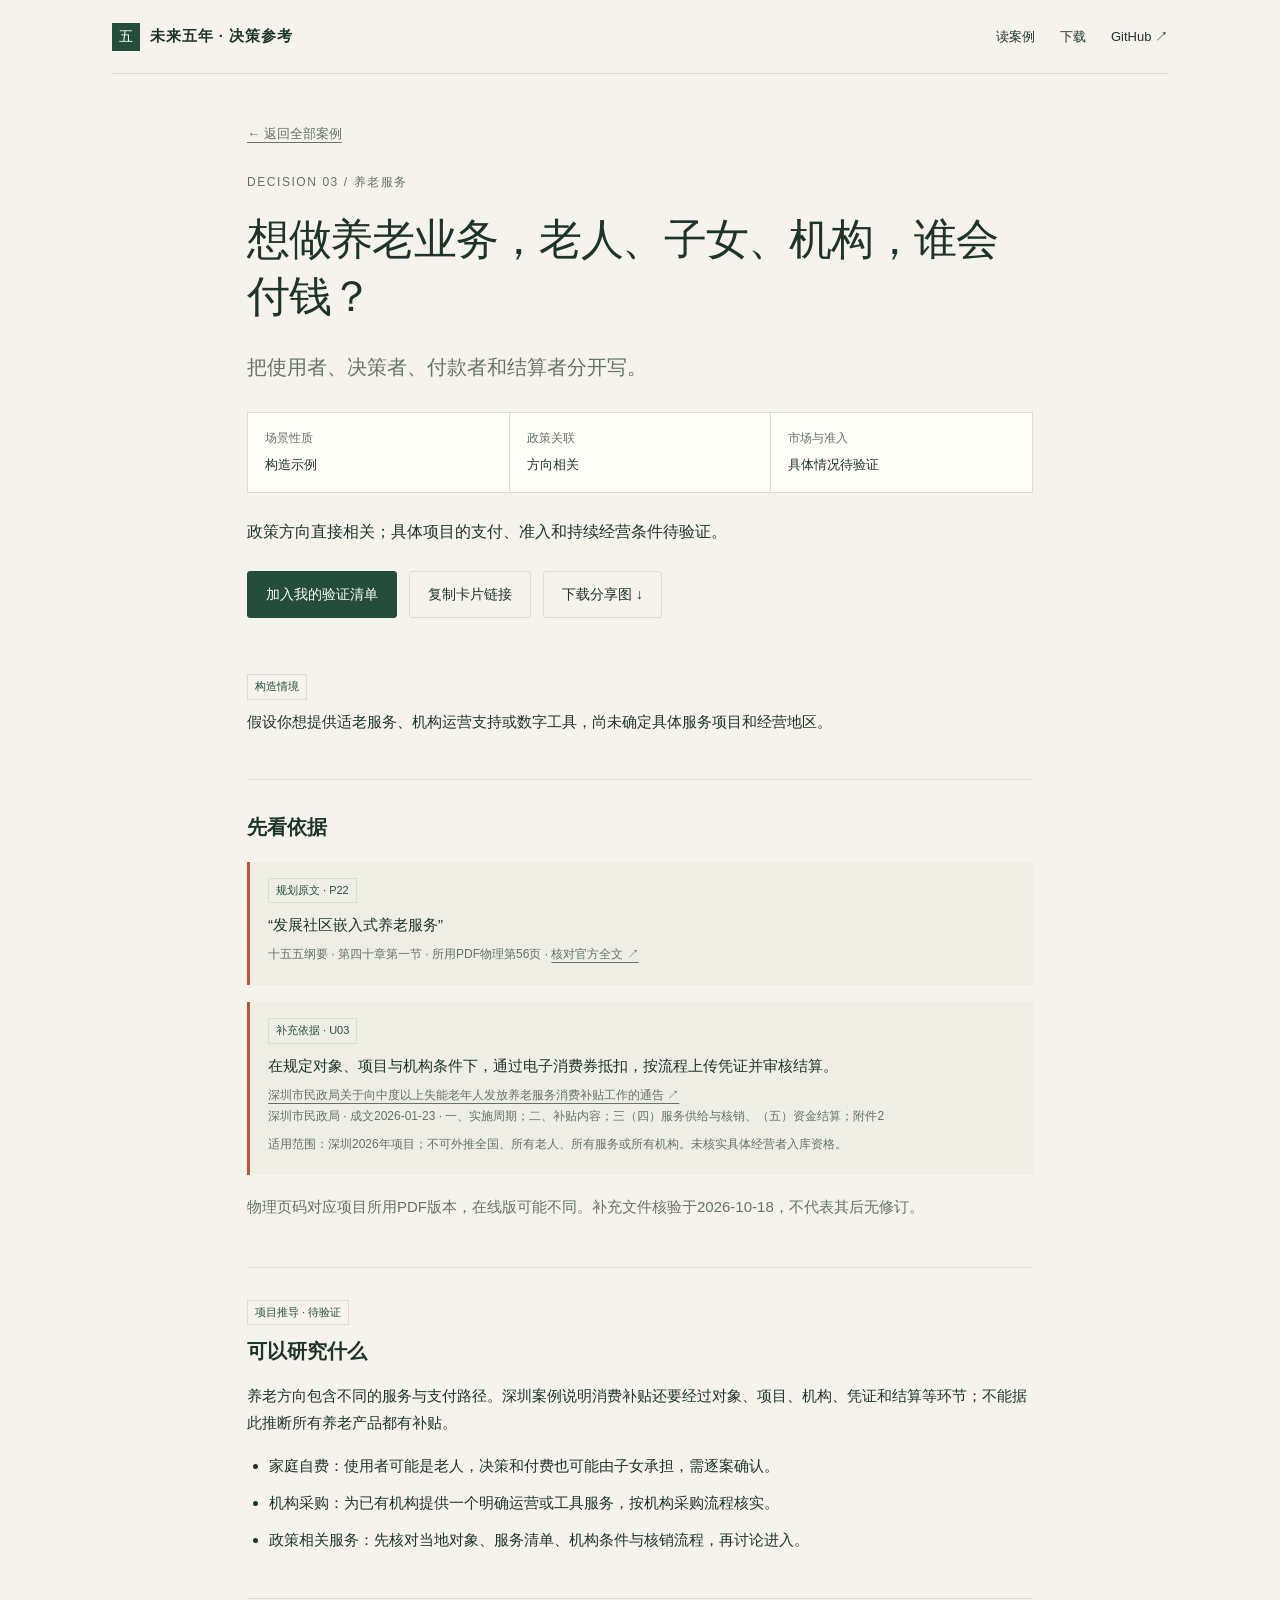
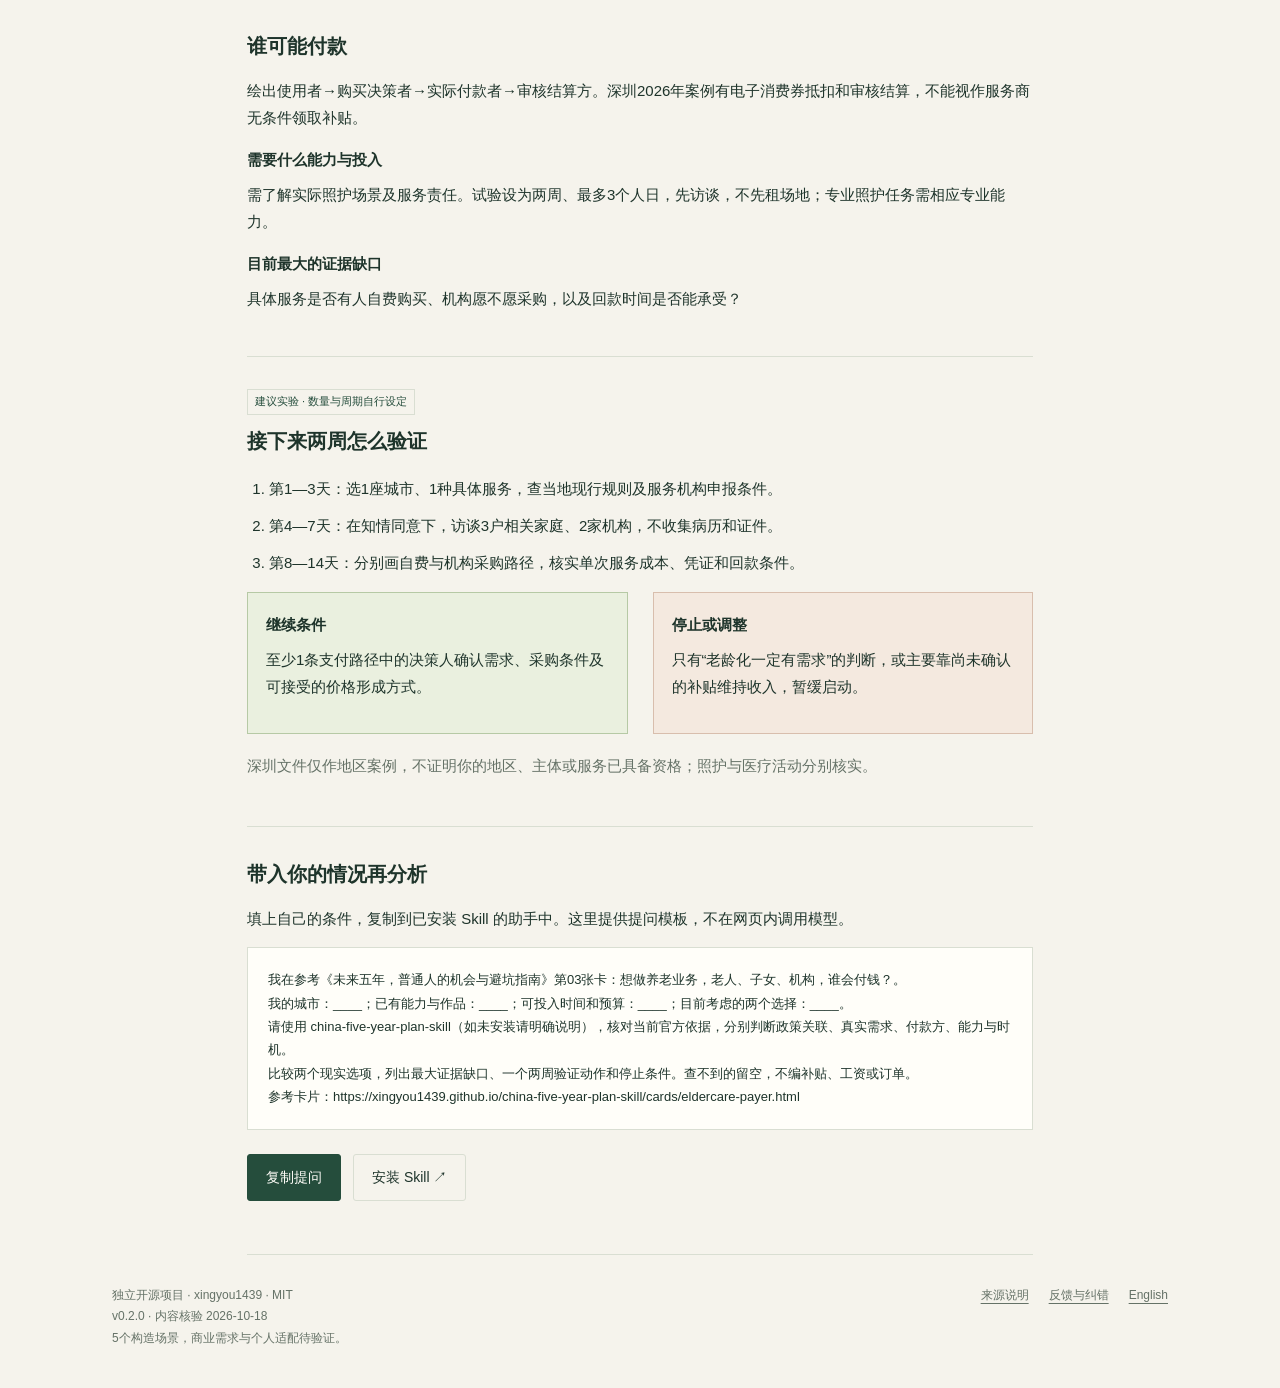
==== site/cards/eldercare-payer.html @ 994db6e7 "Add public decision guide, five evidence-backed scenarios and reader v0.2.0" ====
<!doctype html>
<html lang="zh-CN"><head><meta charset="utf-8"><meta name="viewport" content="width=device-width, initial-scale=1"><title>想做养老业务，老人、子女、机构，谁会付钱？｜未来五年决策参考</title><meta name="description" content="把使用者、决策者、付款者和结算者分开写。"><meta name="theme-color" content="#254d3c"><link rel="canonical" href="https://xingyou1439.github.io/china-five-year-plan-skill/cards/eldercare-payer.html"><meta property="og:title" content="想做养老业务，老人、子女、机构，谁会付钱？｜未来五年决策参考"><meta property="og:description" content="把使用者、决策者、付款者和结算者分开写。"><meta property="og:type" content="article"><link rel="stylesheet" href="../style.css"></head>
<body><div class="wrap"><header class="topbar"><a class="brand" href="../index.html"><span class="mark">五</span>未来五年 · 决策参考</a><nav class="nav" aria-label="主导航"><a href="../index.html#cases">读案例</a><a href="../index.html#downloads">下载</a><a class="desktop" href="https://github.com/xingyou1439/china-five-year-plan-skill" target="_blank" rel="noopener">GitHub ↗</a></nav></header></div><main class="wrap detail" data-card="03"><a class="back" href="../index.html#cases">← 返回全部案例</a><p class="eyebrow" style="margin:24px 0 0">DECISION 03 / 养老服务</p><h1>想做养老业务，老人、子女、机构，谁会付钱？</h1><p class="lead">把使用者、决策者、付款者和结算者分开写。</p><div class="status"><div><strong>场景性质</strong>构造示例</div><div><strong>政策关联</strong>方向相关</div><div><strong>市场与准入</strong>具体情况待验证</div></div><p>政策方向直接相关；具体项目的支付、准入和持续经营条件待验证。</p><div class="actions"><button class="btn" data-save="03" aria-pressed="false">加入我的验证清单</button><button class="btn secondary" data-share="03">复制卡片链接</button><a class="btn secondary" href="https://github.com/xingyou1439/china-five-year-plan-skill/releases/download/v0.2.0/decision-card-03.png" download>下载分享图 ↓</a></div>
<div class="block"><span class="fact-label">构造情境</span><p>假设你想提供适老服务、机构运营支持或数字工具，尚未确定具体服务项目和经营地区。</p></div>
<div class="block"><h2>先看依据</h2><div class="evidence"><span class="fact-label">规划原文 · P22</span><p>“发展社区嵌入式养老服务”</p><p class="source">十五五纲要 · 第四十章第一节 · 所用PDF物理第56页 · <a href="https://www.bjrd.gov.cn/zyfb/zt/14jqgrd04chybjdbthdztbd/wjbg/202603/t20260314_4557219.html" target="_blank" rel="noopener">核对官方全文 ↗</a></p></div><div class="evidence"><span class="fact-label">补充依据 · U03</span><p>在规定对象、项目与机构条件下，通过电子消费券抵扣，按流程上传凭证并审核结算。</p><p class="source"><a href="https://www.sz.gov.cn/cn/xxgk/zfxxgj/tzgg/content/post_12614426.html" target="_blank" rel="noopener">深圳市民政局关于向中度以上失能老年人发放养老服务消费补贴工作的通告 ↗</a><br>深圳市民政局 · 成文2026-01-23 · 一、实施周期；二、补贴内容；三（四）服务供给与核销、（五）资金结算；附件2</p><p class="source">适用范围：深圳2026年项目；不可外推全国、所有老人、所有服务或所有机构。未核实具体经营者入库资格。</p></div><p class="boundary">物理页码对应项目所用PDF版本，在线版可能不同。补充文件核验于2026-10-18，不代表其后无修订。</p></div>
<div class="block"><span class="fact-label">项目推导 · 待验证</span><h2>可以研究什么</h2><p>养老方向包含不同的服务与支付路径。深圳案例说明消费补贴还要经过对象、项目、机构、凭证和结算等环节；不能据此推断所有养老产品都有补贴。</p><ul><li>家庭自费：使用者可能是老人，决策和付费也可能由子女承担，需逐案确认。</li><li>机构采购：为已有机构提供一个明确运营或工具服务，按机构采购流程核实。</li><li>政策相关服务：先核对当地对象、服务清单、机构条件与核销流程，再讨论进入。</li></ul></div>
<div class="block"><h2>谁可能付款</h2><p>绘出使用者→购买决策者→实际付款者→审核结算方。深圳2026年案例有电子消费券抵扣和审核结算，不能视作服务商无条件领取补贴。</p><h3>需要什么能力与投入</h3><p>需了解实际照护场景及服务责任。试验设为两周、最多3个人日，先访谈，不先租场地；专业照护任务需相应专业能力。</p><h3>目前最大的证据缺口</h3><p>具体服务是否有人自费购买、机构愿不愿采购，以及回款时间是否能承受？</p></div>
<div class="block"><span class="fact-label">建议实验 · 数量与周期自行设定</span><h2>接下来两周怎么验证</h2><ol><li>第1—3天：选1座城市、1种具体服务，查当地现行规则及服务机构申报条件。</li><li>第4—7天：在知情同意下，访谈3户相关家庭、2家机构，不收集病历和证件。</li><li>第8—14天：分别画自费与机构采购路径，核实单次服务成本、凭证和回款条件。</li></ol><div class="twocol"><div class="good"><h3>继续条件</h3><p>至少1条支付路径中的决策人确认需求、采购条件及可接受的价格形成方式。</p></div><div class="stop"><h3>停止或调整</h3><p>只有“老龄化一定有需求”的判断，或主要靠尚未确认的补贴维持收入，暂缓启动。</p></div></div><p class="boundary">深圳文件仅作地区案例，不证明你的地区、主体或服务已具备资格；照护与医疗活动分别核实。</p></div>
<div class="block"><h2>带入你的情况再分析</h2><p>填上自己的条件，复制到已安装 Skill 的助手中。这里提供提问模板，不在网页内调用模型。</p><pre class="prompt" id="prompt-03">我在参考《未来五年，普通人的机会与避坑指南》第03张卡：想做养老业务，老人、子女、机构，谁会付钱？。
我的城市：____；已有能力与作品：____；可投入时间和预算：____；目前考虑的两个选择：____。
请使用 china-five-year-plan-skill（如未安装请明确说明），核对当前官方依据，分别判断政策关联、真实需求、付款方、能力与时机。
比较两个现实选项，列出最大证据缺口、一个两周验证动作和停止条件。查不到的留空，不编补贴、工资或订单。
参考卡片：https://xingyou1439.github.io/china-five-year-plan-skill/cards/eldercare-payer.html</pre><div class="actions"><button class="btn" data-prompt="03">复制提问</button><a class="btn secondary" href="https://github.com/xingyou1439/china-five-year-plan-skill#安装与使用">安装 Skill ↗</a></div></div></main><div class="wrap"><footer class="footer"><p>独立开源项目 · xingyou1439 · MIT<br>v0.2.0 · 内容核验 2026-10-18<br>5个构造场景，商业需求与个人适配待验证。</p><div class="footer-links"><a href="https://github.com/xingyou1439/china-five-year-plan-skill/blob/codex/initial-release/SOURCE_NOTICE.md">来源说明</a><a href="https://github.com/xingyou1439/china-five-year-plan-skill/issues/new?template=guide-feedback.yml">反馈与纠错</a><a href="https://github.com/xingyou1439/china-five-year-plan-skill/blob/codex/initial-release/README.en.md">English</a></div></footer></div><script id="guide-data" type="application/json">{"version": "0.2.0", "title": "未来五年，普通人的机会与避坑指南", "subtitle": "基于十五五规划的职业与小生意决策参考", "author": "xingyou1439", "reviewed": "2026-10-18", "scope": "5个构造场景；政策引文已核对，商业需求与个人适配未实证。", "source_url": "https://www.bjrd.gov.cn/zyfb/zt/14jqgrd04chybjdbthdztbd/wjbg/202603/t20260314_4557219.html", "reader_url": "https://xingyou1439.github.io/china-five-year-plan-skill/", "repository": "https://github.com/xingyou1439/china-five-year-plan-skill", "cards": [{"id": "01", "slug": "manufacturing-ai", "topic": "AI服务", "audience": ["培训与咨询", "技术与交付"], "title": "给制造企业做 AI，先培训、实施，还是做软件？", "short_title": "制造业 AI，先卖哪一步", "lead": "先找一项反复发生的业务任务，再决定交付形式。", "situation": "假设你有企业培训或流程梳理经验，想给本地制造企业提供 AI 服务，尚无同类付费项目。", "judgment": "政策关联直接；首单需求、交付能力和付款意愿待验证。", "policy_ids": ["P03", "P07"], "chapter": "第四章第一节；第十三章第一节", "update_ids": ["U01", "U04"], "interpretation": "规划支持制造业数智化和中小企业赋能。对小团队，可先研究现有流程中的一个环节；这不等于应立即开发通用软件。", "roles": ["培训：客户已有明确学习需求，验收是掌握和使用，而非签到。", "实施：交付一项可测量流程，例如用脱敏样本整理询盘与产品资料。", "软件：多个独立客户出现相同需求，且愿意持续付费后，再研究产品化。"], "payer": "先访谈业务负责人，再确认预算审批人。候选客户是具体企业；不能把地方政府、园区或财政资金默认成付款方。", "capability": "需要客户访谈、流程梳理和基本交付能力；涉及系统集成时需补技术伙伴。试验投入自行设为两周、最多3个人日，不先买服务器或招人。", "gap": "缺少具体任务的现状成本、授权样本和付款决策。", "steps": ["第1—3天：找5家同一细分行业企业，问最近一次任务如何完成、谁负责、哪里返工。", "第4—7天：选1个任务，取得脱敏样本；记录人工耗时、错误与复核成本。", "第8—14天：用现有工具做对照演示，提交范围、验收方式和试点报价；不接入生产控制。"], "success": "至少1位预算负责人愿意确认小范围付费试点的范围和验收方法；改进包含人工复核后的净效果。", "stop": "只有“AI很重要”的认可，没有任务、样本或预算负责人，先换任务或客户；不进入重开发。", "boundary": "客户数据需获授权；部署、数据和行业要求按具体项目核实。", "share_line": "先卖一个能验收的改善，再决定做成什么产品。"}, {"id": "02", "slug": "robotics-services", "topic": "机器人", "audience": ["技术与交付", "行业从业者"], "title": "不会造机器人，小团队能参与哪一段？", "short_title": "不会造机器人，先找场景", "lead": "从用户现场的一项任务入手，寻找已有交付链条中的缺口。", "situation": "假设你熟悉某类工厂或仓储现场，但没有整机研发能力，也没有机器人部署履历。", "judgment": "方向相关；参与位置取决于现场知识、专业能力及已有供应商关系。", "policy_ids": ["P04", "P05"], "chapter": "第五章第一节、第二节", "update_ids": ["U02"], "interpretation": "国家部署真实场景、联合体和应用验证。可研究场景整理、流程文档、数据质量辅助和验收记录等服务；这些角色是本项目推导，并非官方指定给个人的机会。", "roles": ["现场梳理：把任务、环境、例外情况和验收方式写清楚。", "交付辅助：为已有集成商提供经其确认的流程文档或测试记录。", "专业技术服务：具备相应能力后，再研究部署、数据或运维任务。"], "payer": "候选付款方是整机企业、集成商或具体场景用户。逐家确认谁采购、按什么验收；不能把专项行动当成现成订单。", "capability": "需有现场进入条件、基础行业知识和安全意识。试验设为两周、最多3个人日，仅做访谈和文档样本，不购置机器人。", "gap": "哪一家已有项目、需要外部服务、允许你接触哪些场景和资料？", "steps": ["第1—3天：找3家相关集成商或整机企业，以及2家场景用户，核实真实项目阶段。", "第4—7天：选1项已有任务，整理流程、异常和验收记录样表。", "第8—14天：请项目负责人评审样表，询问可外包范围、供应商要求和采购方式。"], "success": "至少1个真实项目负责人确认具体交付缺口，并愿意讨论采购条件或样本评审。", "stop": "只有展会演示和宣传需求，无法定位用户现场、负责人或交付要求，暂停投入。", "boundary": "现场作业、设备操作、数据采集需另行授权和能力核验；不把流程文档服务冒充安全认证。", "share_line": "先找到机器人真正干活的地方，再找你能交付的一段。"}, {"id": "03", "slug": "eldercare-payer", "topic": "养老服务", "audience": ["行业从业者", "培训与咨询"], "title": "想做养老业务，老人、子女、机构，谁会付钱？", "short_title": "养老需求，先画付款关系", "lead": "把使用者、决策者、付款者和结算者分开写。", "situation": "假设你想提供适老服务、机构运营支持或数字工具，尚未确定具体服务项目和经营地区。", "judgment": "政策方向直接相关；具体项目的支付、准入和持续经营条件待验证。", "policy_ids": ["P22"], "chapter": "第四十章第一节", "update_ids": ["U03"], "interpretation": "养老方向包含不同的服务与支付路径。深圳案例说明消费补贴还要经过对象、项目、机构、凭证和结算等环节；不能据此推断所有养老产品都有补贴。", "roles": ["家庭自费：使用者可能是老人，决策和付费也可能由子女承担，需逐案确认。", "机构采购：为已有机构提供一个明确运营或工具服务，按机构采购流程核实。", "政策相关服务：先核对当地对象、服务清单、机构条件与核销流程，再讨论进入。"], "payer": "绘出使用者→购买决策者→实际付款者→审核结算方。深圳2026年案例有电子消费券抵扣和审核结算，不能视作服务商无条件领取补贴。", "capability": "需了解实际照护场景及服务责任。试验设为两周、最多3个人日，先访谈，不先租场地；专业照护任务需相应专业能力。", "gap": "具体服务是否有人自费购买、机构愿不愿采购，以及回款时间是否能承受？", "steps": ["第1—3天：选1座城市、1种具体服务，查当地现行规则及服务机构申报条件。", "第4—7天：在知情同意下，访谈3户相关家庭、2家机构，不收集病历和证件。", "第8—14天：分别画自费与机构采购路径，核实单次服务成本、凭证和回款条件。"], "success": "至少1条支付路径中的决策人确认需求、采购条件及可接受的价格形成方式。", "stop": "只有“老龄化一定有需求”的判断，或主要靠尚未确认的补贴维持收入，暂缓启动。", "boundary": "深圳文件仅作地区案例，不证明你的地区、主体或服务已具备资格；照护与医疗活动分别核实。", "share_line": "先说清谁使用、谁决定、谁付钱，再谈银发经济。"}, {"id": "04", "slug": "policy-to-order", "topic": "选方向", "audience": ["准备创业", "行业从业者", "技术与交付", "培训与咨询"], "title": "国家支持的行业，为什么你仍然接不到订单？", "short_title": "从政策方向，走到真实订单", "lead": "方向之后，还有项目、采购、角色与交付条件。", "situation": "假设你看到一个行业进入规划，准备投入时间或资金，但没有明确客户和采购证据。", "judgment": "能确认方向；当前订单与个人适配证据不足。", "policy_ids": ["P01", "P02"], "chapter": "第六十二章第一节、第二节", "update_ids": [], "interpretation": "年度计划和具体工作安排是从国家方向追踪落实的线索。产业发展任务的推进方式，不等于给每个参与者分配预算或订单。", "roles": ["查执行：把国家方向继续追到地方年度安排和实际责任主体。", "查采购：找到具体购买任务、预算来源、采购条件或真实客户访谈。", "查位置：明确自己交付什么、与谁竞争、什么情况下拿不到这单。"], "payer": "逐项填：谁发起、谁使用、谁验收、谁审批付款。没有答案时，付款方仍是未知。", "capability": "需要基本检索、访谈与成本估算。试验设为两周、最多2个人日；先核实一个小任务，不为一个产业大词建团队。", "gap": "政策目标→实施工具→具体项目→采购需求→可进入角色，哪一段尚无证据？", "steps": ["第1—3天：选1项方向，找到对应地方部门或具体企业，不广泛堆资料。", "第4—7天：核验1份现行项目或采购文件，或取得1次预算负责人访谈记录。", "第8—14天：对照资格、范围、验收和回款条件，写出能进入与不能进入的理由。"], "success": "至少连通一条有出处的实施链，并定位可接触的真实付款决策人；未连通的环节如实留空。", "stop": "始终只有规划、新闻和券商观点，找不到项目与客户，降为观察方向。", "boundary": "采购公告也不等于你符合投标条件，更不等于已经中标；不代写虚构资质。", "share_line": "政策方向是检索起点；先把通向客户的链条补齐。"}, {"id": "05", "slug": "skills-transfer", "topic": "技能迁移", "audience": ["培训与咨询", "准备创业", "行业从业者"], "title": "已有营销、设计或培训经验，怎样参与新方向？", "short_title": "先迁移能力，再决定转行", "lead": "先换一个客户任务，做出样本，再决定是否彻底转行。", "situation": "假设你有营销、设计或培训履历，想进入新的产业客户群，但缺少行业项目。", "judgment": "服务能力与政策方向有条件关联；个人适配须用样本和客户反馈验证。", "policy_ids": ["P06", "P23"], "chapter": "第六章第一节；第四十一章第二节", "update_ids": ["U01"], "interpretation": "规划支持生产性服务业与制造业融合及职业技能培训。品牌、设计、培训可作为候选服务，但具体岗位需求、工资和客户付费不能从规划直接推出。", "roles": ["营销经验：研究某类工业产品的客户访谈和案例表达，避免先承诺获客效果。", "设计经验：研究产品说明、培训材料与界面信息呈现；技术规格需客户确认。", "培训经验：围绕一个真实岗位任务做练习和评估，先确认企业愿意采用。"], "payer": "候选付款方是具体企业的市场、业务或培训负责人；先确认谁有预算。已有关系不等于新的任务会采购。", "capability": "盘点已交付作品、可证明能力和行业知识缺口。试验设为两周、最多3个人日；不先辞职、不先报长期培训班。", "gap": "新客户为什么选你？行业术语、工作流程和验收要求，哪部分还不会？", "steps": ["第1—3天：列3项可证明能力，选1个细分行业，访谈3位相关负责人。", "第4—7天：用公开或获授权的脱敏材料，做1个针对真实任务的样本。", "第8—14天：让目标客户指出错误并评审，提交一个范围明确的付费试点方案。"], "success": "至少1位负责人愿意把样本用于真实任务评审，并讨论范围和预算；不以点赞作为需求证明。", "stop": "只有同行夸奖、无法通过行业评审，先补知识或调整客户；不因热点彻底转行。", "boundary": "构造样本应注明演示性质，不把示例公司或模拟结果写成客户案例。", "share_line": "带着已有交付能力进入新客户场景，再补行业知识。"}], "updates": [{"id": "U01", "title": "促进中小企业发展“十五五”规划", "issuer": "工业和信息化部等十部门", "document_date": "2026-09-01", "retrieved": "2026-10-18", "url": "https://www.bypc.gov.cn/zfxxgk/bmdwxzjd/bmdw/qkjj/fdzdgknr/zczxwdk/art/2026/art_0e79c958171a4d4e8ed7e3a26af99803.html", "host": "北京市昌平区政府转载全文", "locator": "二、主要任务（三）第8项及专栏3；第5项加强品牌培育", "quote": "体系化培育一批面向中小企业典型应用场景的专业化工具产品、解决方案和服务商。", "summary": "部署按细分场景培育工具、解决方案和服务商，并提出品牌培育任务。", "scope": "国家专项规划；方向和任务，不证明某企业采购或某服务商已获资格。"}, {"id": "U02", "title": "两部门关于联合开展2026年度人形机器人与具身智能实景实训专项行动的通知", "issuer": "工业和信息化部办公厅、国务院国资委办公厅", "document_date": "2026-06-03", "published": "2026-06-08", "retrieved": "2026-10-18", "url": "https://www.miit.gov.cn/zwgk/zcwj/wjfb/tz/art/2026/art_f291ccd3da4c47ce95741de63cc088e6.html", "host": "工业和信息化部", "locator": "二、主要任务（二）（三）（四）", "quote": "支持以用户单位、整机企业（或应用服务商）为主体", "summary": "围绕真实场景开展联合体协作、数据治理与应用验证。", "scope": "通知列明的地区、有关央企及参考开展工作的主体；不证明个人可以直接承接。工作计划报送节点已过，不作为当前开放申报入口。"}, {"id": "U03", "title": "深圳市民政局关于向中度以上失能老年人发放养老服务消费补贴工作的通告", "issuer": "深圳市民政局", "document_date": "2026-01-23", "retrieved": "2026-10-18", "url": "https://www.sz.gov.cn/cn/xxgk/zfxxgj/tzgg/content/post_12614426.html", "host": "深圳市政府", "locator": "一、实施周期；二、补贴内容；三（四）服务供给与核销、（五）资金结算；附件2", "quote": "养老服务消费补贴原则上每月结算一次。", "summary": "在规定对象、项目与机构条件下，通过电子消费券抵扣，按流程上传凭证并审核结算。", "scope": "深圳2026年项目；不可外推全国、所有老人、所有服务或所有机构。未核实具体经营者入库资格。"}, {"id": "U04", "title": "中小企业数字化赋能专项行动方案（2025—2027年）", "issuer": "工业和信息化部、财政部、中国人民银行、金融监管总局", "document_date": "2024-12-12", "retrieved": "2026-10-18", "url": "https://app.www.gov.cn/govdata/gov/202412/14/522696/article.html", "host": "中国政府网转载工信部原文", "locator": "二（四）第10项、（六）第14—15项", "quote": "培育一批“小快轻准”数字化产品和解决方案", "summary": "部署在细分行业推广场景型产品和服务；涉及客户营销等应用场景。", "scope": "2025—2027年国家行动方案；地方实施、服务商遴选、具体预算均需另查。"}]}</script><script src="../app.js" defer></script><div id="toast" class="toast" role="status" hidden></div></body></html>
---- site/style.css ----
:root{--bg:#f5f3ec;--paper:#fffef9;--ink:#1e342b;--muted:#657267;--line:#d9ded2;--green:#254d3c;--lime:#d7e7bb;--orange:#bb5732;--soft:#ebece3;--serif:'Songti SC','Noto Serif CJK SC',serif;--sans:-apple-system,BlinkMacSystemFont,'PingFang SC','Microsoft YaHei',sans-serif}
*{box-sizing:border-box}html{scroll-behavior:smooth;scroll-padding-top:24px}body{margin:0;background:var(--bg);color:var(--ink);font:16px/1.8 var(--sans)}a{color:inherit;text-underline-offset:4px}button,input,select,textarea{font:inherit}button,a,input,select,textarea{touch-action:manipulation}button{cursor:pointer}button:focus-visible,a:focus-visible,input:focus-visible,textarea:focus-visible{outline:3px solid var(--orange);outline-offset:4px}.wrap{max-width:1120px;margin:auto;padding:0 32px}.topbar{display:flex;justify-content:space-between;align-items:center;gap:20px;padding:22px 0;border-bottom:1px solid var(--line)}.brand{font-weight:650;text-decoration:none;font-size:15px;letter-spacing:.06em}.mark{display:inline-grid;place-items:center;background:var(--green);color:var(--paper);width:28px;height:28px;margin-right:10px;font:14px/1 var(--serif)}.nav{display:flex;gap:25px;font-size:13px}.nav a{text-decoration:none}.hero{padding:64px 0 52px;display:grid;grid-template-columns:1.4fr 1fr;gap:62px}.eyebrow{font-size:12px;letter-spacing:.13em;text-transform:uppercase;color:var(--muted)}h1,h2,h3,p{margin-top:0}h1{font:500 clamp(37px,4.4vw,56px)/1.32 var(--serif);letter-spacing:-.03em;margin:19px 0 23px}h1 em{font-style:normal;color:var(--orange)}.intro{font-size:17px;color:var(--muted);max-width:560px}.actions{display:flex;gap:12px;flex-wrap:wrap;margin:24px 0}.btn{display:inline-flex;align-items:center;justify-content:center;gap:7px;min-height:46px;padding:10px 18px;border:1px solid var(--green);border-radius:3px;text-decoration:none;font-size:14px;background:var(--green);color:var(--paper)}.btn.secondary{background:transparent;color:var(--ink);border-color:var(--line)}.tiny{font-size:12px;color:var(--muted)}.diagram{align-self:center;background:var(--green);color:var(--paper);padding:28px 28px 26px;border-radius:3px;position:relative}.diagram .eyebrow{color:#ccd7c8}.diagram h2{font:27px/1.5 var(--serif);margin:14px 0 20px}.chain{display:grid;gap:0}.chain div{display:flex;align-items:center;gap:13px;padding:11px 0;border-top:1px solid #ffffff26;font-size:14px}.chain b{font-size:11px;color:var(--lime);font-weight:400}.chain span:last-child{margin-left:auto;color:var(--lime)}.diagram .tiny{color:#c8d8cd;margin:20px 0 0}.rail{display:grid;grid-template-columns:repeat(3,1fr);border-top:1px solid var(--line);border-bottom:1px solid var(--line);padding:17px 0;gap:28px;font-size:13px}.rail strong{display:block;font-size:15px;font-weight:600}.rail span{color:var(--muted)}section{padding:54px 0;border-bottom:1px solid var(--line)}.section-head{display:flex;justify-content:space-between;align-items:end;gap:30px;margin-bottom:25px}.section-head h2{font:30px/1.5 var(--serif);margin:7px 0 0}.section-head p{max-width:420px;font-size:14px;color:var(--muted);margin:0}.filters{display:flex;gap:9px;flex-wrap:wrap;margin:0 0 22px}.filter{border:1px solid var(--line);background:transparent;padding:7px 14px;border-radius:30px;min-height:42px;font-size:13px;color:var(--ink)}.filter[aria-pressed=true]{background:var(--green);border-color:var(--green);color:var(--paper)}.card-grid{display:grid;grid-template-columns:repeat(2,minmax(0,1fr));gap:18px}.teaser{background:var(--paper);border:1px solid var(--line);padding:27px;display:flex;flex-direction:column;min-height:300px;transition:transform .18s ease}.teaser:hover{transform:translateY(-3px)}.card-meta{display:flex;justify-content:space-between;gap:15px;color:var(--muted);font-size:12px}.num{font:20px/1.4 var(--serif);color:var(--orange)}.teaser h3{font:24px/1.5 var(--serif);margin:21px 0 12px}.teaser p{font-size:14px;color:var(--muted);margin-bottom:20px}.teaser-bottom{display:flex;align-items:center;justify-content:space-between;margin-top:auto;gap:12px;font-size:13px}.teaser-bottom a{font-weight:600}.bookmark{border:0;background:var(--soft);color:var(--green);border-radius:3px;padding:8px 12px;min-height:42px;font-size:12px}.bookmark[aria-pressed=true]{background:var(--lime)}.teaser[hidden]{display:none}.empty{padding:22px;border:1px dashed var(--line)}.method{display:grid;grid-template-columns:repeat(3,1fr);gap:30px}.method h3{font-size:16px;margin:10px 0}.method p{font-size:14px;color:var(--muted)}.method-number{font:32px/1.4 var(--serif);color:var(--orange)}.plan{background:#e8ecdf;padding:30px;border:1px solid var(--line)}.plan-head{display:flex;justify-content:space-between;align-items:start;gap:22px}.plan h2{font:28px/1.5 var(--serif)}.plan p{color:var(--muted);font-size:14px}.selected-list{list-style:none;padding:0;margin:0}.selected-list li{display:flex;justify-content:space-between;align-items:center;gap:15px;padding:11px 0;border-bottom:1px solid var(--line);font-size:14px}.form-grid{display:grid;grid-template-columns:1fr 1fr;gap:16px;margin:22px 0 0}label{font-size:13px;display:block}input,textarea{width:100%;border:1px solid #bcc9b6;border-radius:3px;background:var(--paper);padding:11px;margin:7px 0 0;color:var(--ink)}textarea{resize:vertical;min-height:90px}.download-row{display:grid;grid-template-columns:1fr 1fr;gap:25px}.download-block{padding:25px;border:1px solid var(--line);background:var(--paper)}.download-block h3{font:24px/1.5 var(--serif);margin-bottom:10px}.download-block p{font-size:14px;color:var(--muted)}.download-block .btn{margin:10px 0}.footer{padding:30px 0 38px;display:flex;justify-content:space-between;align-items:start;gap:30px;font-size:12px;color:var(--muted)}.footer p{margin:0}.footer-links{display:flex;gap:20px;white-space:nowrap}.toast{position:fixed;bottom:25px;left:50%;transform:translateX(-50%);background:var(--green);color:white;padding:12px 22px;box-shadow:0 8px 30px #0002;z-index:10;max-width:90vw;text-align:center;font-size:14px}.detail{max-width:850px;padding-top:45px}.detail h1{font-size:clamp(30px,4vw,43px);max-width:790px}.back{font-size:13px;color:var(--muted)}.detail .lead{font-size:20px;color:var(--muted);margin-bottom:27px}.status{display:grid;grid-template-columns:repeat(3,1fr);gap:1px;background:var(--line);border:1px solid var(--line);margin:25px 0}.status div{background:var(--paper);padding:15px 17px;font-size:13px}.status strong{display:block;margin-bottom:4px;font-size:12px;color:var(--muted);font-weight:400}.block{padding:29px 0;border-bottom:1px solid var(--line)}.block h2{font-size:20px;font-weight:600;margin-bottom:13px}.block h3{font-size:15px;margin-bottom:8px}.block p,.block li{font-size:15px}.block ul,.block ol{padding-left:22px}.block li{margin-bottom:10px}.evidence{border-left:3px solid var(--orange);padding:13px 18px;background:#eeeee4;margin:17px 0}.evidence p{margin:0 0 6px}.source{font-size:12px!important;color:var(--muted);word-break:break-word}.fact-label{display:inline-block;font-size:11px;color:var(--green);padding:2px 7px;border:1px solid var(--line);margin:0 0 8px}.boundary{font-size:13px;color:var(--muted);margin:18px 0}.twocol{display:grid;grid-template-columns:1fr 1fr;gap:25px}.stop{border:1px solid #d8bead;background:#f4e9df;padding:18px}.good{border:1px solid #b6c9a5;background:#eaf0df;padding:18px}.prompt{white-space:pre-wrap;background:var(--paper);border:1px solid var(--line);padding:20px;font:13px/1.8 var(--sans);max-height:280px;overflow:auto}.share-sheet{width:1080px;min-height:1420px;background:var(--bg);padding:68px 72px;color:var(--ink)}.share-sheet .share-title{font:52px/1.35 var(--serif);margin:25px 0 20px}.share-sheet .share-lead{font-size:25px;color:var(--muted);margin:0 0 30px}.share-sheet .share-block{padding:25px 0;border-top:1px solid var(--line)}.share-sheet .share-block h2{font-size:19px;color:var(--orange);margin:0 0 10px}.share-sheet .share-block p{font-size:22px;line-height:1.75;margin:0}.share-sheet .share-foot{border-top:1px solid var(--line);padding-top:22px;margin-top:25px;font-size:16px;color:var(--muted)}.share-sheet .share-foot a{word-break:break-all;font-size:15px}.share-sheet .share-tag{font-size:17px;color:var(--muted)}.share-sheet .num{font-size:30px}.share-sheet .share-source{font-size:15px;color:var(--muted);margin-top:12px}
@media(max-width:760px){.wrap{padding:0 21px}.topbar{padding:17px 0}.brand{font-size:12px;letter-spacing:0}.mark{margin-right:6px;width:24px;height:24px}.nav{gap:13px;font-size:12px}.nav .desktop{display:none}.hero{grid-template-columns:1fr;padding:38px 0 34px;gap:27px}h1{font-size:39px}.intro{font-size:15px}.diagram{padding:24px}.diagram h2{font-size:24px}.rail{grid-template-columns:1fr;gap:10px}.rail strong{display:inline;margin-right:10px;font-size:13px}.rail span{font-size:12px}section{padding:37px 0}.section-head{display:block}.section-head h2{font-size:27px;margin-bottom:12px}.card-grid,.method,.download-row,.form-grid,.twocol{grid-template-columns:1fr}.teaser{min-height:270px;padding:23px}.teaser h3{font-size:23px}.method{gap:17px}.method>div{border-bottom:1px solid var(--line);padding-bottom:9px}.plan{padding:23px}.plan-head{display:block}.footer{display:block}.footer-links{margin-top:17px}.detail{padding-top:30px}.detail h1{font-size:32px}.detail .lead{font-size:17px}.status{grid-template-columns:1fr}.status div{padding:12px 15px}.status strong{display:inline;margin-right:10px}.block{padding:24px 0}.actions .btn{flex-grow:1}}
@media(prefers-reduced-motion:reduce){html{scroll-behavior:auto}.teaser{transition:none}}
@media print{.topbar,.actions,.filters,.plan,.nav,.footer-links,.bookmark,.toast{display:none!important}body{background:white;color:black}.wrap{max-width:none;padding:0}.hero{display:block;padding:20px 0}.diagram{display:none}.card-grid{display:block}.teaser{break-inside:avoid;margin-bottom:15px;min-height:0}.block{break-inside:avoid}.detail{padding:0}.status{display:flex}.status div{flex:1}}

.share-qr{float:right;width:130px;height:130px;margin-left:22px;background:white;padding:4px}.share-foot{min-height:155px}
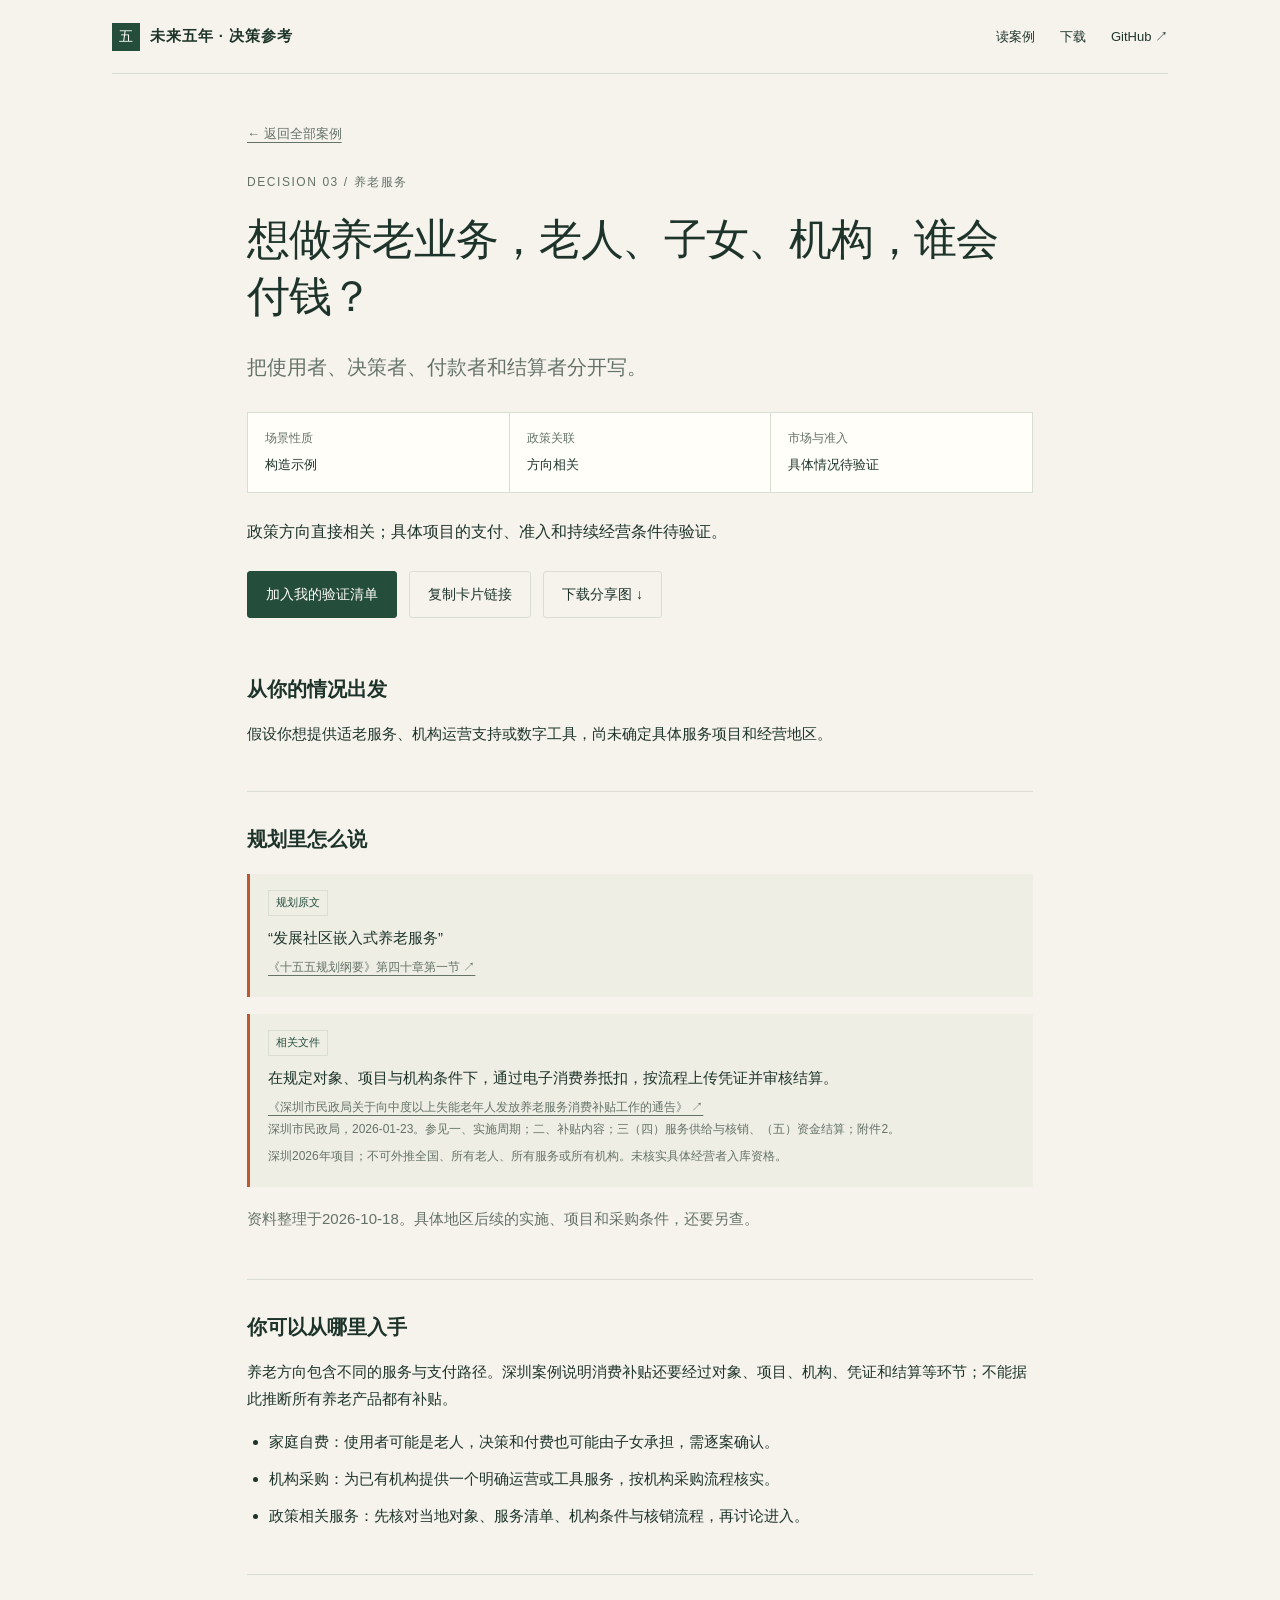
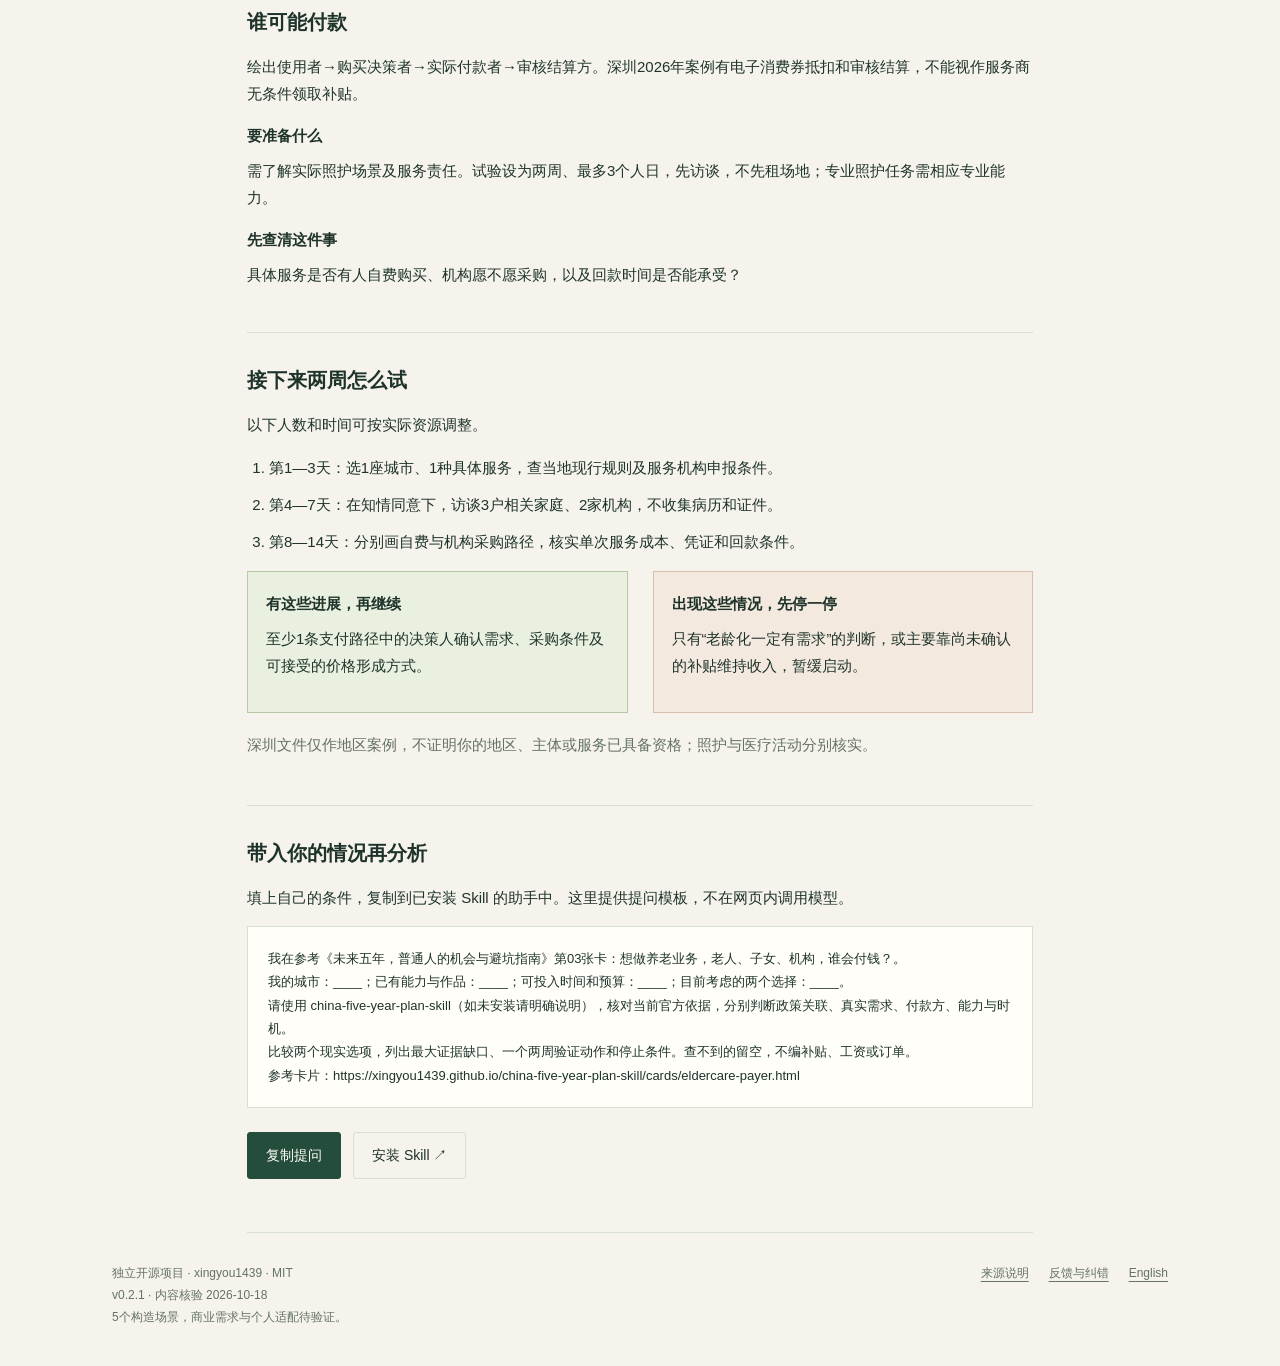
==== commit 52272c11: "Improve reader-facing citations and keep audit detail optional Use document titles, chapters and sou" ====
--- a/site/cards/eldercare-payer.html
+++ b/site/cards/eldercare-payer.html
@@ -1,13 +1,13 @@
 <!doctype html>
 <html lang="zh-CN"><head><meta charset="utf-8"><meta name="viewport" content="width=device-width, initial-scale=1"><title>想做养老业务，老人、子女、机构，谁会付钱？｜未来五年决策参考</title><meta name="description" content="把使用者、决策者、付款者和结算者分开写。"><meta name="theme-color" content="#254d3c"><link rel="canonical" href="https://xingyou1439.github.io/china-five-year-plan-skill/cards/eldercare-payer.html"><meta property="og:title" content="想做养老业务，老人、子女、机构，谁会付钱？｜未来五年决策参考"><meta property="og:description" content="把使用者、决策者、付款者和结算者分开写。"><meta property="og:type" content="article"><link rel="stylesheet" href="../style.css"></head>
-<body><div class="wrap"><header class="topbar"><a class="brand" href="../index.html"><span class="mark">五</span>未来五年 · 决策参考</a><nav class="nav" aria-label="主导航"><a href="../index.html#cases">读案例</a><a href="../index.html#downloads">下载</a><a class="desktop" href="https://github.com/xingyou1439/china-five-year-plan-skill" target="_blank" rel="noopener">GitHub ↗</a></nav></header></div><main class="wrap detail" data-card="03"><a class="back" href="../index.html#cases">← 返回全部案例</a><p class="eyebrow" style="margin:24px 0 0">DECISION 03 / 养老服务</p><h1>想做养老业务，老人、子女、机构，谁会付钱？</h1><p class="lead">把使用者、决策者、付款者和结算者分开写。</p><div class="status"><div><strong>场景性质</strong>构造示例</div><div><strong>政策关联</strong>方向相关</div><div><strong>市场与准入</strong>具体情况待验证</div></div><p>政策方向直接相关；具体项目的支付、准入和持续经营条件待验证。</p><div class="actions"><button class="btn" data-save="03" aria-pressed="false">加入我的验证清单</button><button class="btn secondary" data-share="03">复制卡片链接</button><a class="btn secondary" href="https://github.com/xingyou1439/china-five-year-plan-skill/releases/download/v0.2.0/decision-card-03.png" download>下载分享图 ↓</a></div>
-<div class="block"><span class="fact-label">构造情境</span><p>假设你想提供适老服务、机构运营支持或数字工具，尚未确定具体服务项目和经营地区。</p></div>
-<div class="block"><h2>先看依据</h2><div class="evidence"><span class="fact-label">规划原文 · P22</span><p>“发展社区嵌入式养老服务”</p><p class="source">十五五纲要 · 第四十章第一节 · 所用PDF物理第56页 · <a href="https://www.bjrd.gov.cn/zyfb/zt/14jqgrd04chybjdbthdztbd/wjbg/202603/t20260314_4557219.html" target="_blank" rel="noopener">核对官方全文 ↗</a></p></div><div class="evidence"><span class="fact-label">补充依据 · U03</span><p>在规定对象、项目与机构条件下，通过电子消费券抵扣，按流程上传凭证并审核结算。</p><p class="source"><a href="https://www.sz.gov.cn/cn/xxgk/zfxxgj/tzgg/content/post_12614426.html" target="_blank" rel="noopener">深圳市民政局关于向中度以上失能老年人发放养老服务消费补贴工作的通告 ↗</a><br>深圳市民政局 · 成文2026-01-23 · 一、实施周期；二、补贴内容；三（四）服务供给与核销、（五）资金结算；附件2</p><p class="source">适用范围：深圳2026年项目；不可外推全国、所有老人、所有服务或所有机构。未核实具体经营者入库资格。</p></div><p class="boundary">物理页码对应项目所用PDF版本，在线版可能不同。补充文件核验于2026-10-18，不代表其后无修订。</p></div>
-<div class="block"><span class="fact-label">项目推导 · 待验证</span><h2>可以研究什么</h2><p>养老方向包含不同的服务与支付路径。深圳案例说明消费补贴还要经过对象、项目、机构、凭证和结算等环节；不能据此推断所有养老产品都有补贴。</p><ul><li>家庭自费：使用者可能是老人，决策和付费也可能由子女承担，需逐案确认。</li><li>机构采购：为已有机构提供一个明确运营或工具服务，按机构采购流程核实。</li><li>政策相关服务：先核对当地对象、服务清单、机构条件与核销流程，再讨论进入。</li></ul></div>
-<div class="block"><h2>谁可能付款</h2><p>绘出使用者→购买决策者→实际付款者→审核结算方。深圳2026年案例有电子消费券抵扣和审核结算，不能视作服务商无条件领取补贴。</p><h3>需要什么能力与投入</h3><p>需了解实际照护场景及服务责任。试验设为两周、最多3个人日，先访谈，不先租场地；专业照护任务需相应专业能力。</p><h3>目前最大的证据缺口</h3><p>具体服务是否有人自费购买、机构愿不愿采购，以及回款时间是否能承受？</p></div>
-<div class="block"><span class="fact-label">建议实验 · 数量与周期自行设定</span><h2>接下来两周怎么验证</h2><ol><li>第1—3天：选1座城市、1种具体服务，查当地现行规则及服务机构申报条件。</li><li>第4—7天：在知情同意下，访谈3户相关家庭、2家机构，不收集病历和证件。</li><li>第8—14天：分别画自费与机构采购路径，核实单次服务成本、凭证和回款条件。</li></ol><div class="twocol"><div class="good"><h3>继续条件</h3><p>至少1条支付路径中的决策人确认需求、采购条件及可接受的价格形成方式。</p></div><div class="stop"><h3>停止或调整</h3><p>只有“老龄化一定有需求”的判断，或主要靠尚未确认的补贴维持收入，暂缓启动。</p></div></div><p class="boundary">深圳文件仅作地区案例，不证明你的地区、主体或服务已具备资格；照护与医疗活动分别核实。</p></div>
+<body><div class="wrap"><header class="topbar"><a class="brand" href="../index.html"><span class="mark">五</span>未来五年 · 决策参考</a><nav class="nav" aria-label="主导航"><a href="../index.html#cases">读案例</a><a href="../index.html#downloads">下载</a><a class="desktop" href="https://github.com/xingyou1439/china-five-year-plan-skill" target="_blank" rel="noopener">GitHub ↗</a></nav></header></div><main class="wrap detail" data-card="03"><a class="back" href="../index.html#cases">← 返回全部案例</a><p class="eyebrow" style="margin:24px 0 0">DECISION 03 / 养老服务</p><h1>想做养老业务，老人、子女、机构，谁会付钱？</h1><p class="lead">把使用者、决策者、付款者和结算者分开写。</p><div class="status"><div><strong>场景性质</strong>构造示例</div><div><strong>政策关联</strong>方向相关</div><div><strong>市场与准入</strong>具体情况待验证</div></div><p>政策方向直接相关；具体项目的支付、准入和持续经营条件待验证。</p><div class="actions"><button class="btn" data-save="03" aria-pressed="false">加入我的验证清单</button><button class="btn secondary" data-share="03">复制卡片链接</button><a class="btn secondary" href="https://github.com/xingyou1439/china-five-year-plan-skill/releases/download/v0.2.1/decision-card-03.png" download>下载分享图 ↓</a></div>
+<div class="block"><h2>从你的情况出发</h2><p>假设你想提供适老服务、机构运营支持或数字工具，尚未确定具体服务项目和经营地区。</p></div>
+<div class="block"><h2>规划里怎么说</h2><div class="evidence"><span class="fact-label">规划原文</span><p>“发展社区嵌入式养老服务”</p><p class="source"><a href="https://www.bjrd.gov.cn/zyfb/zt/14jqgrd04chybjdbthdztbd/wjbg/202603/t20260314_4557219.html" target="_blank" rel="noopener">《十五五规划纲要》第四十章第一节 ↗</a></p></div><div class="evidence"><span class="fact-label">相关文件</span><p>在规定对象、项目与机构条件下，通过电子消费券抵扣，按流程上传凭证并审核结算。</p><p class="source"><a href="https://www.sz.gov.cn/cn/xxgk/zfxxgj/tzgg/content/post_12614426.html" target="_blank" rel="noopener">《深圳市民政局关于向中度以上失能老年人发放养老服务消费补贴工作的通告》 ↗</a><br>深圳市民政局，2026-01-23。参见一、实施周期；二、补贴内容；三（四）服务供给与核销、（五）资金结算；附件2。</p><p class="source">深圳2026年项目；不可外推全国、所有老人、所有服务或所有机构。未核实具体经营者入库资格。</p></div><p class="boundary">资料整理于2026-10-18。具体地区后续的实施、项目和采购条件，还要另查。</p></div>
+<div class="block"><h2>你可以从哪里入手</h2><p>养老方向包含不同的服务与支付路径。深圳案例说明消费补贴还要经过对象、项目、机构、凭证和结算等环节；不能据此推断所有养老产品都有补贴。</p><ul><li>家庭自费：使用者可能是老人，决策和付费也可能由子女承担，需逐案确认。</li><li>机构采购：为已有机构提供一个明确运营或工具服务，按机构采购流程核实。</li><li>政策相关服务：先核对当地对象、服务清单、机构条件与核销流程，再讨论进入。</li></ul></div>
+<div class="block"><h2>谁可能付款</h2><p>绘出使用者→购买决策者→实际付款者→审核结算方。深圳2026年案例有电子消费券抵扣和审核结算，不能视作服务商无条件领取补贴。</p><h3>要准备什么</h3><p>需了解实际照护场景及服务责任。试验设为两周、最多3个人日，先访谈，不先租场地；专业照护任务需相应专业能力。</p><h3>先查清这件事</h3><p>具体服务是否有人自费购买、机构愿不愿采购，以及回款时间是否能承受？</p></div>
+<div class="block"><h2>接下来两周怎么试</h2><p>以下人数和时间可按实际资源调整。</p><ol><li>第1—3天：选1座城市、1种具体服务，查当地现行规则及服务机构申报条件。</li><li>第4—7天：在知情同意下，访谈3户相关家庭、2家机构，不收集病历和证件。</li><li>第8—14天：分别画自费与机构采购路径，核实单次服务成本、凭证和回款条件。</li></ol><div class="twocol"><div class="good"><h3>有这些进展，再继续</h3><p>至少1条支付路径中的决策人确认需求、采购条件及可接受的价格形成方式。</p></div><div class="stop"><h3>出现这些情况，先停一停</h3><p>只有“老龄化一定有需求”的判断，或主要靠尚未确认的补贴维持收入，暂缓启动。</p></div></div><p class="boundary">深圳文件仅作地区案例，不证明你的地区、主体或服务已具备资格；照护与医疗活动分别核实。</p></div>
 <div class="block"><h2>带入你的情况再分析</h2><p>填上自己的条件，复制到已安装 Skill 的助手中。这里提供提问模板，不在网页内调用模型。</p><pre class="prompt" id="prompt-03">我在参考《未来五年，普通人的机会与避坑指南》第03张卡：想做养老业务，老人、子女、机构，谁会付钱？。
 我的城市：____；已有能力与作品：____；可投入时间和预算：____；目前考虑的两个选择：____。
 请使用 china-five-year-plan-skill（如未安装请明确说明），核对当前官方依据，分别判断政策关联、真实需求、付款方、能力与时机。
 比较两个现实选项，列出最大证据缺口、一个两周验证动作和停止条件。查不到的留空，不编补贴、工资或订单。
-参考卡片：https://xingyou1439.github.io/china-five-year-plan-skill/cards/eldercare-payer.html</pre><div class="actions"><button class="btn" data-prompt="03">复制提问</button><a class="btn secondary" href="https://github.com/xingyou1439/china-five-year-plan-skill#安装与使用">安装 Skill ↗</a></div></div></main><div class="wrap"><footer class="footer"><p>独立开源项目 · xingyou1439 · MIT<br>v0.2.0 · 内容核验 2026-10-18<br>5个构造场景，商业需求与个人适配待验证。</p><div class="footer-links"><a href="https://github.com/xingyou1439/china-five-year-plan-skill/blob/codex/initial-release/SOURCE_NOTICE.md">来源说明</a><a href="https://github.com/xingyou1439/china-five-year-plan-skill/issues/new?template=guide-feedback.yml">反馈与纠错</a><a href="https://github.com/xingyou1439/china-five-year-plan-skill/blob/codex/initial-release/README.en.md">English</a></div></footer></div><script id="guide-data" type="application/json">{"version": "0.2.0", "title": "未来五年，普通人的机会与避坑指南", "subtitle": "基于十五五规划的职业与小生意决策参考", "author": "xingyou1439", "reviewed": "2026-10-18", "scope": "5个构造场景；政策引文已核对，商业需求与个人适配未实证。", "source_url": "https://www.bjrd.gov.cn/zyfb/zt/14jqgrd04chybjdbthdztbd/wjbg/202603/t20260314_4557219.html", "reader_url": "https://xingyou1439.github.io/china-five-year-plan-skill/", "repository": "https://github.com/xingyou1439/china-five-year-plan-skill", "cards": [{"id": "01", "slug": "manufacturing-ai", "topic": "AI服务", "audience": ["培训与咨询", "技术与交付"], "title": "给制造企业做 AI，先培训、实施，还是做软件？", "short_title": "制造业 AI，先卖哪一步", "lead": "先找一项反复发生的业务任务，再决定交付形式。", "situation": "假设你有企业培训或流程梳理经验，想给本地制造企业提供 AI 服务，尚无同类付费项目。", "judgment": "政策关联直接；首单需求、交付能力和付款意愿待验证。", "policy_ids": ["P03", "P07"], "chapter": "第四章第一节；第十三章第一节", "update_ids": ["U01", "U04"], "interpretation": "规划支持制造业数智化和中小企业赋能。对小团队，可先研究现有流程中的一个环节；这不等于应立即开发通用软件。", "roles": ["培训：客户已有明确学习需求，验收是掌握和使用，而非签到。", "实施：交付一项可测量流程，例如用脱敏样本整理询盘与产品资料。", "软件：多个独立客户出现相同需求，且愿意持续付费后，再研究产品化。"], "payer": "先访谈业务负责人，再确认预算审批人。候选客户是具体企业；不能把地方政府、园区或财政资金默认成付款方。", "capability": "需要客户访谈、流程梳理和基本交付能力；涉及系统集成时需补技术伙伴。试验投入自行设为两周、最多3个人日，不先买服务器或招人。", "gap": "缺少具体任务的现状成本、授权样本和付款决策。", "steps": ["第1—3天：找5家同一细分行业企业，问最近一次任务如何完成、谁负责、哪里返工。", "第4—7天：选1个任务，取得脱敏样本；记录人工耗时、错误与复核成本。", "第8—14天：用现有工具做对照演示，提交范围、验收方式和试点报价；不接入生产控制。"], "success": "至少1位预算负责人愿意确认小范围付费试点的范围和验收方法；改进包含人工复核后的净效果。", "stop": "只有“AI很重要”的认可，没有任务、样本或预算负责人，先换任务或客户；不进入重开发。", "boundary": "客户数据需获授权；部署、数据和行业要求按具体项目核实。", "share_line": "先卖一个能验收的改善，再决定做成什么产品。"}, {"id": "02", "slug": "robotics-services", "topic": "机器人", "audience": ["技术与交付", "行业从业者"], "title": "不会造机器人，小团队能参与哪一段？", "short_title": "不会造机器人，先找场景", "lead": "从用户现场的一项任务入手，寻找已有交付链条中的缺口。", "situation": "假设你熟悉某类工厂或仓储现场，但没有整机研发能力，也没有机器人部署履历。", "judgment": "方向相关；参与位置取决于现场知识、专业能力及已有供应商关系。", "policy_ids": ["P04", "P05"], "chapter": "第五章第一节、第二节", "update_ids": ["U02"], "interpretation": "国家部署真实场景、联合体和应用验证。可研究场景整理、流程文档、数据质量辅助和验收记录等服务；这些角色是本项目推导，并非官方指定给个人的机会。", "roles": ["现场梳理：把任务、环境、例外情况和验收方式写清楚。", "交付辅助：为已有集成商提供经其确认的流程文档或测试记录。", "专业技术服务：具备相应能力后，再研究部署、数据或运维任务。"], "payer": "候选付款方是整机企业、集成商或具体场景用户。逐家确认谁采购、按什么验收；不能把专项行动当成现成订单。", "capability": "需有现场进入条件、基础行业知识和安全意识。试验设为两周、最多3个人日，仅做访谈和文档样本，不购置机器人。", "gap": "哪一家已有项目、需要外部服务、允许你接触哪些场景和资料？", "steps": ["第1—3天：找3家相关集成商或整机企业，以及2家场景用户，核实真实项目阶段。", "第4—7天：选1项已有任务，整理流程、异常和验收记录样表。", "第8—14天：请项目负责人评审样表，询问可外包范围、供应商要求和采购方式。"], "success": "至少1个真实项目负责人确认具体交付缺口，并愿意讨论采购条件或样本评审。", "stop": "只有展会演示和宣传需求，无法定位用户现场、负责人或交付要求，暂停投入。", "boundary": "现场作业、设备操作、数据采集需另行授权和能力核验；不把流程文档服务冒充安全认证。", "share_line": "先找到机器人真正干活的地方，再找你能交付的一段。"}, {"id": "03", "slug": "eldercare-payer", "topic": "养老服务", "audience": ["行业从业者", "培训与咨询"], "title": "想做养老业务，老人、子女、机构，谁会付钱？", "short_title": "养老需求，先画付款关系", "lead": "把使用者、决策者、付款者和结算者分开写。", "situation": "假设你想提供适老服务、机构运营支持或数字工具，尚未确定具体服务项目和经营地区。", "judgment": "政策方向直接相关；具体项目的支付、准入和持续经营条件待验证。", "policy_ids": ["P22"], "chapter": "第四十章第一节", "update_ids": ["U03"], "interpretation": "养老方向包含不同的服务与支付路径。深圳案例说明消费补贴还要经过对象、项目、机构、凭证和结算等环节；不能据此推断所有养老产品都有补贴。", "roles": ["家庭自费：使用者可能是老人，决策和付费也可能由子女承担，需逐案确认。", "机构采购：为已有机构提供一个明确运营或工具服务，按机构采购流程核实。", "政策相关服务：先核对当地对象、服务清单、机构条件与核销流程，再讨论进入。"], "payer": "绘出使用者→购买决策者→实际付款者→审核结算方。深圳2026年案例有电子消费券抵扣和审核结算，不能视作服务商无条件领取补贴。", "capability": "需了解实际照护场景及服务责任。试验设为两周、最多3个人日，先访谈，不先租场地；专业照护任务需相应专业能力。", "gap": "具体服务是否有人自费购买、机构愿不愿采购，以及回款时间是否能承受？", "steps": ["第1—3天：选1座城市、1种具体服务，查当地现行规则及服务机构申报条件。", "第4—7天：在知情同意下，访谈3户相关家庭、2家机构，不收集病历和证件。", "第8—14天：分别画自费与机构采购路径，核实单次服务成本、凭证和回款条件。"], "success": "至少1条支付路径中的决策人确认需求、采购条件及可接受的价格形成方式。", "stop": "只有“老龄化一定有需求”的判断，或主要靠尚未确认的补贴维持收入，暂缓启动。", "boundary": "深圳文件仅作地区案例，不证明你的地区、主体或服务已具备资格；照护与医疗活动分别核实。", "share_line": "先说清谁使用、谁决定、谁付钱，再谈银发经济。"}, {"id": "04", "slug": "policy-to-order", "topic": "选方向", "audience": ["准备创业", "行业从业者", "技术与交付", "培训与咨询"], "title": "国家支持的行业，为什么你仍然接不到订单？", "short_title": "从政策方向，走到真实订单", "lead": "方向之后，还有项目、采购、角色与交付条件。", "situation": "假设你看到一个行业进入规划，准备投入时间或资金，但没有明确客户和采购证据。", "judgment": "能确认方向；当前订单与个人适配证据不足。", "policy_ids": ["P01", "P02"], "chapter": "第六十二章第一节、第二节", "update_ids": [], "interpretation": "年度计划和具体工作安排是从国家方向追踪落实的线索。产业发展任务的推进方式，不等于给每个参与者分配预算或订单。", "roles": ["查执行：把国家方向继续追到地方年度安排和实际责任主体。", "查采购：找到具体购买任务、预算来源、采购条件或真实客户访谈。", "查位置：明确自己交付什么、与谁竞争、什么情况下拿不到这单。"], "payer": "逐项填：谁发起、谁使用、谁验收、谁审批付款。没有答案时，付款方仍是未知。", "capability": "需要基本检索、访谈与成本估算。试验设为两周、最多2个人日；先核实一个小任务，不为一个产业大词建团队。", "gap": "政策目标→实施工具→具体项目→采购需求→可进入角色，哪一段尚无证据？", "steps": ["第1—3天：选1项方向，找到对应地方部门或具体企业，不广泛堆资料。", "第4—7天：核验1份现行项目或采购文件，或取得1次预算负责人访谈记录。", "第8—14天：对照资格、范围、验收和回款条件，写出能进入与不能进入的理由。"], "success": "至少连通一条有出处的实施链，并定位可接触的真实付款决策人；未连通的环节如实留空。", "stop": "始终只有规划、新闻和券商观点，找不到项目与客户，降为观察方向。", "boundary": "采购公告也不等于你符合投标条件，更不等于已经中标；不代写虚构资质。", "share_line": "政策方向是检索起点；先把通向客户的链条补齐。"}, {"id": "05", "slug": "skills-transfer", "topic": "技能迁移", "audience": ["培训与咨询", "准备创业", "行业从业者"], "title": "已有营销、设计或培训经验，怎样参与新方向？", "short_title": "先迁移能力，再决定转行", "lead": "先换一个客户任务，做出样本，再决定是否彻底转行。", "situation": "假设你有营销、设计或培训履历，想进入新的产业客户群，但缺少行业项目。", "judgment": "服务能力与政策方向有条件关联；个人适配须用样本和客户反馈验证。", "policy_ids": ["P06", "P23"], "chapter": "第六章第一节；第四十一章第二节", "update_ids": ["U01"], "interpretation": "规划支持生产性服务业与制造业融合及职业技能培训。品牌、设计、培训可作为候选服务，但具体岗位需求、工资和客户付费不能从规划直接推出。", "roles": ["营销经验：研究某类工业产品的客户访谈和案例表达，避免先承诺获客效果。", "设计经验：研究产品说明、培训材料与界面信息呈现；技术规格需客户确认。", "培训经验：围绕一个真实岗位任务做练习和评估，先确认企业愿意采用。"], "payer": "候选付款方是具体企业的市场、业务或培训负责人；先确认谁有预算。已有关系不等于新的任务会采购。", "capability": "盘点已交付作品、可证明能力和行业知识缺口。试验设为两周、最多3个人日；不先辞职、不先报长期培训班。", "gap": "新客户为什么选你？行业术语、工作流程和验收要求，哪部分还不会？", "steps": ["第1—3天：列3项可证明能力，选1个细分行业，访谈3位相关负责人。", "第4—7天：用公开或获授权的脱敏材料，做1个针对真实任务的样本。", "第8—14天：让目标客户指出错误并评审，提交一个范围明确的付费试点方案。"], "success": "至少1位负责人愿意把样本用于真实任务评审，并讨论范围和预算；不以点赞作为需求证明。", "stop": "只有同行夸奖、无法通过行业评审，先补知识或调整客户；不因热点彻底转行。", "boundary": "构造样本应注明演示性质，不把示例公司或模拟结果写成客户案例。", "share_line": "带着已有交付能力进入新客户场景，再补行业知识。"}], "updates": [{"id": "U01", "title": "促进中小企业发展“十五五”规划", "issuer": "工业和信息化部等十部门", "document_date": "2026-09-01", "retrieved": "2026-10-18", "url": "https://www.bypc.gov.cn/zfxxgk/bmdwxzjd/bmdw/qkjj/fdzdgknr/zczxwdk/art/2026/art_0e79c958171a4d4e8ed7e3a26af99803.html", "host": "北京市昌平区政府转载全文", "locator": "二、主要任务（三）第8项及专栏3；第5项加强品牌培育", "quote": "体系化培育一批面向中小企业典型应用场景的专业化工具产品、解决方案和服务商。", "summary": "部署按细分场景培育工具、解决方案和服务商，并提出品牌培育任务。", "scope": "国家专项规划；方向和任务，不证明某企业采购或某服务商已获资格。"}, {"id": "U02", "title": "两部门关于联合开展2026年度人形机器人与具身智能实景实训专项行动的通知", "issuer": "工业和信息化部办公厅、国务院国资委办公厅", "document_date": "2026-06-03", "published": "2026-06-08", "retrieved": "2026-10-18", "url": "https://www.miit.gov.cn/zwgk/zcwj/wjfb/tz/art/2026/art_f291ccd3da4c47ce95741de63cc088e6.html", "host": "工业和信息化部", "locator": "二、主要任务（二）（三）（四）", "quote": "支持以用户单位、整机企业（或应用服务商）为主体", "summary": "围绕真实场景开展联合体协作、数据治理与应用验证。", "scope": "通知列明的地区、有关央企及参考开展工作的主体；不证明个人可以直接承接。工作计划报送节点已过，不作为当前开放申报入口。"}, {"id": "U03", "title": "深圳市民政局关于向中度以上失能老年人发放养老服务消费补贴工作的通告", "issuer": "深圳市民政局", "document_date": "2026-01-23", "retrieved": "2026-10-18", "url": "https://www.sz.gov.cn/cn/xxgk/zfxxgj/tzgg/content/post_12614426.html", "host": "深圳市政府", "locator": "一、实施周期；二、补贴内容；三（四）服务供给与核销、（五）资金结算；附件2", "quote": "养老服务消费补贴原则上每月结算一次。", "summary": "在规定对象、项目与机构条件下，通过电子消费券抵扣，按流程上传凭证并审核结算。", "scope": "深圳2026年项目；不可外推全国、所有老人、所有服务或所有机构。未核实具体经营者入库资格。"}, {"id": "U04", "title": "中小企业数字化赋能专项行动方案（2025—2027年）", "issuer": "工业和信息化部、财政部、中国人民银行、金融监管总局", "document_date": "2024-12-12", "retrieved": "2026-10-18", "url": "https://app.www.gov.cn/govdata/gov/202412/14/522696/article.html", "host": "中国政府网转载工信部原文", "locator": "二（四）第10项、（六）第14—15项", "quote": "培育一批“小快轻准”数字化产品和解决方案", "summary": "部署在细分行业推广场景型产品和服务；涉及客户营销等应用场景。", "scope": "2025—2027年国家行动方案；地方实施、服务商遴选、具体预算均需另查。"}]}</script><script src="../app.js" defer></script><div id="toast" class="toast" role="status" hidden></div></body></html>+参考卡片：https://xingyou1439.github.io/china-five-year-plan-skill/cards/eldercare-payer.html</pre><div class="actions"><button class="btn" data-prompt="03">复制提问</button><a class="btn secondary" href="https://github.com/xingyou1439/china-five-year-plan-skill#安装与使用">安装 Skill ↗</a></div></div></main><div class="wrap"><footer class="footer"><p>独立开源项目 · xingyou1439 · MIT<br>v0.2.1 · 内容核验 2026-10-18<br>5个构造场景，商业需求与个人适配待验证。</p><div class="footer-links"><a href="https://github.com/xingyou1439/china-five-year-plan-skill/blob/codex/initial-release/SOURCE_NOTICE.md">来源说明</a><a href="https://github.com/xingyou1439/china-five-year-plan-skill/issues/new?template=guide-feedback.yml">反馈与纠错</a><a href="https://github.com/xingyou1439/china-five-year-plan-skill/blob/codex/initial-release/README.en.md">English</a></div></footer></div><script id="guide-data" type="application/json">{"version": "0.2.1", "title": "未来五年，普通人的机会与避坑指南", "subtitle": "基于十五五规划的职业与小生意决策参考", "author": "xingyou1439", "reviewed": "2026-10-18", "scope": "5个构造场景；政策引文已核对，商业需求与个人适配未实证。", "source_url": "https://www.bjrd.gov.cn/zyfb/zt/14jqgrd04chybjdbthdztbd/wjbg/202603/t20260314_4557219.html", "reader_url": "https://xingyou1439.github.io/china-five-year-plan-skill/", "repository": "https://github.com/xingyou1439/china-five-year-plan-skill", "cards": [{"id": "01", "slug": "manufacturing-ai", "topic": "AI服务", "audience": ["培训与咨询", "技术与交付"], "title": "给制造企业做 AI，先培训、实施，还是做软件？", "short_title": "制造业 AI，先卖哪一步", "lead": "先找一项反复发生的业务任务，再决定交付形式。", "situation": "假设你有企业培训或流程梳理经验，想给本地制造企业提供 AI 服务，尚无同类付费项目。", "judgment": "政策关联直接；首单需求、交付能力和付款意愿待验证。", "policy_ids": ["P03", "P07"], "chapter": "第四章第一节；第十三章第一节", "update_ids": ["U01", "U04"], "interpretation": "规划支持制造业数智化和中小企业赋能。对小团队，可先研究现有流程中的一个环节；这不等于应立即开发通用软件。", "roles": ["培训：客户已有明确学习需求，验收是掌握和使用，而非签到。", "实施：交付一项可测量流程，例如用脱敏样本整理询盘与产品资料。", "软件：多个独立客户出现相同需求，且愿意持续付费后，再研究产品化。"], "payer": "先访谈业务负责人，再确认预算审批人。候选客户是具体企业；不能把地方政府、园区或财政资金默认成付款方。", "capability": "需要客户访谈、流程梳理和基本交付能力；涉及系统集成时需补技术伙伴。试验投入自行设为两周、最多3个人日，不先买服务器或招人。", "gap": "缺少具体任务的现状成本、授权样本和付款决策。", "steps": ["第1—3天：找5家同一细分行业企业，问最近一次任务如何完成、谁负责、哪里返工。", "第4—7天：选1个任务，取得脱敏样本；记录人工耗时、错误与复核成本。", "第8—14天：用现有工具做对照演示，提交范围、验收方式和试点报价；不接入生产控制。"], "success": "至少1位预算负责人愿意确认小范围付费试点的范围和验收方法；改进包含人工复核后的净效果。", "stop": "只有“AI很重要”的认可，没有任务、样本或预算负责人，先换任务或客户；不进入重开发。", "boundary": "客户数据需获授权；部署、数据和行业要求按具体项目核实。", "share_line": "先卖一个能验收的改善，再决定做成什么产品。"}, {"id": "02", "slug": "robotics-services", "topic": "机器人", "audience": ["技术与交付", "行业从业者"], "title": "不会造机器人，小团队能参与哪一段？", "short_title": "不会造机器人，先找场景", "lead": "从用户现场的一项任务入手，寻找已有交付链条中的缺口。", "situation": "假设你熟悉某类工厂或仓储现场，但没有整机研发能力，也没有机器人部署履历。", "judgment": "方向相关；参与位置取决于现场知识、专业能力及已有供应商关系。", "policy_ids": ["P04", "P05"], "chapter": "第五章第一节、第二节", "update_ids": ["U02"], "interpretation": "国家部署真实场景、联合体和应用验证。可研究场景整理、流程文档、数据质量辅助和验收记录等服务；这些角色是本项目推导，并非官方指定给个人的机会。", "roles": ["现场梳理：把任务、环境、例外情况和验收方式写清楚。", "交付辅助：为已有集成商提供经其确认的流程文档或测试记录。", "专业技术服务：具备相应能力后，再研究部署、数据或运维任务。"], "payer": "候选付款方是整机企业、集成商或具体场景用户。逐家确认谁采购、按什么验收；不能把专项行动当成现成订单。", "capability": "需有现场进入条件、基础行业知识和安全意识。试验设为两周、最多3个人日，仅做访谈和文档样本，不购置机器人。", "gap": "哪一家已有项目、需要外部服务、允许你接触哪些场景和资料？", "steps": ["第1—3天：找3家相关集成商或整机企业，以及2家场景用户，核实真实项目阶段。", "第4—7天：选1项已有任务，整理流程、异常和验收记录样表。", "第8—14天：请项目负责人评审样表，询问可外包范围、供应商要求和采购方式。"], "success": "至少1个真实项目负责人确认具体交付缺口，并愿意讨论采购条件或样本评审。", "stop": "只有展会演示和宣传需求，无法定位用户现场、负责人或交付要求，暂停投入。", "boundary": "现场作业、设备操作、数据采集需另行授权和能力核验；不把流程文档服务冒充安全认证。", "share_line": "先找到机器人真正干活的地方，再找你能交付的一段。"}, {"id": "03", "slug": "eldercare-payer", "topic": "养老服务", "audience": ["行业从业者", "培训与咨询"], "title": "想做养老业务，老人、子女、机构，谁会付钱？", "short_title": "养老需求，先画付款关系", "lead": "把使用者、决策者、付款者和结算者分开写。", "situation": "假设你想提供适老服务、机构运营支持或数字工具，尚未确定具体服务项目和经营地区。", "judgment": "政策方向直接相关；具体项目的支付、准入和持续经营条件待验证。", "policy_ids": ["P22"], "chapter": "第四十章第一节", "update_ids": ["U03"], "interpretation": "养老方向包含不同的服务与支付路径。深圳案例说明消费补贴还要经过对象、项目、机构、凭证和结算等环节；不能据此推断所有养老产品都有补贴。", "roles": ["家庭自费：使用者可能是老人，决策和付费也可能由子女承担，需逐案确认。", "机构采购：为已有机构提供一个明确运营或工具服务，按机构采购流程核实。", "政策相关服务：先核对当地对象、服务清单、机构条件与核销流程，再讨论进入。"], "payer": "绘出使用者→购买决策者→实际付款者→审核结算方。深圳2026年案例有电子消费券抵扣和审核结算，不能视作服务商无条件领取补贴。", "capability": "需了解实际照护场景及服务责任。试验设为两周、最多3个人日，先访谈，不先租场地；专业照护任务需相应专业能力。", "gap": "具体服务是否有人自费购买、机构愿不愿采购，以及回款时间是否能承受？", "steps": ["第1—3天：选1座城市、1种具体服务，查当地现行规则及服务机构申报条件。", "第4—7天：在知情同意下，访谈3户相关家庭、2家机构，不收集病历和证件。", "第8—14天：分别画自费与机构采购路径，核实单次服务成本、凭证和回款条件。"], "success": "至少1条支付路径中的决策人确认需求、采购条件及可接受的价格形成方式。", "stop": "只有“老龄化一定有需求”的判断，或主要靠尚未确认的补贴维持收入，暂缓启动。", "boundary": "深圳文件仅作地区案例，不证明你的地区、主体或服务已具备资格；照护与医疗活动分别核实。", "share_line": "先说清谁使用、谁决定、谁付钱，再谈银发经济。"}, {"id": "04", "slug": "policy-to-order", "topic": "选方向", "audience": ["准备创业", "行业从业者", "技术与交付", "培训与咨询"], "title": "国家支持的行业，为什么你仍然接不到订单？", "short_title": "从政策方向，走到真实订单", "lead": "方向之后，还有项目、采购、角色与交付条件。", "situation": "假设你看到一个行业进入规划，准备投入时间或资金，但没有明确客户和采购证据。", "judgment": "能确认方向；当前订单与个人适配证据不足。", "policy_ids": ["P01", "P02"], "chapter": "第六十二章第一节、第二节", "update_ids": [], "interpretation": "年度计划和具体工作安排是从国家方向追踪落实的线索。产业发展任务的推进方式，不等于给每个参与者分配预算或订单。", "roles": ["查执行：把国家方向继续追到地方年度安排和实际责任主体。", "查采购：找到具体购买任务、预算来源、采购条件或真实客户访谈。", "查位置：明确自己交付什么、与谁竞争、什么情况下拿不到这单。"], "payer": "逐项填：谁发起、谁使用、谁验收、谁审批付款。没有答案时，付款方仍是未知。", "capability": "需要基本检索、访谈与成本估算。试验设为两周、最多2个人日；先核实一个小任务，不为一个产业大词建团队。", "gap": "政策目标→实施工具→具体项目→采购需求→可进入角色，哪一段尚无证据？", "steps": ["第1—3天：选1项方向，找到对应地方部门或具体企业，不广泛堆资料。", "第4—7天：核验1份现行项目或采购文件，或取得1次预算负责人访谈记录。", "第8—14天：对照资格、范围、验收和回款条件，写出能进入与不能进入的理由。"], "success": "至少连通一条有出处的实施链，并定位可接触的真实付款决策人；未连通的环节如实留空。", "stop": "始终只有规划、新闻和券商观点，找不到项目与客户，降为观察方向。", "boundary": "采购公告也不等于你符合投标条件，更不等于已经中标；不代写虚构资质。", "share_line": "政策方向是检索起点；先把通向客户的链条补齐。"}, {"id": "05", "slug": "skills-transfer", "topic": "技能迁移", "audience": ["培训与咨询", "准备创业", "行业从业者"], "title": "已有营销、设计或培训经验，怎样参与新方向？", "short_title": "先迁移能力，再决定转行", "lead": "先换一个客户任务，做出样本，再决定是否彻底转行。", "situation": "假设你有营销、设计或培训履历，想进入新的产业客户群，但缺少行业项目。", "judgment": "服务能力与政策方向有条件关联；个人适配须用样本和客户反馈验证。", "policy_ids": ["P06", "P23"], "chapter": "第六章第一节；第四十一章第二节", "update_ids": ["U01"], "interpretation": "规划支持生产性服务业与制造业融合及职业技能培训。品牌、设计、培训可作为候选服务，但具体岗位需求、工资和客户付费不能从规划直接推出。", "roles": ["营销经验：研究某类工业产品的客户访谈和案例表达，避免先承诺获客效果。", "设计经验：研究产品说明、培训材料与界面信息呈现；技术规格需客户确认。", "培训经验：围绕一个真实岗位任务做练习和评估，先确认企业愿意采用。"], "payer": "候选付款方是具体企业的市场、业务或培训负责人；先确认谁有预算。已有关系不等于新的任务会采购。", "capability": "盘点已交付作品、可证明能力和行业知识缺口。试验设为两周、最多3个人日；不先辞职、不先报长期培训班。", "gap": "新客户为什么选你？行业术语、工作流程和验收要求，哪部分还不会？", "steps": ["第1—3天：列3项可证明能力，选1个细分行业，访谈3位相关负责人。", "第4—7天：用公开或获授权的脱敏材料，做1个针对真实任务的样本。", "第8—14天：让目标客户指出错误并评审，提交一个范围明确的付费试点方案。"], "success": "至少1位负责人愿意把样本用于真实任务评审，并讨论范围和预算；不以点赞作为需求证明。", "stop": "只有同行夸奖、无法通过行业评审，先补知识或调整客户；不因热点彻底转行。", "boundary": "构造样本应注明演示性质，不把示例公司或模拟结果写成客户案例。", "share_line": "带着已有交付能力进入新客户场景，再补行业知识。"}], "updates": [{"id": "U01", "title": "促进中小企业发展“十五五”规划", "issuer": "工业和信息化部等十部门", "document_date": "2026-09-01", "retrieved": "2026-10-18", "url": "https://www.bypc.gov.cn/zfxxgk/bmdwxzjd/bmdw/qkjj/fdzdgknr/zczxwdk/art/2026/art_0e79c958171a4d4e8ed7e3a26af99803.html", "host": "北京市昌平区政府转载全文", "locator": "二、主要任务（三）第8项及专栏3；第5项加强品牌培育", "quote": "体系化培育一批面向中小企业典型应用场景的专业化工具产品、解决方案和服务商。", "summary": "部署按细分场景培育工具、解决方案和服务商，并提出品牌培育任务。", "scope": "国家专项规划；方向和任务，不证明某企业采购或某服务商已获资格。"}, {"id": "U02", "title": "两部门关于联合开展2026年度人形机器人与具身智能实景实训专项行动的通知", "issuer": "工业和信息化部办公厅、国务院国资委办公厅", "document_date": "2026-06-03", "published": "2026-06-08", "retrieved": "2026-10-18", "url": "https://www.miit.gov.cn/zwgk/zcwj/wjfb/tz/art/2026/art_f291ccd3da4c47ce95741de63cc088e6.html", "host": "工业和信息化部", "locator": "二、主要任务（二）（三）（四）", "quote": "支持以用户单位、整机企业（或应用服务商）为主体", "summary": "围绕真实场景开展联合体协作、数据治理与应用验证。", "scope": "通知列明的地区、有关央企及参考开展工作的主体；不证明个人可以直接承接。工作计划报送节点已过，不作为当前开放申报入口。"}, {"id": "U03", "title": "深圳市民政局关于向中度以上失能老年人发放养老服务消费补贴工作的通告", "issuer": "深圳市民政局", "document_date": "2026-01-23", "retrieved": "2026-10-18", "url": "https://www.sz.gov.cn/cn/xxgk/zfxxgj/tzgg/content/post_12614426.html", "host": "深圳市政府", "locator": "一、实施周期；二、补贴内容；三（四）服务供给与核销、（五）资金结算；附件2", "quote": "养老服务消费补贴原则上每月结算一次。", "summary": "在规定对象、项目与机构条件下，通过电子消费券抵扣，按流程上传凭证并审核结算。", "scope": "深圳2026年项目；不可外推全国、所有老人、所有服务或所有机构。未核实具体经营者入库资格。"}, {"id": "U04", "title": "中小企业数字化赋能专项行动方案（2025—2027年）", "issuer": "工业和信息化部、财政部、中国人民银行、金融监管总局", "document_date": "2024-12-12", "retrieved": "2026-10-18", "url": "https://app.www.gov.cn/govdata/gov/202412/14/522696/article.html", "host": "中国政府网转载工信部原文", "locator": "二（四）第10项、（六）第14—15项", "quote": "培育一批“小快轻准”数字化产品和解决方案", "summary": "部署在细分行业推广场景型产品和服务；涉及客户营销等应用场景。", "scope": "2025—2027年国家行动方案；地方实施、服务商遴选、具体预算均需另查。"}]}</script><script src="../app.js" defer></script><div id="toast" class="toast" role="status" hidden></div></body></html>
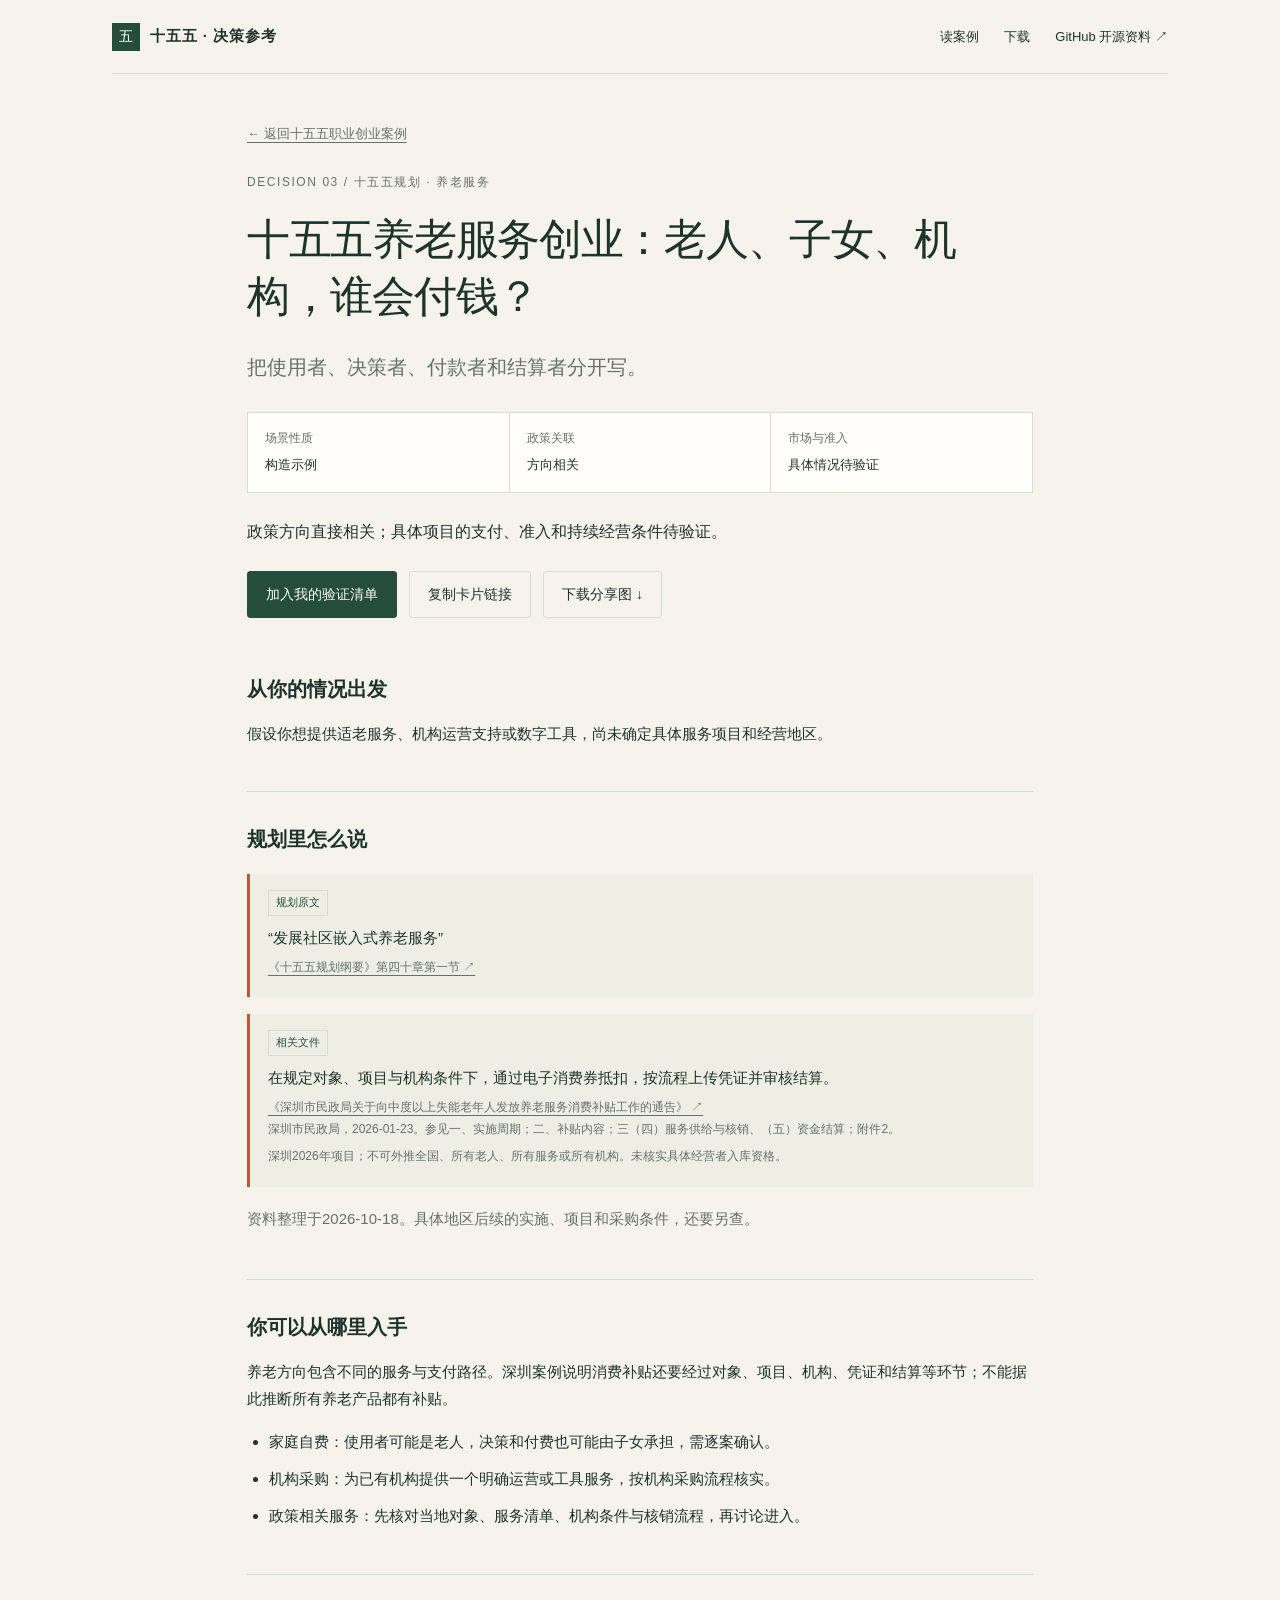
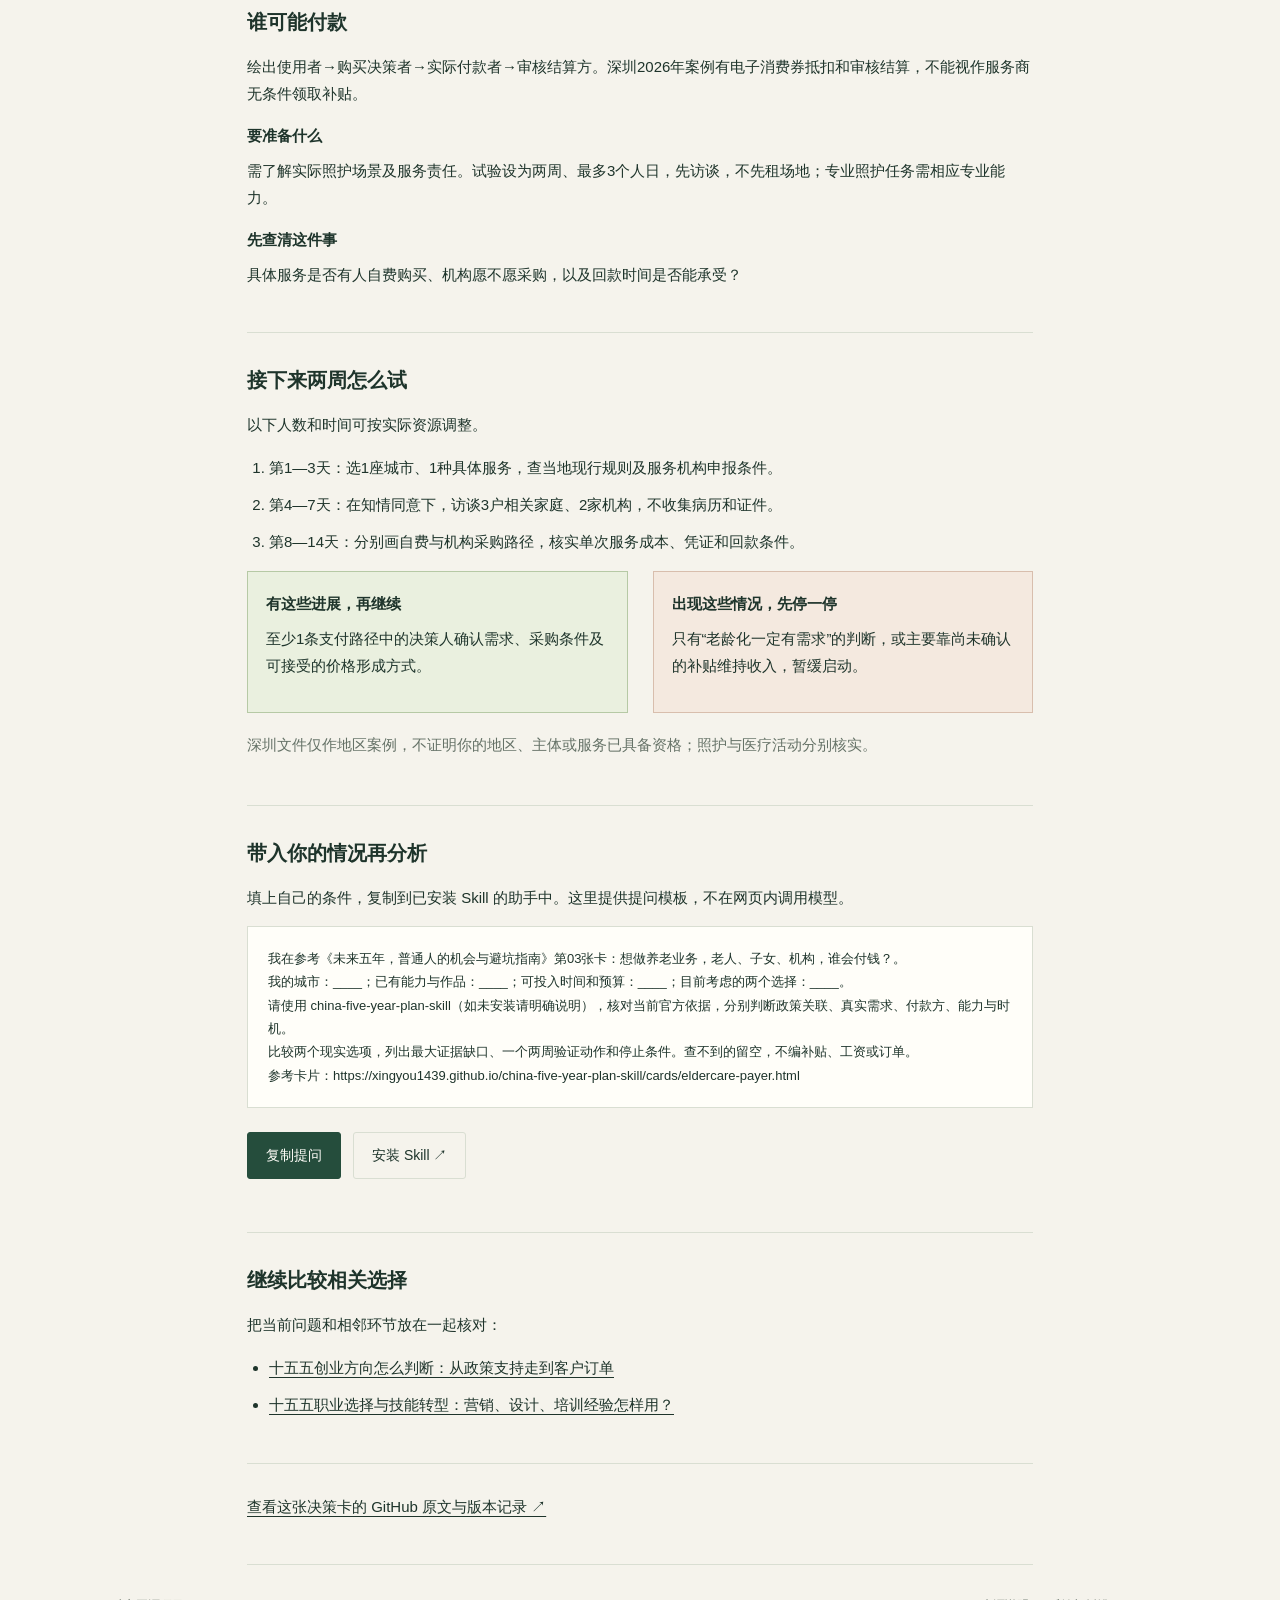
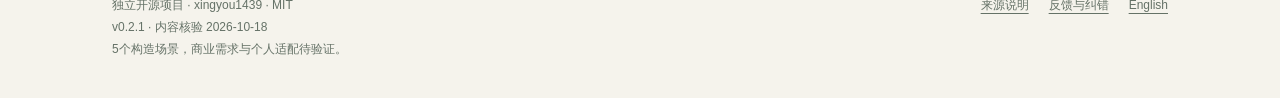
==== commit 910dc7d1: "Improve guide search titles, links and Google site verification" ====
--- a/site/cards/eldercare-payer.html
+++ b/site/cards/eldercare-payer.html
@@ -1,6 +1,6 @@
 <!doctype html>
-<html lang="zh-CN"><head><meta charset="utf-8"><meta name="viewport" content="width=device-width, initial-scale=1"><title>想做养老业务，老人、子女、机构，谁会付钱？｜未来五年决策参考</title><meta name="description" content="把使用者、决策者、付款者和结算者分开写。"><meta name="theme-color" content="#254d3c"><link rel="canonical" href="https://xingyou1439.github.io/china-five-year-plan-skill/cards/eldercare-payer.html"><meta property="og:title" content="想做养老业务，老人、子女、机构，谁会付钱？｜未来五年决策参考"><meta property="og:description" content="把使用者、决策者、付款者和结算者分开写。"><meta property="og:type" content="article"><link rel="stylesheet" href="../style.css"></head>
-<body><div class="wrap"><header class="topbar"><a class="brand" href="../index.html"><span class="mark">五</span>未来五年 · 决策参考</a><nav class="nav" aria-label="主导航"><a href="../index.html#cases">读案例</a><a href="../index.html#downloads">下载</a><a class="desktop" href="https://github.com/xingyou1439/china-five-year-plan-skill" target="_blank" rel="noopener">GitHub ↗</a></nav></header></div><main class="wrap detail" data-card="03"><a class="back" href="../index.html#cases">← 返回全部案例</a><p class="eyebrow" style="margin:24px 0 0">DECISION 03 / 养老服务</p><h1>想做养老业务，老人、子女、机构，谁会付钱？</h1><p class="lead">把使用者、决策者、付款者和结算者分开写。</p><div class="status"><div><strong>场景性质</strong>构造示例</div><div><strong>政策关联</strong>方向相关</div><div><strong>市场与准入</strong>具体情况待验证</div></div><p>政策方向直接相关；具体项目的支付、准入和持续经营条件待验证。</p><div class="actions"><button class="btn" data-save="03" aria-pressed="false">加入我的验证清单</button><button class="btn secondary" data-share="03">复制卡片链接</button><a class="btn secondary" href="https://github.com/xingyou1439/china-five-year-plan-skill/releases/download/v0.2.1/decision-card-03.png" download>下载分享图 ↓</a></div>
+<html lang="zh-CN"><head><meta charset="utf-8"><meta name="viewport" content="width=device-width, initial-scale=1"><title>十五五养老服务创业：老人、子女、机构，谁会付钱？</title><meta name="description" content="结合十五五养老服务方向与有日期和地区边界的实施案例，区分使用者、决策者、付款方和结算方，研究自费与机构采购路径。具体地区资格、需求和回款条件待验证。"><meta name="theme-color" content="#254d3c"><link rel="canonical" href="https://xingyou1439.github.io/china-five-year-plan-skill/cards/eldercare-payer.html"><meta property="og:title" content="十五五养老服务创业：老人、子女、机构，谁会付钱？"><meta property="og:description" content="结合十五五养老服务方向与有日期和地区边界的实施案例，区分使用者、决策者、付款方和结算方，研究自费与机构采购路径。具体地区资格、需求和回款条件待验证。"><meta property="og:type" content="article"><meta property="og:url" content="https://xingyou1439.github.io/china-five-year-plan-skill/cards/eldercare-payer.html"><meta property="og:locale" content="zh_CN"><link rel="stylesheet" href="../style.css"></head>
+<body><div class="wrap"><header class="topbar"><a class="brand" href="https://xingyou1439.github.io/china-five-year-plan-skill/"><span class="mark">五</span>十五五 · 决策参考</a><nav class="nav" aria-label="主导航"><a href="https://xingyou1439.github.io/china-five-year-plan-skill/#cases">读案例</a><a href="https://xingyou1439.github.io/china-five-year-plan-skill/#downloads">下载</a><a class="desktop" href="https://github.com/xingyou1439/china-five-year-plan-skill" target="_blank" rel="noopener">GitHub 开源资料 ↗</a></nav></header></div><main class="wrap detail" data-card="03"><a class="back" href="https://xingyou1439.github.io/china-five-year-plan-skill/#cases">← 返回十五五职业创业案例</a><p class="eyebrow" style="margin:24px 0 0">DECISION 03 / 十五五规划 · 养老服务</p><h1>十五五养老服务创业：老人、子女、机构，谁会付钱？</h1><p class="lead">把使用者、决策者、付款者和结算者分开写。</p><div class="status"><div><strong>场景性质</strong>构造示例</div><div><strong>政策关联</strong>方向相关</div><div><strong>市场与准入</strong>具体情况待验证</div></div><p>政策方向直接相关；具体项目的支付、准入和持续经营条件待验证。</p><div class="actions"><button class="btn" data-save="03" aria-pressed="false">加入我的验证清单</button><button class="btn secondary" data-share="03">复制卡片链接</button><a class="btn secondary" href="https://github.com/xingyou1439/china-five-year-plan-skill/releases/download/v0.2.1/decision-card-03.png" download>下载分享图 ↓</a></div>
 <div class="block"><h2>从你的情况出发</h2><p>假设你想提供适老服务、机构运营支持或数字工具，尚未确定具体服务项目和经营地区。</p></div>
 <div class="block"><h2>规划里怎么说</h2><div class="evidence"><span class="fact-label">规划原文</span><p>“发展社区嵌入式养老服务”</p><p class="source"><a href="https://www.bjrd.gov.cn/zyfb/zt/14jqgrd04chybjdbthdztbd/wjbg/202603/t20260314_4557219.html" target="_blank" rel="noopener">《十五五规划纲要》第四十章第一节 ↗</a></p></div><div class="evidence"><span class="fact-label">相关文件</span><p>在规定对象、项目与机构条件下，通过电子消费券抵扣，按流程上传凭证并审核结算。</p><p class="source"><a href="https://www.sz.gov.cn/cn/xxgk/zfxxgj/tzgg/content/post_12614426.html" target="_blank" rel="noopener">《深圳市民政局关于向中度以上失能老年人发放养老服务消费补贴工作的通告》 ↗</a><br>深圳市民政局，2026-01-23。参见一、实施周期；二、补贴内容；三（四）服务供给与核销、（五）资金结算；附件2。</p><p class="source">深圳2026年项目；不可外推全国、所有老人、所有服务或所有机构。未核实具体经营者入库资格。</p></div><p class="boundary">资料整理于2026-10-18。具体地区后续的实施、项目和采购条件，还要另查。</p></div>
 <div class="block"><h2>你可以从哪里入手</h2><p>养老方向包含不同的服务与支付路径。深圳案例说明消费补贴还要经过对象、项目、机构、凭证和结算等环节；不能据此推断所有养老产品都有补贴。</p><ul><li>家庭自费：使用者可能是老人，决策和付费也可能由子女承担，需逐案确认。</li><li>机构采购：为已有机构提供一个明确运营或工具服务，按机构采购流程核实。</li><li>政策相关服务：先核对当地对象、服务清单、机构条件与核销流程，再讨论进入。</li></ul></div>
@@ -10,4 +10,4 @@
 我的城市：____；已有能力与作品：____；可投入时间和预算：____；目前考虑的两个选择：____。
 请使用 china-five-year-plan-skill（如未安装请明确说明），核对当前官方依据，分别判断政策关联、真实需求、付款方、能力与时机。
 比较两个现实选项，列出最大证据缺口、一个两周验证动作和停止条件。查不到的留空，不编补贴、工资或订单。
-参考卡片：https://xingyou1439.github.io/china-five-year-plan-skill/cards/eldercare-payer.html</pre><div class="actions"><button class="btn" data-prompt="03">复制提问</button><a class="btn secondary" href="https://github.com/xingyou1439/china-five-year-plan-skill#安装与使用">安装 Skill ↗</a></div></div></main><div class="wrap"><footer class="footer"><p>独立开源项目 · xingyou1439 · MIT<br>v0.2.1 · 内容核验 2026-10-18<br>5个构造场景，商业需求与个人适配待验证。</p><div class="footer-links"><a href="https://github.com/xingyou1439/china-five-year-plan-skill/blob/codex/initial-release/SOURCE_NOTICE.md">来源说明</a><a href="https://github.com/xingyou1439/china-five-year-plan-skill/issues/new?template=guide-feedback.yml">反馈与纠错</a><a href="https://github.com/xingyou1439/china-five-year-plan-skill/blob/codex/initial-release/README.en.md">English</a></div></footer></div><script id="guide-data" type="application/json">{"version": "0.2.1", "title": "未来五年，普通人的机会与避坑指南", "subtitle": "基于十五五规划的职业与小生意决策参考", "author": "xingyou1439", "reviewed": "2026-10-18", "scope": "5个构造场景；政策引文已核对，商业需求与个人适配未实证。", "source_url": "https://www.bjrd.gov.cn/zyfb/zt/14jqgrd04chybjdbthdztbd/wjbg/202603/t20260314_4557219.html", "reader_url": "https://xingyou1439.github.io/china-five-year-plan-skill/", "repository": "https://github.com/xingyou1439/china-five-year-plan-skill", "cards": [{"id": "01", "slug": "manufacturing-ai", "topic": "AI服务", "audience": ["培训与咨询", "技术与交付"], "title": "给制造企业做 AI，先培训、实施，还是做软件？", "short_title": "制造业 AI，先卖哪一步", "lead": "先找一项反复发生的业务任务，再决定交付形式。", "situation": "假设你有企业培训或流程梳理经验，想给本地制造企业提供 AI 服务，尚无同类付费项目。", "judgment": "政策关联直接；首单需求、交付能力和付款意愿待验证。", "policy_ids": ["P03", "P07"], "chapter": "第四章第一节；第十三章第一节", "update_ids": ["U01", "U04"], "interpretation": "规划支持制造业数智化和中小企业赋能。对小团队，可先研究现有流程中的一个环节；这不等于应立即开发通用软件。", "roles": ["培训：客户已有明确学习需求，验收是掌握和使用，而非签到。", "实施：交付一项可测量流程，例如用脱敏样本整理询盘与产品资料。", "软件：多个独立客户出现相同需求，且愿意持续付费后，再研究产品化。"], "payer": "先访谈业务负责人，再确认预算审批人。候选客户是具体企业；不能把地方政府、园区或财政资金默认成付款方。", "capability": "需要客户访谈、流程梳理和基本交付能力；涉及系统集成时需补技术伙伴。试验投入自行设为两周、最多3个人日，不先买服务器或招人。", "gap": "缺少具体任务的现状成本、授权样本和付款决策。", "steps": ["第1—3天：找5家同一细分行业企业，问最近一次任务如何完成、谁负责、哪里返工。", "第4—7天：选1个任务，取得脱敏样本；记录人工耗时、错误与复核成本。", "第8—14天：用现有工具做对照演示，提交范围、验收方式和试点报价；不接入生产控制。"], "success": "至少1位预算负责人愿意确认小范围付费试点的范围和验收方法；改进包含人工复核后的净效果。", "stop": "只有“AI很重要”的认可，没有任务、样本或预算负责人，先换任务或客户；不进入重开发。", "boundary": "客户数据需获授权；部署、数据和行业要求按具体项目核实。", "share_line": "先卖一个能验收的改善，再决定做成什么产品。"}, {"id": "02", "slug": "robotics-services", "topic": "机器人", "audience": ["技术与交付", "行业从业者"], "title": "不会造机器人，小团队能参与哪一段？", "short_title": "不会造机器人，先找场景", "lead": "从用户现场的一项任务入手，寻找已有交付链条中的缺口。", "situation": "假设你熟悉某类工厂或仓储现场，但没有整机研发能力，也没有机器人部署履历。", "judgment": "方向相关；参与位置取决于现场知识、专业能力及已有供应商关系。", "policy_ids": ["P04", "P05"], "chapter": "第五章第一节、第二节", "update_ids": ["U02"], "interpretation": "国家部署真实场景、联合体和应用验证。可研究场景整理、流程文档、数据质量辅助和验收记录等服务；这些角色是本项目推导，并非官方指定给个人的机会。", "roles": ["现场梳理：把任务、环境、例外情况和验收方式写清楚。", "交付辅助：为已有集成商提供经其确认的流程文档或测试记录。", "专业技术服务：具备相应能力后，再研究部署、数据或运维任务。"], "payer": "候选付款方是整机企业、集成商或具体场景用户。逐家确认谁采购、按什么验收；不能把专项行动当成现成订单。", "capability": "需有现场进入条件、基础行业知识和安全意识。试验设为两周、最多3个人日，仅做访谈和文档样本，不购置机器人。", "gap": "哪一家已有项目、需要外部服务、允许你接触哪些场景和资料？", "steps": ["第1—3天：找3家相关集成商或整机企业，以及2家场景用户，核实真实项目阶段。", "第4—7天：选1项已有任务，整理流程、异常和验收记录样表。", "第8—14天：请项目负责人评审样表，询问可外包范围、供应商要求和采购方式。"], "success": "至少1个真实项目负责人确认具体交付缺口，并愿意讨论采购条件或样本评审。", "stop": "只有展会演示和宣传需求，无法定位用户现场、负责人或交付要求，暂停投入。", "boundary": "现场作业、设备操作、数据采集需另行授权和能力核验；不把流程文档服务冒充安全认证。", "share_line": "先找到机器人真正干活的地方，再找你能交付的一段。"}, {"id": "03", "slug": "eldercare-payer", "topic": "养老服务", "audience": ["行业从业者", "培训与咨询"], "title": "想做养老业务，老人、子女、机构，谁会付钱？", "short_title": "养老需求，先画付款关系", "lead": "把使用者、决策者、付款者和结算者分开写。", "situation": "假设你想提供适老服务、机构运营支持或数字工具，尚未确定具体服务项目和经营地区。", "judgment": "政策方向直接相关；具体项目的支付、准入和持续经营条件待验证。", "policy_ids": ["P22"], "chapter": "第四十章第一节", "update_ids": ["U03"], "interpretation": "养老方向包含不同的服务与支付路径。深圳案例说明消费补贴还要经过对象、项目、机构、凭证和结算等环节；不能据此推断所有养老产品都有补贴。", "roles": ["家庭自费：使用者可能是老人，决策和付费也可能由子女承担，需逐案确认。", "机构采购：为已有机构提供一个明确运营或工具服务，按机构采购流程核实。", "政策相关服务：先核对当地对象、服务清单、机构条件与核销流程，再讨论进入。"], "payer": "绘出使用者→购买决策者→实际付款者→审核结算方。深圳2026年案例有电子消费券抵扣和审核结算，不能视作服务商无条件领取补贴。", "capability": "需了解实际照护场景及服务责任。试验设为两周、最多3个人日，先访谈，不先租场地；专业照护任务需相应专业能力。", "gap": "具体服务是否有人自费购买、机构愿不愿采购，以及回款时间是否能承受？", "steps": ["第1—3天：选1座城市、1种具体服务，查当地现行规则及服务机构申报条件。", "第4—7天：在知情同意下，访谈3户相关家庭、2家机构，不收集病历和证件。", "第8—14天：分别画自费与机构采购路径，核实单次服务成本、凭证和回款条件。"], "success": "至少1条支付路径中的决策人确认需求、采购条件及可接受的价格形成方式。", "stop": "只有“老龄化一定有需求”的判断，或主要靠尚未确认的补贴维持收入，暂缓启动。", "boundary": "深圳文件仅作地区案例，不证明你的地区、主体或服务已具备资格；照护与医疗活动分别核实。", "share_line": "先说清谁使用、谁决定、谁付钱，再谈银发经济。"}, {"id": "04", "slug": "policy-to-order", "topic": "选方向", "audience": ["准备创业", "行业从业者", "技术与交付", "培训与咨询"], "title": "国家支持的行业，为什么你仍然接不到订单？", "short_title": "从政策方向，走到真实订单", "lead": "方向之后，还有项目、采购、角色与交付条件。", "situation": "假设你看到一个行业进入规划，准备投入时间或资金，但没有明确客户和采购证据。", "judgment": "能确认方向；当前订单与个人适配证据不足。", "policy_ids": ["P01", "P02"], "chapter": "第六十二章第一节、第二节", "update_ids": [], "interpretation": "年度计划和具体工作安排是从国家方向追踪落实的线索。产业发展任务的推进方式，不等于给每个参与者分配预算或订单。", "roles": ["查执行：把国家方向继续追到地方年度安排和实际责任主体。", "查采购：找到具体购买任务、预算来源、采购条件或真实客户访谈。", "查位置：明确自己交付什么、与谁竞争、什么情况下拿不到这单。"], "payer": "逐项填：谁发起、谁使用、谁验收、谁审批付款。没有答案时，付款方仍是未知。", "capability": "需要基本检索、访谈与成本估算。试验设为两周、最多2个人日；先核实一个小任务，不为一个产业大词建团队。", "gap": "政策目标→实施工具→具体项目→采购需求→可进入角色，哪一段尚无证据？", "steps": ["第1—3天：选1项方向，找到对应地方部门或具体企业，不广泛堆资料。", "第4—7天：核验1份现行项目或采购文件，或取得1次预算负责人访谈记录。", "第8—14天：对照资格、范围、验收和回款条件，写出能进入与不能进入的理由。"], "success": "至少连通一条有出处的实施链，并定位可接触的真实付款决策人；未连通的环节如实留空。", "stop": "始终只有规划、新闻和券商观点，找不到项目与客户，降为观察方向。", "boundary": "采购公告也不等于你符合投标条件，更不等于已经中标；不代写虚构资质。", "share_line": "政策方向是检索起点；先把通向客户的链条补齐。"}, {"id": "05", "slug": "skills-transfer", "topic": "技能迁移", "audience": ["培训与咨询", "准备创业", "行业从业者"], "title": "已有营销、设计或培训经验，怎样参与新方向？", "short_title": "先迁移能力，再决定转行", "lead": "先换一个客户任务，做出样本，再决定是否彻底转行。", "situation": "假设你有营销、设计或培训履历，想进入新的产业客户群，但缺少行业项目。", "judgment": "服务能力与政策方向有条件关联；个人适配须用样本和客户反馈验证。", "policy_ids": ["P06", "P23"], "chapter": "第六章第一节；第四十一章第二节", "update_ids": ["U01"], "interpretation": "规划支持生产性服务业与制造业融合及职业技能培训。品牌、设计、培训可作为候选服务，但具体岗位需求、工资和客户付费不能从规划直接推出。", "roles": ["营销经验：研究某类工业产品的客户访谈和案例表达，避免先承诺获客效果。", "设计经验：研究产品说明、培训材料与界面信息呈现；技术规格需客户确认。", "培训经验：围绕一个真实岗位任务做练习和评估，先确认企业愿意采用。"], "payer": "候选付款方是具体企业的市场、业务或培训负责人；先确认谁有预算。已有关系不等于新的任务会采购。", "capability": "盘点已交付作品、可证明能力和行业知识缺口。试验设为两周、最多3个人日；不先辞职、不先报长期培训班。", "gap": "新客户为什么选你？行业术语、工作流程和验收要求，哪部分还不会？", "steps": ["第1—3天：列3项可证明能力，选1个细分行业，访谈3位相关负责人。", "第4—7天：用公开或获授权的脱敏材料，做1个针对真实任务的样本。", "第8—14天：让目标客户指出错误并评审，提交一个范围明确的付费试点方案。"], "success": "至少1位负责人愿意把样本用于真实任务评审，并讨论范围和预算；不以点赞作为需求证明。", "stop": "只有同行夸奖、无法通过行业评审，先补知识或调整客户；不因热点彻底转行。", "boundary": "构造样本应注明演示性质，不把示例公司或模拟结果写成客户案例。", "share_line": "带着已有交付能力进入新客户场景，再补行业知识。"}], "updates": [{"id": "U01", "title": "促进中小企业发展“十五五”规划", "issuer": "工业和信息化部等十部门", "document_date": "2026-09-01", "retrieved": "2026-10-18", "url": "https://www.bypc.gov.cn/zfxxgk/bmdwxzjd/bmdw/qkjj/fdzdgknr/zczxwdk/art/2026/art_0e79c958171a4d4e8ed7e3a26af99803.html", "host": "北京市昌平区政府转载全文", "locator": "二、主要任务（三）第8项及专栏3；第5项加强品牌培育", "quote": "体系化培育一批面向中小企业典型应用场景的专业化工具产品、解决方案和服务商。", "summary": "部署按细分场景培育工具、解决方案和服务商，并提出品牌培育任务。", "scope": "国家专项规划；方向和任务，不证明某企业采购或某服务商已获资格。"}, {"id": "U02", "title": "两部门关于联合开展2026年度人形机器人与具身智能实景实训专项行动的通知", "issuer": "工业和信息化部办公厅、国务院国资委办公厅", "document_date": "2026-06-03", "published": "2026-06-08", "retrieved": "2026-10-18", "url": "https://www.miit.gov.cn/zwgk/zcwj/wjfb/tz/art/2026/art_f291ccd3da4c47ce95741de63cc088e6.html", "host": "工业和信息化部", "locator": "二、主要任务（二）（三）（四）", "quote": "支持以用户单位、整机企业（或应用服务商）为主体", "summary": "围绕真实场景开展联合体协作、数据治理与应用验证。", "scope": "通知列明的地区、有关央企及参考开展工作的主体；不证明个人可以直接承接。工作计划报送节点已过，不作为当前开放申报入口。"}, {"id": "U03", "title": "深圳市民政局关于向中度以上失能老年人发放养老服务消费补贴工作的通告", "issuer": "深圳市民政局", "document_date": "2026-01-23", "retrieved": "2026-10-18", "url": "https://www.sz.gov.cn/cn/xxgk/zfxxgj/tzgg/content/post_12614426.html", "host": "深圳市政府", "locator": "一、实施周期；二、补贴内容；三（四）服务供给与核销、（五）资金结算；附件2", "quote": "养老服务消费补贴原则上每月结算一次。", "summary": "在规定对象、项目与机构条件下，通过电子消费券抵扣，按流程上传凭证并审核结算。", "scope": "深圳2026年项目；不可外推全国、所有老人、所有服务或所有机构。未核实具体经营者入库资格。"}, {"id": "U04", "title": "中小企业数字化赋能专项行动方案（2025—2027年）", "issuer": "工业和信息化部、财政部、中国人民银行、金融监管总局", "document_date": "2024-12-12", "retrieved": "2026-10-18", "url": "https://app.www.gov.cn/govdata/gov/202412/14/522696/article.html", "host": "中国政府网转载工信部原文", "locator": "二（四）第10项、（六）第14—15项", "quote": "培育一批“小快轻准”数字化产品和解决方案", "summary": "部署在细分行业推广场景型产品和服务；涉及客户营销等应用场景。", "scope": "2025—2027年国家行动方案；地方实施、服务商遴选、具体预算均需另查。"}]}</script><script src="../app.js" defer></script><div id="toast" class="toast" role="status" hidden></div></body></html>+参考卡片：https://xingyou1439.github.io/china-five-year-plan-skill/cards/eldercare-payer.html</pre><div class="actions"><button class="btn" data-prompt="03">复制提问</button><a class="btn secondary" href="https://github.com/xingyou1439/china-five-year-plan-skill#安装与使用">安装 Skill ↗</a></div></div><div class="block"><h2>继续比较相关选择</h2><p>把当前问题和相邻环节放在一起核对：</p><ul><li><a href="policy-to-order.html">十五五创业方向怎么判断：从政策支持走到客户订单</a></li><li><a href="skills-transfer.html">十五五职业选择与技能转型：营销、设计、培训经验怎样用？</a></li></ul></div><div class="block"><p><a href="https://github.com/xingyou1439/china-five-year-plan-skill/blob/codex/initial-release/guide/card-03.md">查看这张决策卡的 GitHub 原文与版本记录 ↗</a></p></div></main><div class="wrap"><footer class="footer"><p>独立开源项目 · xingyou1439 · MIT<br>v0.2.1 · 内容核验 2026-10-18<br>5个构造场景，商业需求与个人适配待验证。</p><div class="footer-links"><a href="https://github.com/xingyou1439/china-five-year-plan-skill/blob/codex/initial-release/SOURCE_NOTICE.md">来源说明</a><a href="https://github.com/xingyou1439/china-five-year-plan-skill/issues/new?template=guide-feedback.yml">反馈与纠错</a><a href="https://github.com/xingyou1439/china-five-year-plan-skill/blob/codex/initial-release/README.en.md">English</a></div></footer></div><script id="guide-data" type="application/json">{"version": "0.2.1", "title": "未来五年，普通人的机会与避坑指南", "subtitle": "基于十五五规划的职业与小生意决策参考", "author": "xingyou1439", "reviewed": "2026-10-18", "scope": "5个构造场景；政策引文已核对，商业需求与个人适配未实证。", "source_url": "https://www.bjrd.gov.cn/zyfb/zt/14jqgrd04chybjdbthdztbd/wjbg/202603/t20260314_4557219.html", "reader_url": "https://xingyou1439.github.io/china-five-year-plan-skill/", "repository": "https://github.com/xingyou1439/china-five-year-plan-skill", "cards": [{"id": "01", "slug": "manufacturing-ai", "topic": "AI服务", "audience": ["培训与咨询", "技术与交付"], "title": "给制造企业做 AI，先培训、实施，还是做软件？", "short_title": "制造业 AI，先卖哪一步", "lead": "先找一项反复发生的业务任务，再决定交付形式。", "situation": "假设你有企业培训或流程梳理经验，想给本地制造企业提供 AI 服务，尚无同类付费项目。", "judgment": "政策关联直接；首单需求、交付能力和付款意愿待验证。", "policy_ids": ["P03", "P07"], "chapter": "第四章第一节；第十三章第一节", "update_ids": ["U01", "U04"], "interpretation": "规划支持制造业数智化和中小企业赋能。对小团队，可先研究现有流程中的一个环节；这不等于应立即开发通用软件。", "roles": ["培训：客户已有明确学习需求，验收是掌握和使用，而非签到。", "实施：交付一项可测量流程，例如用脱敏样本整理询盘与产品资料。", "软件：多个独立客户出现相同需求，且愿意持续付费后，再研究产品化。"], "payer": "先访谈业务负责人，再确认预算审批人。候选客户是具体企业；不能把地方政府、园区或财政资金默认成付款方。", "capability": "需要客户访谈、流程梳理和基本交付能力；涉及系统集成时需补技术伙伴。试验投入自行设为两周、最多3个人日，不先买服务器或招人。", "gap": "缺少具体任务的现状成本、授权样本和付款决策。", "steps": ["第1—3天：找5家同一细分行业企业，问最近一次任务如何完成、谁负责、哪里返工。", "第4—7天：选1个任务，取得脱敏样本；记录人工耗时、错误与复核成本。", "第8—14天：用现有工具做对照演示，提交范围、验收方式和试点报价；不接入生产控制。"], "success": "至少1位预算负责人愿意确认小范围付费试点的范围和验收方法；改进包含人工复核后的净效果。", "stop": "只有“AI很重要”的认可，没有任务、样本或预算负责人，先换任务或客户；不进入重开发。", "boundary": "客户数据需获授权；部署、数据和行业要求按具体项目核实。", "share_line": "先卖一个能验收的改善，再决定做成什么产品。", "seo_title": "十五五规划与制造业AI服务：先培训、实施，还是做软件？", "seo_description": "结合十五五规划的中小企业数智赋能方向，比较AI培训、流程实施与软件产品三种交付方式，梳理客户与付款方、能力门槛及两周验证动作。构造场景，需求与付费意愿待验证。", "related_ids": ["05", "04"]}, {"id": "02", "slug": "robotics-services", "topic": "机器人", "audience": ["技术与交付", "行业从业者"], "title": "不会造机器人，小团队能参与哪一段？", "short_title": "不会造机器人，先找场景", "lead": "从用户现场的一项任务入手，寻找已有交付链条中的缺口。", "situation": "假设你熟悉某类工厂或仓储现场，但没有整机研发能力，也没有机器人部署履历。", "judgment": "方向相关；参与位置取决于现场知识、专业能力及已有供应商关系。", "policy_ids": ["P04", "P05"], "chapter": "第五章第一节、第二节", "update_ids": ["U02"], "interpretation": "国家部署真实场景、联合体和应用验证。可研究场景整理、流程文档、数据质量辅助和验收记录等服务；这些角色是本项目推导，并非官方指定给个人的机会。", "roles": ["现场梳理：把任务、环境、例外情况和验收方式写清楚。", "交付辅助：为已有集成商提供经其确认的流程文档或测试记录。", "专业技术服务：具备相应能力后，再研究部署、数据或运维任务。"], "payer": "候选付款方是整机企业、集成商或具体场景用户。逐家确认谁采购、按什么验收；不能把专项行动当成现成订单。", "capability": "需有现场进入条件、基础行业知识和安全意识。试验设为两周、最多3个人日，仅做访谈和文档样本，不购置机器人。", "gap": "哪一家已有项目、需要外部服务、允许你接触哪些场景和资料？", "steps": ["第1—3天：找3家相关集成商或整机企业，以及2家场景用户，核实真实项目阶段。", "第4—7天：选1项已有任务，整理流程、异常和验收记录样表。", "第8—14天：请项目负责人评审样表，询问可外包范围、供应商要求和采购方式。"], "success": "至少1个真实项目负责人确认具体交付缺口，并愿意讨论采购条件或样本评审。", "stop": "只有展会演示和宣传需求，无法定位用户现场、负责人或交付要求，暂停投入。", "boundary": "现场作业、设备操作、数据采集需另行授权和能力核验；不把流程文档服务冒充安全认证。", "share_line": "先找到机器人真正干活的地方，再找你能交付的一段。", "seo_title": "十五五机器人方向：不会造机器人，小团队能参与哪一段？", "seo_description": "从十五五规划的应用场景与产业发展方向出发，研究机器人现场梳理、流程文档和交付辅助等候选服务，核查采购方、能力门槛和项目条件。构造场景，不代表已有订单。", "related_ids": ["04", "05"]}, {"id": "03", "slug": "eldercare-payer", "topic": "养老服务", "audience": ["行业从业者", "培训与咨询"], "title": "想做养老业务，老人、子女、机构，谁会付钱？", "short_title": "养老需求，先画付款关系", "lead": "把使用者、决策者、付款者和结算者分开写。", "situation": "假设你想提供适老服务、机构运营支持或数字工具，尚未确定具体服务项目和经营地区。", "judgment": "政策方向直接相关；具体项目的支付、准入和持续经营条件待验证。", "policy_ids": ["P22"], "chapter": "第四十章第一节", "update_ids": ["U03"], "interpretation": "养老方向包含不同的服务与支付路径。深圳案例说明消费补贴还要经过对象、项目、机构、凭证和结算等环节；不能据此推断所有养老产品都有补贴。", "roles": ["家庭自费：使用者可能是老人，决策和付费也可能由子女承担，需逐案确认。", "机构采购：为已有机构提供一个明确运营或工具服务，按机构采购流程核实。", "政策相关服务：先核对当地对象、服务清单、机构条件与核销流程，再讨论进入。"], "payer": "绘出使用者→购买决策者→实际付款者→审核结算方。深圳2026年案例有电子消费券抵扣和审核结算，不能视作服务商无条件领取补贴。", "capability": "需了解实际照护场景及服务责任。试验设为两周、最多3个人日，先访谈，不先租场地；专业照护任务需相应专业能力。", "gap": "具体服务是否有人自费购买、机构愿不愿采购，以及回款时间是否能承受？", "steps": ["第1—3天：选1座城市、1种具体服务，查当地现行规则及服务机构申报条件。", "第4—7天：在知情同意下，访谈3户相关家庭、2家机构，不收集病历和证件。", "第8—14天：分别画自费与机构采购路径，核实单次服务成本、凭证和回款条件。"], "success": "至少1条支付路径中的决策人确认需求、采购条件及可接受的价格形成方式。", "stop": "只有“老龄化一定有需求”的判断，或主要靠尚未确认的补贴维持收入，暂缓启动。", "boundary": "深圳文件仅作地区案例，不证明你的地区、主体或服务已具备资格；照护与医疗活动分别核实。", "share_line": "先说清谁使用、谁决定、谁付钱，再谈银发经济。", "seo_title": "十五五养老服务创业：老人、子女、机构，谁会付钱？", "seo_description": "结合十五五养老服务方向与有日期和地区边界的实施案例，区分使用者、决策者、付款方和结算方，研究自费与机构采购路径。具体地区资格、需求和回款条件待验证。", "related_ids": ["04", "05"]}, {"id": "04", "slug": "policy-to-order", "topic": "选方向", "audience": ["准备创业", "行业从业者", "技术与交付", "培训与咨询"], "title": "国家支持的行业，为什么你仍然接不到订单？", "short_title": "从政策方向，走到真实订单", "lead": "方向之后，还有项目、采购、角色与交付条件。", "situation": "假设你看到一个行业进入规划，准备投入时间或资金，但没有明确客户和采购证据。", "judgment": "能确认方向；当前订单与个人适配证据不足。", "policy_ids": ["P01", "P02"], "chapter": "第六十二章第一节、第二节", "update_ids": [], "interpretation": "年度计划和具体工作安排是从国家方向追踪落实的线索。产业发展任务的推进方式，不等于给每个参与者分配预算或订单。", "roles": ["查执行：把国家方向继续追到地方年度安排和实际责任主体。", "查采购：找到具体购买任务、预算来源、采购条件或真实客户访谈。", "查位置：明确自己交付什么、与谁竞争、什么情况下拿不到这单。"], "payer": "逐项填：谁发起、谁使用、谁验收、谁审批付款。没有答案时，付款方仍是未知。", "capability": "需要基本检索、访谈与成本估算。试验设为两周、最多2个人日；先核实一个小任务，不为一个产业大词建团队。", "gap": "政策目标→实施工具→具体项目→采购需求→可进入角色，哪一段尚无证据？", "steps": ["第1—3天：选1项方向，找到对应地方部门或具体企业，不广泛堆资料。", "第4—7天：核验1份现行项目或采购文件，或取得1次预算负责人访谈记录。", "第8—14天：对照资格、范围、验收和回款条件，写出能进入与不能进入的理由。"], "success": "至少连通一条有出处的实施链，并定位可接触的真实付款决策人；未连通的环节如实留空。", "stop": "始终只有规划、新闻和券商观点，找不到项目与客户，降为观察方向。", "boundary": "采购公告也不等于你符合投标条件，更不等于已经中标；不代写虚构资质。", "share_line": "政策方向是检索起点；先把通向客户的链条补齐。", "seo_title": "十五五创业方向怎么判断：从政策支持走到客户订单", "seo_description": "怎样把十五五规划中的行业方向拆到实施项目、采购主体、客户与可交付任务？用五个问题识别创业判断的证据缺口，并设计两周验证与停止条件。", "related_ids": ["01", "03"]}, {"id": "05", "slug": "skills-transfer", "topic": "技能迁移", "audience": ["培训与咨询", "准备创业", "行业从业者"], "title": "已有营销、设计或培训经验，怎样参与新方向？", "short_title": "先迁移能力，再决定转行", "lead": "先换一个客户任务，做出样本，再决定是否彻底转行。", "situation": "假设你有营销、设计或培训履历，想进入新的产业客户群，但缺少行业项目。", "judgment": "服务能力与政策方向有条件关联；个人适配须用样本和客户反馈验证。", "policy_ids": ["P06", "P23"], "chapter": "第六章第一节；第四十一章第二节", "update_ids": ["U01"], "interpretation": "规划支持生产性服务业与制造业融合及职业技能培训。品牌、设计、培训可作为候选服务，但具体岗位需求、工资和客户付费不能从规划直接推出。", "roles": ["营销经验：研究某类工业产品的客户访谈和案例表达，避免先承诺获客效果。", "设计经验：研究产品说明、培训材料与界面信息呈现；技术规格需客户确认。", "培训经验：围绕一个真实岗位任务做练习和评估，先确认企业愿意采用。"], "payer": "候选付款方是具体企业的市场、业务或培训负责人；先确认谁有预算。已有关系不等于新的任务会采购。", "capability": "盘点已交付作品、可证明能力和行业知识缺口。试验设为两周、最多3个人日；不先辞职、不先报长期培训班。", "gap": "新客户为什么选你？行业术语、工作流程和验收要求，哪部分还不会？", "steps": ["第1—3天：列3项可证明能力，选1个细分行业，访谈3位相关负责人。", "第4—7天：用公开或获授权的脱敏材料，做1个针对真实任务的样本。", "第8—14天：让目标客户指出错误并评审，提交一个范围明确的付费试点方案。"], "success": "至少1位负责人愿意把样本用于真实任务评审，并讨论范围和预算；不以点赞作为需求证明。", "stop": "只有同行夸奖、无法通过行业评审，先补知识或调整客户；不因热点彻底转行。", "boundary": "构造样本应注明演示性质，不把示例公司或模拟结果写成客户案例。", "share_line": "带着已有交付能力进入新客户场景，再补行业知识。", "seo_title": "十五五职业选择与技能转型：营销、设计、培训经验怎样用？", "seo_description": "结合十五五规划，研究营销、设计和培训经验如何迁移到新的客户任务，盘点可证明能力、行业知识和付款方，再用样本评审验证方向。构造示例，不承诺岗位或收入。", "related_ids": ["01", "02"]}], "updates": [{"id": "U01", "title": "促进中小企业发展“十五五”规划", "issuer": "工业和信息化部等十部门", "document_date": "2026-09-01", "retrieved": "2026-10-18", "url": "https://www.bypc.gov.cn/zfxxgk/bmdwxzjd/bmdw/qkjj/fdzdgknr/zczxwdk/art/2026/art_0e79c958171a4d4e8ed7e3a26af99803.html", "host": "北京市昌平区政府转载全文", "locator": "二、主要任务（三）第8项及专栏3；第5项加强品牌培育", "quote": "体系化培育一批面向中小企业典型应用场景的专业化工具产品、解决方案和服务商。", "summary": "部署按细分场景培育工具、解决方案和服务商，并提出品牌培育任务。", "scope": "国家专项规划；方向和任务，不证明某企业采购或某服务商已获资格。"}, {"id": "U02", "title": "两部门关于联合开展2026年度人形机器人与具身智能实景实训专项行动的通知", "issuer": "工业和信息化部办公厅、国务院国资委办公厅", "document_date": "2026-06-03", "published": "2026-06-08", "retrieved": "2026-10-18", "url": "https://www.miit.gov.cn/zwgk/zcwj/wjfb/tz/art/2026/art_f291ccd3da4c47ce95741de63cc088e6.html", "host": "工业和信息化部", "locator": "二、主要任务（二）（三）（四）", "quote": "支持以用户单位、整机企业（或应用服务商）为主体", "summary": "围绕真实场景开展联合体协作、数据治理与应用验证。", "scope": "通知列明的地区、有关央企及参考开展工作的主体；不证明个人可以直接承接。工作计划报送节点已过，不作为当前开放申报入口。"}, {"id": "U03", "title": "深圳市民政局关于向中度以上失能老年人发放养老服务消费补贴工作的通告", "issuer": "深圳市民政局", "document_date": "2026-01-23", "retrieved": "2026-10-18", "url": "https://www.sz.gov.cn/cn/xxgk/zfxxgj/tzgg/content/post_12614426.html", "host": "深圳市政府", "locator": "一、实施周期；二、补贴内容；三（四）服务供给与核销、（五）资金结算；附件2", "quote": "养老服务消费补贴原则上每月结算一次。", "summary": "在规定对象、项目与机构条件下，通过电子消费券抵扣，按流程上传凭证并审核结算。", "scope": "深圳2026年项目；不可外推全国、所有老人、所有服务或所有机构。未核实具体经营者入库资格。"}, {"id": "U04", "title": "中小企业数字化赋能专项行动方案（2025—2027年）", "issuer": "工业和信息化部、财政部、中国人民银行、金融监管总局", "document_date": "2024-12-12", "retrieved": "2026-10-18", "url": "https://app.www.gov.cn/govdata/gov/202412/14/522696/article.html", "host": "中国政府网转载工信部原文", "locator": "二（四）第10项、（六）第14—15项", "quote": "培育一批“小快轻准”数字化产品和解决方案", "summary": "部署在细分行业推广场景型产品和服务；涉及客户营销等应用场景。", "scope": "2025—2027年国家行动方案；地方实施、服务商遴选、具体预算均需另查。"}], "seo_title": "十五五规划解读与职业创业选择｜未来五年机会与避坑指南", "seo_description": "基于十三五、十四五与十五五规划，分析职业选择、技能学习、制造业AI服务与小生意方向。提供有出处的决策卡、免费短版PDF和开源AI Skill，区分政策依据、参与门槛与待验证条件。"}</script><script src="../app.js" defer></script><div id="toast" class="toast" role="status" hidden></div></body></html>
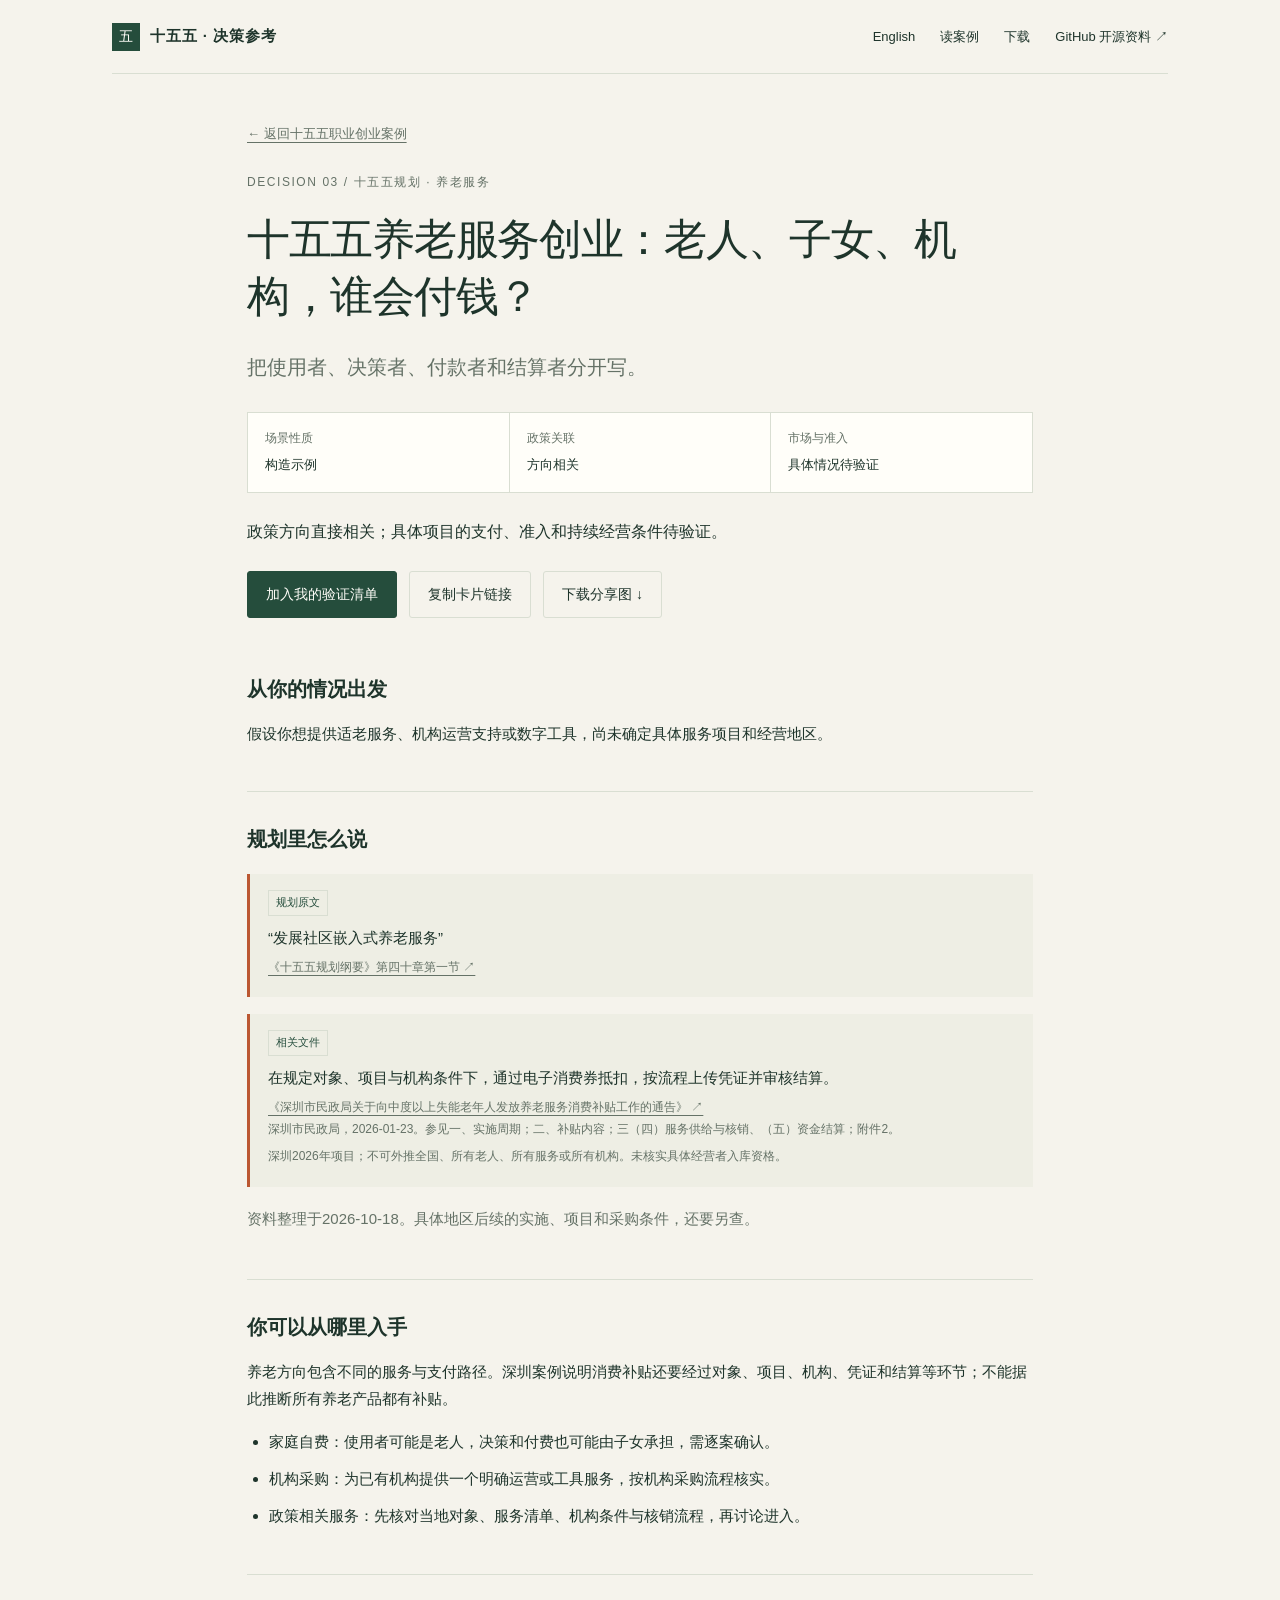
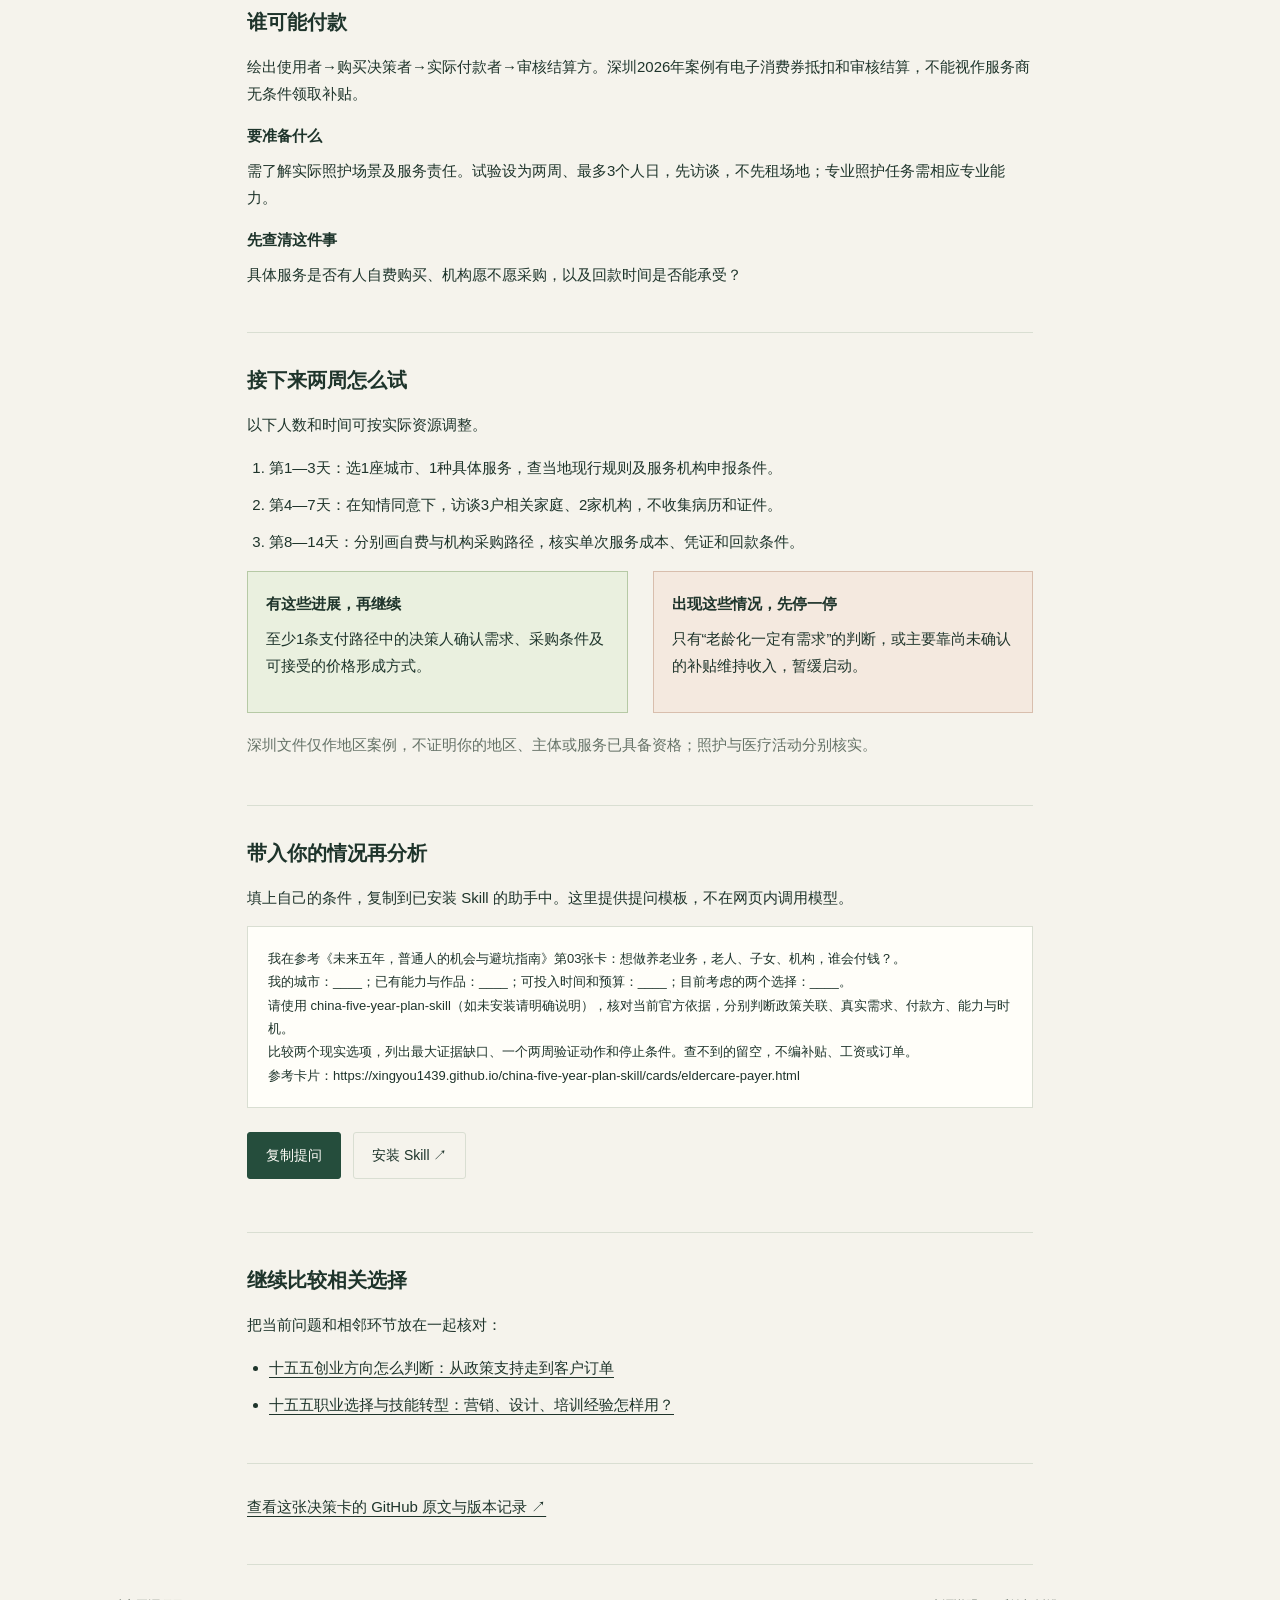
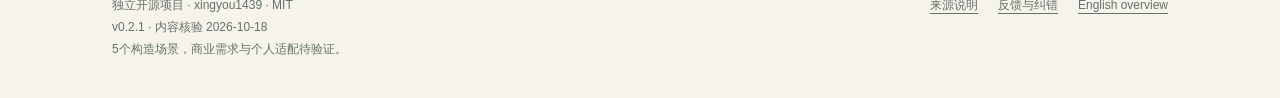
==== commit 354bd713: "Add generated English reader entry with bilingual navigation and SEO" ====
--- a/site/cards/eldercare-payer.html
+++ b/site/cards/eldercare-payer.html
@@ -1,6 +1,6 @@
 <!doctype html>
 <html lang="zh-CN"><head><meta charset="utf-8"><meta name="viewport" content="width=device-width, initial-scale=1"><title>十五五养老服务创业：老人、子女、机构，谁会付钱？</title><meta name="description" content="结合十五五养老服务方向与有日期和地区边界的实施案例，区分使用者、决策者、付款方和结算方，研究自费与机构采购路径。具体地区资格、需求和回款条件待验证。"><meta name="theme-color" content="#254d3c"><link rel="canonical" href="https://xingyou1439.github.io/china-five-year-plan-skill/cards/eldercare-payer.html"><meta property="og:title" content="十五五养老服务创业：老人、子女、机构，谁会付钱？"><meta property="og:description" content="结合十五五养老服务方向与有日期和地区边界的实施案例，区分使用者、决策者、付款方和结算方，研究自费与机构采购路径。具体地区资格、需求和回款条件待验证。"><meta property="og:type" content="article"><meta property="og:url" content="https://xingyou1439.github.io/china-five-year-plan-skill/cards/eldercare-payer.html"><meta property="og:locale" content="zh_CN"><link rel="stylesheet" href="../style.css"></head>
-<body><div class="wrap"><header class="topbar"><a class="brand" href="https://xingyou1439.github.io/china-five-year-plan-skill/"><span class="mark">五</span>十五五 · 决策参考</a><nav class="nav" aria-label="主导航"><a href="https://xingyou1439.github.io/china-five-year-plan-skill/#cases">读案例</a><a href="https://xingyou1439.github.io/china-five-year-plan-skill/#downloads">下载</a><a class="desktop" href="https://github.com/xingyou1439/china-five-year-plan-skill" target="_blank" rel="noopener">GitHub 开源资料 ↗</a></nav></header></div><main class="wrap detail" data-card="03"><a class="back" href="https://xingyou1439.github.io/china-five-year-plan-skill/#cases">← 返回十五五职业创业案例</a><p class="eyebrow" style="margin:24px 0 0">DECISION 03 / 十五五规划 · 养老服务</p><h1>十五五养老服务创业：老人、子女、机构，谁会付钱？</h1><p class="lead">把使用者、决策者、付款者和结算者分开写。</p><div class="status"><div><strong>场景性质</strong>构造示例</div><div><strong>政策关联</strong>方向相关</div><div><strong>市场与准入</strong>具体情况待验证</div></div><p>政策方向直接相关；具体项目的支付、准入和持续经营条件待验证。</p><div class="actions"><button class="btn" data-save="03" aria-pressed="false">加入我的验证清单</button><button class="btn secondary" data-share="03">复制卡片链接</button><a class="btn secondary" href="https://github.com/xingyou1439/china-five-year-plan-skill/releases/download/v0.2.1/decision-card-03.png" download>下载分享图 ↓</a></div>
+<body><div class="wrap"><header class="topbar"><a class="brand" href="https://xingyou1439.github.io/china-five-year-plan-skill/"><span class="mark">五</span>十五五 · 决策参考</a><nav class="nav" aria-label="主导航"><a href="https://xingyou1439.github.io/china-five-year-plan-skill/en/" lang="en" hreflang="en">English</a><a href="https://xingyou1439.github.io/china-five-year-plan-skill/#cases">读案例</a><a href="https://xingyou1439.github.io/china-five-year-plan-skill/#downloads">下载</a><a class="desktop" href="https://github.com/xingyou1439/china-five-year-plan-skill" target="_blank" rel="noopener">GitHub 开源资料 ↗</a></nav></header></div><main class="wrap detail" data-card="03"><a class="back" href="https://xingyou1439.github.io/china-five-year-plan-skill/#cases">← 返回十五五职业创业案例</a><p class="eyebrow" style="margin:24px 0 0">DECISION 03 / 十五五规划 · 养老服务</p><h1>十五五养老服务创业：老人、子女、机构，谁会付钱？</h1><p class="lead">把使用者、决策者、付款者和结算者分开写。</p><div class="status"><div><strong>场景性质</strong>构造示例</div><div><strong>政策关联</strong>方向相关</div><div><strong>市场与准入</strong>具体情况待验证</div></div><p>政策方向直接相关；具体项目的支付、准入和持续经营条件待验证。</p><div class="actions"><button class="btn" data-save="03" aria-pressed="false">加入我的验证清单</button><button class="btn secondary" data-share="03">复制卡片链接</button><a class="btn secondary" href="https://github.com/xingyou1439/china-five-year-plan-skill/releases/download/v0.2.1/decision-card-03.png" download>下载分享图 ↓</a></div>
 <div class="block"><h2>从你的情况出发</h2><p>假设你想提供适老服务、机构运营支持或数字工具，尚未确定具体服务项目和经营地区。</p></div>
 <div class="block"><h2>规划里怎么说</h2><div class="evidence"><span class="fact-label">规划原文</span><p>“发展社区嵌入式养老服务”</p><p class="source"><a href="https://www.bjrd.gov.cn/zyfb/zt/14jqgrd04chybjdbthdztbd/wjbg/202603/t20260314_4557219.html" target="_blank" rel="noopener">《十五五规划纲要》第四十章第一节 ↗</a></p></div><div class="evidence"><span class="fact-label">相关文件</span><p>在规定对象、项目与机构条件下，通过电子消费券抵扣，按流程上传凭证并审核结算。</p><p class="source"><a href="https://www.sz.gov.cn/cn/xxgk/zfxxgj/tzgg/content/post_12614426.html" target="_blank" rel="noopener">《深圳市民政局关于向中度以上失能老年人发放养老服务消费补贴工作的通告》 ↗</a><br>深圳市民政局，2026-01-23。参见一、实施周期；二、补贴内容；三（四）服务供给与核销、（五）资金结算；附件2。</p><p class="source">深圳2026年项目；不可外推全国、所有老人、所有服务或所有机构。未核实具体经营者入库资格。</p></div><p class="boundary">资料整理于2026-10-18。具体地区后续的实施、项目和采购条件，还要另查。</p></div>
 <div class="block"><h2>你可以从哪里入手</h2><p>养老方向包含不同的服务与支付路径。深圳案例说明消费补贴还要经过对象、项目、机构、凭证和结算等环节；不能据此推断所有养老产品都有补贴。</p><ul><li>家庭自费：使用者可能是老人，决策和付费也可能由子女承担，需逐案确认。</li><li>机构采购：为已有机构提供一个明确运营或工具服务，按机构采购流程核实。</li><li>政策相关服务：先核对当地对象、服务清单、机构条件与核销流程，再讨论进入。</li></ul></div>
@@ -10,4 +10,4 @@
 我的城市：____；已有能力与作品：____；可投入时间和预算：____；目前考虑的两个选择：____。
 请使用 china-five-year-plan-skill（如未安装请明确说明），核对当前官方依据，分别判断政策关联、真实需求、付款方、能力与时机。
 比较两个现实选项，列出最大证据缺口、一个两周验证动作和停止条件。查不到的留空，不编补贴、工资或订单。
-参考卡片：https://xingyou1439.github.io/china-five-year-plan-skill/cards/eldercare-payer.html</pre><div class="actions"><button class="btn" data-prompt="03">复制提问</button><a class="btn secondary" href="https://github.com/xingyou1439/china-five-year-plan-skill#安装与使用">安装 Skill ↗</a></div></div><div class="block"><h2>继续比较相关选择</h2><p>把当前问题和相邻环节放在一起核对：</p><ul><li><a href="policy-to-order.html">十五五创业方向怎么判断：从政策支持走到客户订单</a></li><li><a href="skills-transfer.html">十五五职业选择与技能转型：营销、设计、培训经验怎样用？</a></li></ul></div><div class="block"><p><a href="https://github.com/xingyou1439/china-five-year-plan-skill/blob/codex/initial-release/guide/card-03.md">查看这张决策卡的 GitHub 原文与版本记录 ↗</a></p></div></main><div class="wrap"><footer class="footer"><p>独立开源项目 · xingyou1439 · MIT<br>v0.2.1 · 内容核验 2026-10-18<br>5个构造场景，商业需求与个人适配待验证。</p><div class="footer-links"><a href="https://github.com/xingyou1439/china-five-year-plan-skill/blob/codex/initial-release/SOURCE_NOTICE.md">来源说明</a><a href="https://github.com/xingyou1439/china-five-year-plan-skill/issues/new?template=guide-feedback.yml">反馈与纠错</a><a href="https://github.com/xingyou1439/china-five-year-plan-skill/blob/codex/initial-release/README.en.md">English</a></div></footer></div><script id="guide-data" type="application/json">{"version": "0.2.1", "title": "未来五年，普通人的机会与避坑指南", "subtitle": "基于十五五规划的职业与小生意决策参考", "author": "xingyou1439", "reviewed": "2026-10-18", "scope": "5个构造场景；政策引文已核对，商业需求与个人适配未实证。", "source_url": "https://www.bjrd.gov.cn/zyfb/zt/14jqgrd04chybjdbthdztbd/wjbg/202603/t20260314_4557219.html", "reader_url": "https://xingyou1439.github.io/china-five-year-plan-skill/", "repository": "https://github.com/xingyou1439/china-five-year-plan-skill", "cards": [{"id": "01", "slug": "manufacturing-ai", "topic": "AI服务", "audience": ["培训与咨询", "技术与交付"], "title": "给制造企业做 AI，先培训、实施，还是做软件？", "short_title": "制造业 AI，先卖哪一步", "lead": "先找一项反复发生的业务任务，再决定交付形式。", "situation": "假设你有企业培训或流程梳理经验，想给本地制造企业提供 AI 服务，尚无同类付费项目。", "judgment": "政策关联直接；首单需求、交付能力和付款意愿待验证。", "policy_ids": ["P03", "P07"], "chapter": "第四章第一节；第十三章第一节", "update_ids": ["U01", "U04"], "interpretation": "规划支持制造业数智化和中小企业赋能。对小团队，可先研究现有流程中的一个环节；这不等于应立即开发通用软件。", "roles": ["培训：客户已有明确学习需求，验收是掌握和使用，而非签到。", "实施：交付一项可测量流程，例如用脱敏样本整理询盘与产品资料。", "软件：多个独立客户出现相同需求，且愿意持续付费后，再研究产品化。"], "payer": "先访谈业务负责人，再确认预算审批人。候选客户是具体企业；不能把地方政府、园区或财政资金默认成付款方。", "capability": "需要客户访谈、流程梳理和基本交付能力；涉及系统集成时需补技术伙伴。试验投入自行设为两周、最多3个人日，不先买服务器或招人。", "gap": "缺少具体任务的现状成本、授权样本和付款决策。", "steps": ["第1—3天：找5家同一细分行业企业，问最近一次任务如何完成、谁负责、哪里返工。", "第4—7天：选1个任务，取得脱敏样本；记录人工耗时、错误与复核成本。", "第8—14天：用现有工具做对照演示，提交范围、验收方式和试点报价；不接入生产控制。"], "success": "至少1位预算负责人愿意确认小范围付费试点的范围和验收方法；改进包含人工复核后的净效果。", "stop": "只有“AI很重要”的认可，没有任务、样本或预算负责人，先换任务或客户；不进入重开发。", "boundary": "客户数据需获授权；部署、数据和行业要求按具体项目核实。", "share_line": "先卖一个能验收的改善，再决定做成什么产品。", "seo_title": "十五五规划与制造业AI服务：先培训、实施，还是做软件？", "seo_description": "结合十五五规划的中小企业数智赋能方向，比较AI培训、流程实施与软件产品三种交付方式，梳理客户与付款方、能力门槛及两周验证动作。构造场景，需求与付费意愿待验证。", "related_ids": ["05", "04"]}, {"id": "02", "slug": "robotics-services", "topic": "机器人", "audience": ["技术与交付", "行业从业者"], "title": "不会造机器人，小团队能参与哪一段？", "short_title": "不会造机器人，先找场景", "lead": "从用户现场的一项任务入手，寻找已有交付链条中的缺口。", "situation": "假设你熟悉某类工厂或仓储现场，但没有整机研发能力，也没有机器人部署履历。", "judgment": "方向相关；参与位置取决于现场知识、专业能力及已有供应商关系。", "policy_ids": ["P04", "P05"], "chapter": "第五章第一节、第二节", "update_ids": ["U02"], "interpretation": "国家部署真实场景、联合体和应用验证。可研究场景整理、流程文档、数据质量辅助和验收记录等服务；这些角色是本项目推导，并非官方指定给个人的机会。", "roles": ["现场梳理：把任务、环境、例外情况和验收方式写清楚。", "交付辅助：为已有集成商提供经其确认的流程文档或测试记录。", "专业技术服务：具备相应能力后，再研究部署、数据或运维任务。"], "payer": "候选付款方是整机企业、集成商或具体场景用户。逐家确认谁采购、按什么验收；不能把专项行动当成现成订单。", "capability": "需有现场进入条件、基础行业知识和安全意识。试验设为两周、最多3个人日，仅做访谈和文档样本，不购置机器人。", "gap": "哪一家已有项目、需要外部服务、允许你接触哪些场景和资料？", "steps": ["第1—3天：找3家相关集成商或整机企业，以及2家场景用户，核实真实项目阶段。", "第4—7天：选1项已有任务，整理流程、异常和验收记录样表。", "第8—14天：请项目负责人评审样表，询问可外包范围、供应商要求和采购方式。"], "success": "至少1个真实项目负责人确认具体交付缺口，并愿意讨论采购条件或样本评审。", "stop": "只有展会演示和宣传需求，无法定位用户现场、负责人或交付要求，暂停投入。", "boundary": "现场作业、设备操作、数据采集需另行授权和能力核验；不把流程文档服务冒充安全认证。", "share_line": "先找到机器人真正干活的地方，再找你能交付的一段。", "seo_title": "十五五机器人方向：不会造机器人，小团队能参与哪一段？", "seo_description": "从十五五规划的应用场景与产业发展方向出发，研究机器人现场梳理、流程文档和交付辅助等候选服务，核查采购方、能力门槛和项目条件。构造场景，不代表已有订单。", "related_ids": ["04", "05"]}, {"id": "03", "slug": "eldercare-payer", "topic": "养老服务", "audience": ["行业从业者", "培训与咨询"], "title": "想做养老业务，老人、子女、机构，谁会付钱？", "short_title": "养老需求，先画付款关系", "lead": "把使用者、决策者、付款者和结算者分开写。", "situation": "假设你想提供适老服务、机构运营支持或数字工具，尚未确定具体服务项目和经营地区。", "judgment": "政策方向直接相关；具体项目的支付、准入和持续经营条件待验证。", "policy_ids": ["P22"], "chapter": "第四十章第一节", "update_ids": ["U03"], "interpretation": "养老方向包含不同的服务与支付路径。深圳案例说明消费补贴还要经过对象、项目、机构、凭证和结算等环节；不能据此推断所有养老产品都有补贴。", "roles": ["家庭自费：使用者可能是老人，决策和付费也可能由子女承担，需逐案确认。", "机构采购：为已有机构提供一个明确运营或工具服务，按机构采购流程核实。", "政策相关服务：先核对当地对象、服务清单、机构条件与核销流程，再讨论进入。"], "payer": "绘出使用者→购买决策者→实际付款者→审核结算方。深圳2026年案例有电子消费券抵扣和审核结算，不能视作服务商无条件领取补贴。", "capability": "需了解实际照护场景及服务责任。试验设为两周、最多3个人日，先访谈，不先租场地；专业照护任务需相应专业能力。", "gap": "具体服务是否有人自费购买、机构愿不愿采购，以及回款时间是否能承受？", "steps": ["第1—3天：选1座城市、1种具体服务，查当地现行规则及服务机构申报条件。", "第4—7天：在知情同意下，访谈3户相关家庭、2家机构，不收集病历和证件。", "第8—14天：分别画自费与机构采购路径，核实单次服务成本、凭证和回款条件。"], "success": "至少1条支付路径中的决策人确认需求、采购条件及可接受的价格形成方式。", "stop": "只有“老龄化一定有需求”的判断，或主要靠尚未确认的补贴维持收入，暂缓启动。", "boundary": "深圳文件仅作地区案例，不证明你的地区、主体或服务已具备资格；照护与医疗活动分别核实。", "share_line": "先说清谁使用、谁决定、谁付钱，再谈银发经济。", "seo_title": "十五五养老服务创业：老人、子女、机构，谁会付钱？", "seo_description": "结合十五五养老服务方向与有日期和地区边界的实施案例，区分使用者、决策者、付款方和结算方，研究自费与机构采购路径。具体地区资格、需求和回款条件待验证。", "related_ids": ["04", "05"]}, {"id": "04", "slug": "policy-to-order", "topic": "选方向", "audience": ["准备创业", "行业从业者", "技术与交付", "培训与咨询"], "title": "国家支持的行业，为什么你仍然接不到订单？", "short_title": "从政策方向，走到真实订单", "lead": "方向之后，还有项目、采购、角色与交付条件。", "situation": "假设你看到一个行业进入规划，准备投入时间或资金，但没有明确客户和采购证据。", "judgment": "能确认方向；当前订单与个人适配证据不足。", "policy_ids": ["P01", "P02"], "chapter": "第六十二章第一节、第二节", "update_ids": [], "interpretation": "年度计划和具体工作安排是从国家方向追踪落实的线索。产业发展任务的推进方式，不等于给每个参与者分配预算或订单。", "roles": ["查执行：把国家方向继续追到地方年度安排和实际责任主体。", "查采购：找到具体购买任务、预算来源、采购条件或真实客户访谈。", "查位置：明确自己交付什么、与谁竞争、什么情况下拿不到这单。"], "payer": "逐项填：谁发起、谁使用、谁验收、谁审批付款。没有答案时，付款方仍是未知。", "capability": "需要基本检索、访谈与成本估算。试验设为两周、最多2个人日；先核实一个小任务，不为一个产业大词建团队。", "gap": "政策目标→实施工具→具体项目→采购需求→可进入角色，哪一段尚无证据？", "steps": ["第1—3天：选1项方向，找到对应地方部门或具体企业，不广泛堆资料。", "第4—7天：核验1份现行项目或采购文件，或取得1次预算负责人访谈记录。", "第8—14天：对照资格、范围、验收和回款条件，写出能进入与不能进入的理由。"], "success": "至少连通一条有出处的实施链，并定位可接触的真实付款决策人；未连通的环节如实留空。", "stop": "始终只有规划、新闻和券商观点，找不到项目与客户，降为观察方向。", "boundary": "采购公告也不等于你符合投标条件，更不等于已经中标；不代写虚构资质。", "share_line": "政策方向是检索起点；先把通向客户的链条补齐。", "seo_title": "十五五创业方向怎么判断：从政策支持走到客户订单", "seo_description": "怎样把十五五规划中的行业方向拆到实施项目、采购主体、客户与可交付任务？用五个问题识别创业判断的证据缺口，并设计两周验证与停止条件。", "related_ids": ["01", "03"]}, {"id": "05", "slug": "skills-transfer", "topic": "技能迁移", "audience": ["培训与咨询", "准备创业", "行业从业者"], "title": "已有营销、设计或培训经验，怎样参与新方向？", "short_title": "先迁移能力，再决定转行", "lead": "先换一个客户任务，做出样本，再决定是否彻底转行。", "situation": "假设你有营销、设计或培训履历，想进入新的产业客户群，但缺少行业项目。", "judgment": "服务能力与政策方向有条件关联；个人适配须用样本和客户反馈验证。", "policy_ids": ["P06", "P23"], "chapter": "第六章第一节；第四十一章第二节", "update_ids": ["U01"], "interpretation": "规划支持生产性服务业与制造业融合及职业技能培训。品牌、设计、培训可作为候选服务，但具体岗位需求、工资和客户付费不能从规划直接推出。", "roles": ["营销经验：研究某类工业产品的客户访谈和案例表达，避免先承诺获客效果。", "设计经验：研究产品说明、培训材料与界面信息呈现；技术规格需客户确认。", "培训经验：围绕一个真实岗位任务做练习和评估，先确认企业愿意采用。"], "payer": "候选付款方是具体企业的市场、业务或培训负责人；先确认谁有预算。已有关系不等于新的任务会采购。", "capability": "盘点已交付作品、可证明能力和行业知识缺口。试验设为两周、最多3个人日；不先辞职、不先报长期培训班。", "gap": "新客户为什么选你？行业术语、工作流程和验收要求，哪部分还不会？", "steps": ["第1—3天：列3项可证明能力，选1个细分行业，访谈3位相关负责人。", "第4—7天：用公开或获授权的脱敏材料，做1个针对真实任务的样本。", "第8—14天：让目标客户指出错误并评审，提交一个范围明确的付费试点方案。"], "success": "至少1位负责人愿意把样本用于真实任务评审，并讨论范围和预算；不以点赞作为需求证明。", "stop": "只有同行夸奖、无法通过行业评审，先补知识或调整客户；不因热点彻底转行。", "boundary": "构造样本应注明演示性质，不把示例公司或模拟结果写成客户案例。", "share_line": "带着已有交付能力进入新客户场景，再补行业知识。", "seo_title": "十五五职业选择与技能转型：营销、设计、培训经验怎样用？", "seo_description": "结合十五五规划，研究营销、设计和培训经验如何迁移到新的客户任务，盘点可证明能力、行业知识和付款方，再用样本评审验证方向。构造示例，不承诺岗位或收入。", "related_ids": ["01", "02"]}], "updates": [{"id": "U01", "title": "促进中小企业发展“十五五”规划", "issuer": "工业和信息化部等十部门", "document_date": "2026-09-01", "retrieved": "2026-10-18", "url": "https://www.bypc.gov.cn/zfxxgk/bmdwxzjd/bmdw/qkjj/fdzdgknr/zczxwdk/art/2026/art_0e79c958171a4d4e8ed7e3a26af99803.html", "host": "北京市昌平区政府转载全文", "locator": "二、主要任务（三）第8项及专栏3；第5项加强品牌培育", "quote": "体系化培育一批面向中小企业典型应用场景的专业化工具产品、解决方案和服务商。", "summary": "部署按细分场景培育工具、解决方案和服务商，并提出品牌培育任务。", "scope": "国家专项规划；方向和任务，不证明某企业采购或某服务商已获资格。"}, {"id": "U02", "title": "两部门关于联合开展2026年度人形机器人与具身智能实景实训专项行动的通知", "issuer": "工业和信息化部办公厅、国务院国资委办公厅", "document_date": "2026-06-03", "published": "2026-06-08", "retrieved": "2026-10-18", "url": "https://www.miit.gov.cn/zwgk/zcwj/wjfb/tz/art/2026/art_f291ccd3da4c47ce95741de63cc088e6.html", "host": "工业和信息化部", "locator": "二、主要任务（二）（三）（四）", "quote": "支持以用户单位、整机企业（或应用服务商）为主体", "summary": "围绕真实场景开展联合体协作、数据治理与应用验证。", "scope": "通知列明的地区、有关央企及参考开展工作的主体；不证明个人可以直接承接。工作计划报送节点已过，不作为当前开放申报入口。"}, {"id": "U03", "title": "深圳市民政局关于向中度以上失能老年人发放养老服务消费补贴工作的通告", "issuer": "深圳市民政局", "document_date": "2026-01-23", "retrieved": "2026-10-18", "url": "https://www.sz.gov.cn/cn/xxgk/zfxxgj/tzgg/content/post_12614426.html", "host": "深圳市政府", "locator": "一、实施周期；二、补贴内容；三（四）服务供给与核销、（五）资金结算；附件2", "quote": "养老服务消费补贴原则上每月结算一次。", "summary": "在规定对象、项目与机构条件下，通过电子消费券抵扣，按流程上传凭证并审核结算。", "scope": "深圳2026年项目；不可外推全国、所有老人、所有服务或所有机构。未核实具体经营者入库资格。"}, {"id": "U04", "title": "中小企业数字化赋能专项行动方案（2025—2027年）", "issuer": "工业和信息化部、财政部、中国人民银行、金融监管总局", "document_date": "2024-12-12", "retrieved": "2026-10-18", "url": "https://app.www.gov.cn/govdata/gov/202412/14/522696/article.html", "host": "中国政府网转载工信部原文", "locator": "二（四）第10项、（六）第14—15项", "quote": "培育一批“小快轻准”数字化产品和解决方案", "summary": "部署在细分行业推广场景型产品和服务；涉及客户营销等应用场景。", "scope": "2025—2027年国家行动方案；地方实施、服务商遴选、具体预算均需另查。"}], "seo_title": "十五五规划解读与职业创业选择｜未来五年机会与避坑指南", "seo_description": "基于十三五、十四五与十五五规划，分析职业选择、技能学习、制造业AI服务与小生意方向。提供有出处的决策卡、免费短版PDF和开源AI Skill，区分政策依据、参与门槛与待验证条件。"}</script><script src="../app.js" defer></script><div id="toast" class="toast" role="status" hidden></div></body></html>+参考卡片：https://xingyou1439.github.io/china-five-year-plan-skill/cards/eldercare-payer.html</pre><div class="actions"><button class="btn" data-prompt="03">复制提问</button><a class="btn secondary" href="https://github.com/xingyou1439/china-five-year-plan-skill#安装与使用">安装 Skill ↗</a></div></div><div class="block"><h2>继续比较相关选择</h2><p>把当前问题和相邻环节放在一起核对：</p><ul><li><a href="policy-to-order.html">十五五创业方向怎么判断：从政策支持走到客户订单</a></li><li><a href="skills-transfer.html">十五五职业选择与技能转型：营销、设计、培训经验怎样用？</a></li></ul></div><div class="block"><p><a href="https://github.com/xingyou1439/china-five-year-plan-skill/blob/codex/initial-release/guide/card-03.md">查看这张决策卡的 GitHub 原文与版本记录 ↗</a></p></div></main><div class="wrap"><footer class="footer"><p>独立开源项目 · xingyou1439 · MIT<br>v0.2.1 · 内容核验 2026-10-18<br>5个构造场景，商业需求与个人适配待验证。</p><div class="footer-links"><a href="https://github.com/xingyou1439/china-five-year-plan-skill/blob/codex/initial-release/SOURCE_NOTICE.md">来源说明</a><a href="https://github.com/xingyou1439/china-five-year-plan-skill/issues/new?template=guide-feedback.yml">反馈与纠错</a><a href="https://xingyou1439.github.io/china-five-year-plan-skill/en/" lang="en" hreflang="en">English overview</a></div></footer></div><script id="guide-data" type="application/json">{"version": "0.2.1", "title": "未来五年，普通人的机会与避坑指南", "subtitle": "基于十五五规划的职业与小生意决策参考", "author": "xingyou1439", "reviewed": "2026-10-18", "scope": "5个构造场景；政策引文已核对，商业需求与个人适配未实证。", "source_url": "https://www.bjrd.gov.cn/zyfb/zt/14jqgrd04chybjdbthdztbd/wjbg/202603/t20260314_4557219.html", "reader_url": "https://xingyou1439.github.io/china-five-year-plan-skill/", "repository": "https://github.com/xingyou1439/china-five-year-plan-skill", "cards": [{"id": "01", "slug": "manufacturing-ai", "topic": "AI服务", "audience": ["培训与咨询", "技术与交付"], "title": "给制造企业做 AI，先培训、实施，还是做软件？", "short_title": "制造业 AI，先卖哪一步", "lead": "先找一项反复发生的业务任务，再决定交付形式。", "situation": "假设你有企业培训或流程梳理经验，想给本地制造企业提供 AI 服务，尚无同类付费项目。", "judgment": "政策关联直接；首单需求、交付能力和付款意愿待验证。", "policy_ids": ["P03", "P07"], "chapter": "第四章第一节；第十三章第一节", "update_ids": ["U01", "U04"], "interpretation": "规划支持制造业数智化和中小企业赋能。对小团队，可先研究现有流程中的一个环节；这不等于应立即开发通用软件。", "roles": ["培训：客户已有明确学习需求，验收是掌握和使用，而非签到。", "实施：交付一项可测量流程，例如用脱敏样本整理询盘与产品资料。", "软件：多个独立客户出现相同需求，且愿意持续付费后，再研究产品化。"], "payer": "先访谈业务负责人，再确认预算审批人。候选客户是具体企业；不能把地方政府、园区或财政资金默认成付款方。", "capability": "需要客户访谈、流程梳理和基本交付能力；涉及系统集成时需补技术伙伴。试验投入自行设为两周、最多3个人日，不先买服务器或招人。", "gap": "缺少具体任务的现状成本、授权样本和付款决策。", "steps": ["第1—3天：找5家同一细分行业企业，问最近一次任务如何完成、谁负责、哪里返工。", "第4—7天：选1个任务，取得脱敏样本；记录人工耗时、错误与复核成本。", "第8—14天：用现有工具做对照演示，提交范围、验收方式和试点报价；不接入生产控制。"], "success": "至少1位预算负责人愿意确认小范围付费试点的范围和验收方法；改进包含人工复核后的净效果。", "stop": "只有“AI很重要”的认可，没有任务、样本或预算负责人，先换任务或客户；不进入重开发。", "boundary": "客户数据需获授权；部署、数据和行业要求按具体项目核实。", "share_line": "先卖一个能验收的改善，再决定做成什么产品。", "seo_title": "十五五规划与制造业AI服务：先培训、实施，还是做软件？", "seo_description": "结合十五五规划的中小企业数智赋能方向，比较AI培训、流程实施与软件产品三种交付方式，梳理客户与付款方、能力门槛及两周验证动作。构造场景，需求与付费意愿待验证。", "related_ids": ["05", "04"]}, {"id": "02", "slug": "robotics-services", "topic": "机器人", "audience": ["技术与交付", "行业从业者"], "title": "不会造机器人，小团队能参与哪一段？", "short_title": "不会造机器人，先找场景", "lead": "从用户现场的一项任务入手，寻找已有交付链条中的缺口。", "situation": "假设你熟悉某类工厂或仓储现场，但没有整机研发能力，也没有机器人部署履历。", "judgment": "方向相关；参与位置取决于现场知识、专业能力及已有供应商关系。", "policy_ids": ["P04", "P05"], "chapter": "第五章第一节、第二节", "update_ids": ["U02"], "interpretation": "国家部署真实场景、联合体和应用验证。可研究场景整理、流程文档、数据质量辅助和验收记录等服务；这些角色是本项目推导，并非官方指定给个人的机会。", "roles": ["现场梳理：把任务、环境、例外情况和验收方式写清楚。", "交付辅助：为已有集成商提供经其确认的流程文档或测试记录。", "专业技术服务：具备相应能力后，再研究部署、数据或运维任务。"], "payer": "候选付款方是整机企业、集成商或具体场景用户。逐家确认谁采购、按什么验收；不能把专项行动当成现成订单。", "capability": "需有现场进入条件、基础行业知识和安全意识。试验设为两周、最多3个人日，仅做访谈和文档样本，不购置机器人。", "gap": "哪一家已有项目、需要外部服务、允许你接触哪些场景和资料？", "steps": ["第1—3天：找3家相关集成商或整机企业，以及2家场景用户，核实真实项目阶段。", "第4—7天：选1项已有任务，整理流程、异常和验收记录样表。", "第8—14天：请项目负责人评审样表，询问可外包范围、供应商要求和采购方式。"], "success": "至少1个真实项目负责人确认具体交付缺口，并愿意讨论采购条件或样本评审。", "stop": "只有展会演示和宣传需求，无法定位用户现场、负责人或交付要求，暂停投入。", "boundary": "现场作业、设备操作、数据采集需另行授权和能力核验；不把流程文档服务冒充安全认证。", "share_line": "先找到机器人真正干活的地方，再找你能交付的一段。", "seo_title": "十五五机器人方向：不会造机器人，小团队能参与哪一段？", "seo_description": "从十五五规划的应用场景与产业发展方向出发，研究机器人现场梳理、流程文档和交付辅助等候选服务，核查采购方、能力门槛和项目条件。构造场景，不代表已有订单。", "related_ids": ["04", "05"]}, {"id": "03", "slug": "eldercare-payer", "topic": "养老服务", "audience": ["行业从业者", "培训与咨询"], "title": "想做养老业务，老人、子女、机构，谁会付钱？", "short_title": "养老需求，先画付款关系", "lead": "把使用者、决策者、付款者和结算者分开写。", "situation": "假设你想提供适老服务、机构运营支持或数字工具，尚未确定具体服务项目和经营地区。", "judgment": "政策方向直接相关；具体项目的支付、准入和持续经营条件待验证。", "policy_ids": ["P22"], "chapter": "第四十章第一节", "update_ids": ["U03"], "interpretation": "养老方向包含不同的服务与支付路径。深圳案例说明消费补贴还要经过对象、项目、机构、凭证和结算等环节；不能据此推断所有养老产品都有补贴。", "roles": ["家庭自费：使用者可能是老人，决策和付费也可能由子女承担，需逐案确认。", "机构采购：为已有机构提供一个明确运营或工具服务，按机构采购流程核实。", "政策相关服务：先核对当地对象、服务清单、机构条件与核销流程，再讨论进入。"], "payer": "绘出使用者→购买决策者→实际付款者→审核结算方。深圳2026年案例有电子消费券抵扣和审核结算，不能视作服务商无条件领取补贴。", "capability": "需了解实际照护场景及服务责任。试验设为两周、最多3个人日，先访谈，不先租场地；专业照护任务需相应专业能力。", "gap": "具体服务是否有人自费购买、机构愿不愿采购，以及回款时间是否能承受？", "steps": ["第1—3天：选1座城市、1种具体服务，查当地现行规则及服务机构申报条件。", "第4—7天：在知情同意下，访谈3户相关家庭、2家机构，不收集病历和证件。", "第8—14天：分别画自费与机构采购路径，核实单次服务成本、凭证和回款条件。"], "success": "至少1条支付路径中的决策人确认需求、采购条件及可接受的价格形成方式。", "stop": "只有“老龄化一定有需求”的判断，或主要靠尚未确认的补贴维持收入，暂缓启动。", "boundary": "深圳文件仅作地区案例，不证明你的地区、主体或服务已具备资格；照护与医疗活动分别核实。", "share_line": "先说清谁使用、谁决定、谁付钱，再谈银发经济。", "seo_title": "十五五养老服务创业：老人、子女、机构，谁会付钱？", "seo_description": "结合十五五养老服务方向与有日期和地区边界的实施案例，区分使用者、决策者、付款方和结算方，研究自费与机构采购路径。具体地区资格、需求和回款条件待验证。", "related_ids": ["04", "05"]}, {"id": "04", "slug": "policy-to-order", "topic": "选方向", "audience": ["准备创业", "行业从业者", "技术与交付", "培训与咨询"], "title": "国家支持的行业，为什么你仍然接不到订单？", "short_title": "从政策方向，走到真实订单", "lead": "方向之后，还有项目、采购、角色与交付条件。", "situation": "假设你看到一个行业进入规划，准备投入时间或资金，但没有明确客户和采购证据。", "judgment": "能确认方向；当前订单与个人适配证据不足。", "policy_ids": ["P01", "P02"], "chapter": "第六十二章第一节、第二节", "update_ids": [], "interpretation": "年度计划和具体工作安排是从国家方向追踪落实的线索。产业发展任务的推进方式，不等于给每个参与者分配预算或订单。", "roles": ["查执行：把国家方向继续追到地方年度安排和实际责任主体。", "查采购：找到具体购买任务、预算来源、采购条件或真实客户访谈。", "查位置：明确自己交付什么、与谁竞争、什么情况下拿不到这单。"], "payer": "逐项填：谁发起、谁使用、谁验收、谁审批付款。没有答案时，付款方仍是未知。", "capability": "需要基本检索、访谈与成本估算。试验设为两周、最多2个人日；先核实一个小任务，不为一个产业大词建团队。", "gap": "政策目标→实施工具→具体项目→采购需求→可进入角色，哪一段尚无证据？", "steps": ["第1—3天：选1项方向，找到对应地方部门或具体企业，不广泛堆资料。", "第4—7天：核验1份现行项目或采购文件，或取得1次预算负责人访谈记录。", "第8—14天：对照资格、范围、验收和回款条件，写出能进入与不能进入的理由。"], "success": "至少连通一条有出处的实施链，并定位可接触的真实付款决策人；未连通的环节如实留空。", "stop": "始终只有规划、新闻和券商观点，找不到项目与客户，降为观察方向。", "boundary": "采购公告也不等于你符合投标条件，更不等于已经中标；不代写虚构资质。", "share_line": "政策方向是检索起点；先把通向客户的链条补齐。", "seo_title": "十五五创业方向怎么判断：从政策支持走到客户订单", "seo_description": "怎样把十五五规划中的行业方向拆到实施项目、采购主体、客户与可交付任务？用五个问题识别创业判断的证据缺口，并设计两周验证与停止条件。", "related_ids": ["01", "03"]}, {"id": "05", "slug": "skills-transfer", "topic": "技能迁移", "audience": ["培训与咨询", "准备创业", "行业从业者"], "title": "已有营销、设计或培训经验，怎样参与新方向？", "short_title": "先迁移能力，再决定转行", "lead": "先换一个客户任务，做出样本，再决定是否彻底转行。", "situation": "假设你有营销、设计或培训履历，想进入新的产业客户群，但缺少行业项目。", "judgment": "服务能力与政策方向有条件关联；个人适配须用样本和客户反馈验证。", "policy_ids": ["P06", "P23"], "chapter": "第六章第一节；第四十一章第二节", "update_ids": ["U01"], "interpretation": "规划支持生产性服务业与制造业融合及职业技能培训。品牌、设计、培训可作为候选服务，但具体岗位需求、工资和客户付费不能从规划直接推出。", "roles": ["营销经验：研究某类工业产品的客户访谈和案例表达，避免先承诺获客效果。", "设计经验：研究产品说明、培训材料与界面信息呈现；技术规格需客户确认。", "培训经验：围绕一个真实岗位任务做练习和评估，先确认企业愿意采用。"], "payer": "候选付款方是具体企业的市场、业务或培训负责人；先确认谁有预算。已有关系不等于新的任务会采购。", "capability": "盘点已交付作品、可证明能力和行业知识缺口。试验设为两周、最多3个人日；不先辞职、不先报长期培训班。", "gap": "新客户为什么选你？行业术语、工作流程和验收要求，哪部分还不会？", "steps": ["第1—3天：列3项可证明能力，选1个细分行业，访谈3位相关负责人。", "第4—7天：用公开或获授权的脱敏材料，做1个针对真实任务的样本。", "第8—14天：让目标客户指出错误并评审，提交一个范围明确的付费试点方案。"], "success": "至少1位负责人愿意把样本用于真实任务评审，并讨论范围和预算；不以点赞作为需求证明。", "stop": "只有同行夸奖、无法通过行业评审，先补知识或调整客户；不因热点彻底转行。", "boundary": "构造样本应注明演示性质，不把示例公司或模拟结果写成客户案例。", "share_line": "带着已有交付能力进入新客户场景，再补行业知识。", "seo_title": "十五五职业选择与技能转型：营销、设计、培训经验怎样用？", "seo_description": "结合十五五规划，研究营销、设计和培训经验如何迁移到新的客户任务，盘点可证明能力、行业知识和付款方，再用样本评审验证方向。构造示例，不承诺岗位或收入。", "related_ids": ["01", "02"]}], "updates": [{"id": "U01", "title": "促进中小企业发展“十五五”规划", "issuer": "工业和信息化部等十部门", "document_date": "2026-09-01", "retrieved": "2026-10-18", "url": "https://www.bypc.gov.cn/zfxxgk/bmdwxzjd/bmdw/qkjj/fdzdgknr/zczxwdk/art/2026/art_0e79c958171a4d4e8ed7e3a26af99803.html", "host": "北京市昌平区政府转载全文", "locator": "二、主要任务（三）第8项及专栏3；第5项加强品牌培育", "quote": "体系化培育一批面向中小企业典型应用场景的专业化工具产品、解决方案和服务商。", "summary": "部署按细分场景培育工具、解决方案和服务商，并提出品牌培育任务。", "scope": "国家专项规划；方向和任务，不证明某企业采购或某服务商已获资格。"}, {"id": "U02", "title": "两部门关于联合开展2026年度人形机器人与具身智能实景实训专项行动的通知", "issuer": "工业和信息化部办公厅、国务院国资委办公厅", "document_date": "2026-06-03", "published": "2026-06-08", "retrieved": "2026-10-18", "url": "https://www.miit.gov.cn/zwgk/zcwj/wjfb/tz/art/2026/art_f291ccd3da4c47ce95741de63cc088e6.html", "host": "工业和信息化部", "locator": "二、主要任务（二）（三）（四）", "quote": "支持以用户单位、整机企业（或应用服务商）为主体", "summary": "围绕真实场景开展联合体协作、数据治理与应用验证。", "scope": "通知列明的地区、有关央企及参考开展工作的主体；不证明个人可以直接承接。工作计划报送节点已过，不作为当前开放申报入口。"}, {"id": "U03", "title": "深圳市民政局关于向中度以上失能老年人发放养老服务消费补贴工作的通告", "issuer": "深圳市民政局", "document_date": "2026-01-23", "retrieved": "2026-10-18", "url": "https://www.sz.gov.cn/cn/xxgk/zfxxgj/tzgg/content/post_12614426.html", "host": "深圳市政府", "locator": "一、实施周期；二、补贴内容；三（四）服务供给与核销、（五）资金结算；附件2", "quote": "养老服务消费补贴原则上每月结算一次。", "summary": "在规定对象、项目与机构条件下，通过电子消费券抵扣，按流程上传凭证并审核结算。", "scope": "深圳2026年项目；不可外推全国、所有老人、所有服务或所有机构。未核实具体经营者入库资格。"}, {"id": "U04", "title": "中小企业数字化赋能专项行动方案（2025—2027年）", "issuer": "工业和信息化部、财政部、中国人民银行、金融监管总局", "document_date": "2024-12-12", "retrieved": "2026-10-18", "url": "https://app.www.gov.cn/govdata/gov/202412/14/522696/article.html", "host": "中国政府网转载工信部原文", "locator": "二（四）第10项、（六）第14—15项", "quote": "培育一批“小快轻准”数字化产品和解决方案", "summary": "部署在细分行业推广场景型产品和服务；涉及客户营销等应用场景。", "scope": "2025—2027年国家行动方案；地方实施、服务商遴选、具体预算均需另查。"}], "seo_title": "十五五规划解读与职业创业选择｜未来五年机会与避坑指南", "seo_description": "基于十三五、十四五与十五五规划，分析职业选择、技能学习、制造业AI服务与小生意方向。提供有出处的决策卡、免费短版PDF和开源AI Skill，区分政策依据、参与门槛与待验证条件。"}</script><script src="../app.js" defer></script><div id="toast" class="toast" role="status" hidden></div></body></html>
--- a/site/style.css
+++ b/site/style.css
@@ -5,3 +5,5 @@
 @media print{.topbar,.actions,.filters,.plan,.nav,.footer-links,.bookmark,.toast{display:none!important}body{background:white;color:black}.wrap{max-width:none;padding:0}.hero{display:block;padding:20px 0}.diagram{display:none}.card-grid{display:block}.teaser{break-inside:avoid;margin-bottom:15px;min-height:0}.block{break-inside:avoid}.detail{padding:0}.status{display:flex}.status div{flex:1}}
 
 .share-qr{float:right;width:130px;height:130px;margin-left:22px;background:white;padding:4px}.share-foot{min-height:155px}
+
+html[lang="en"] .detail{overflow-wrap:anywhere}html[lang="en"] .topbar{flex-wrap:wrap}html[lang="en"] .nav{flex-wrap:wrap}html[lang="en"] pre{overflow-wrap:anywhere}html[lang="en"] h1{font-family:var(--sans)}
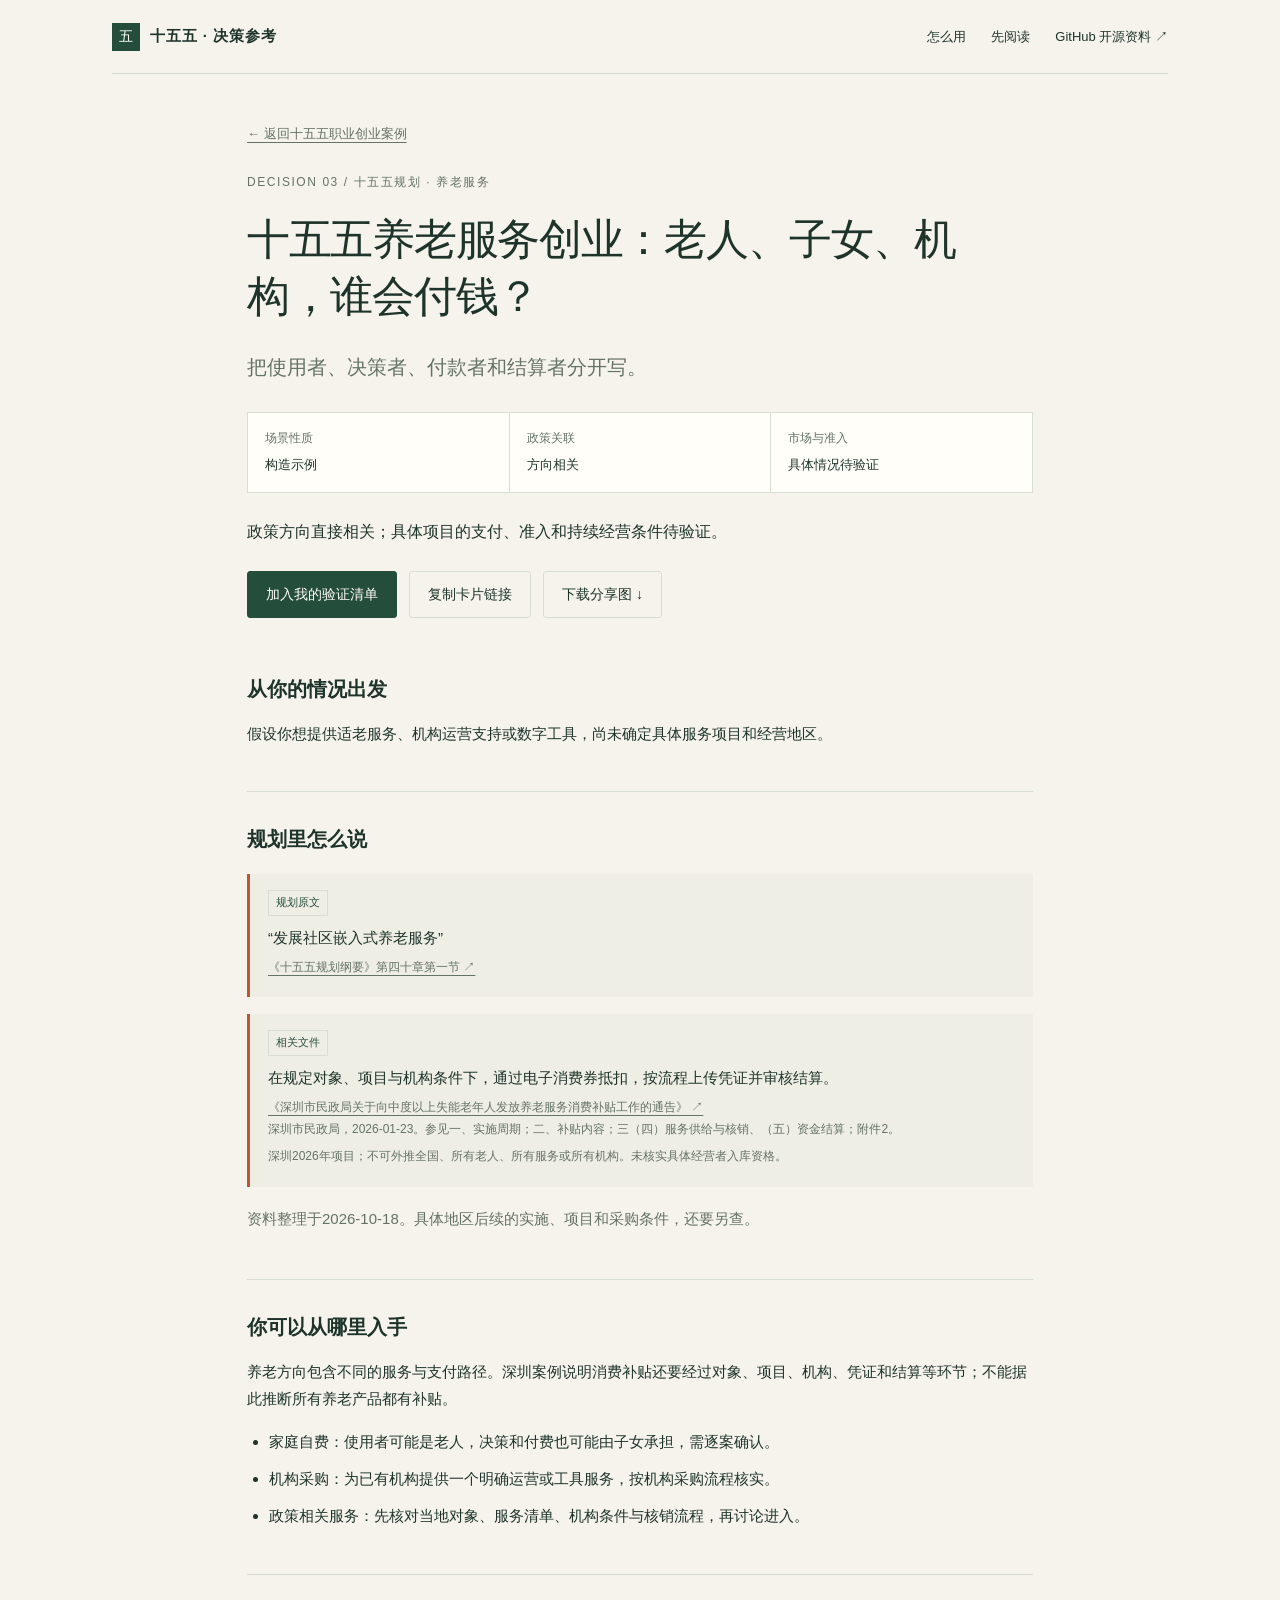
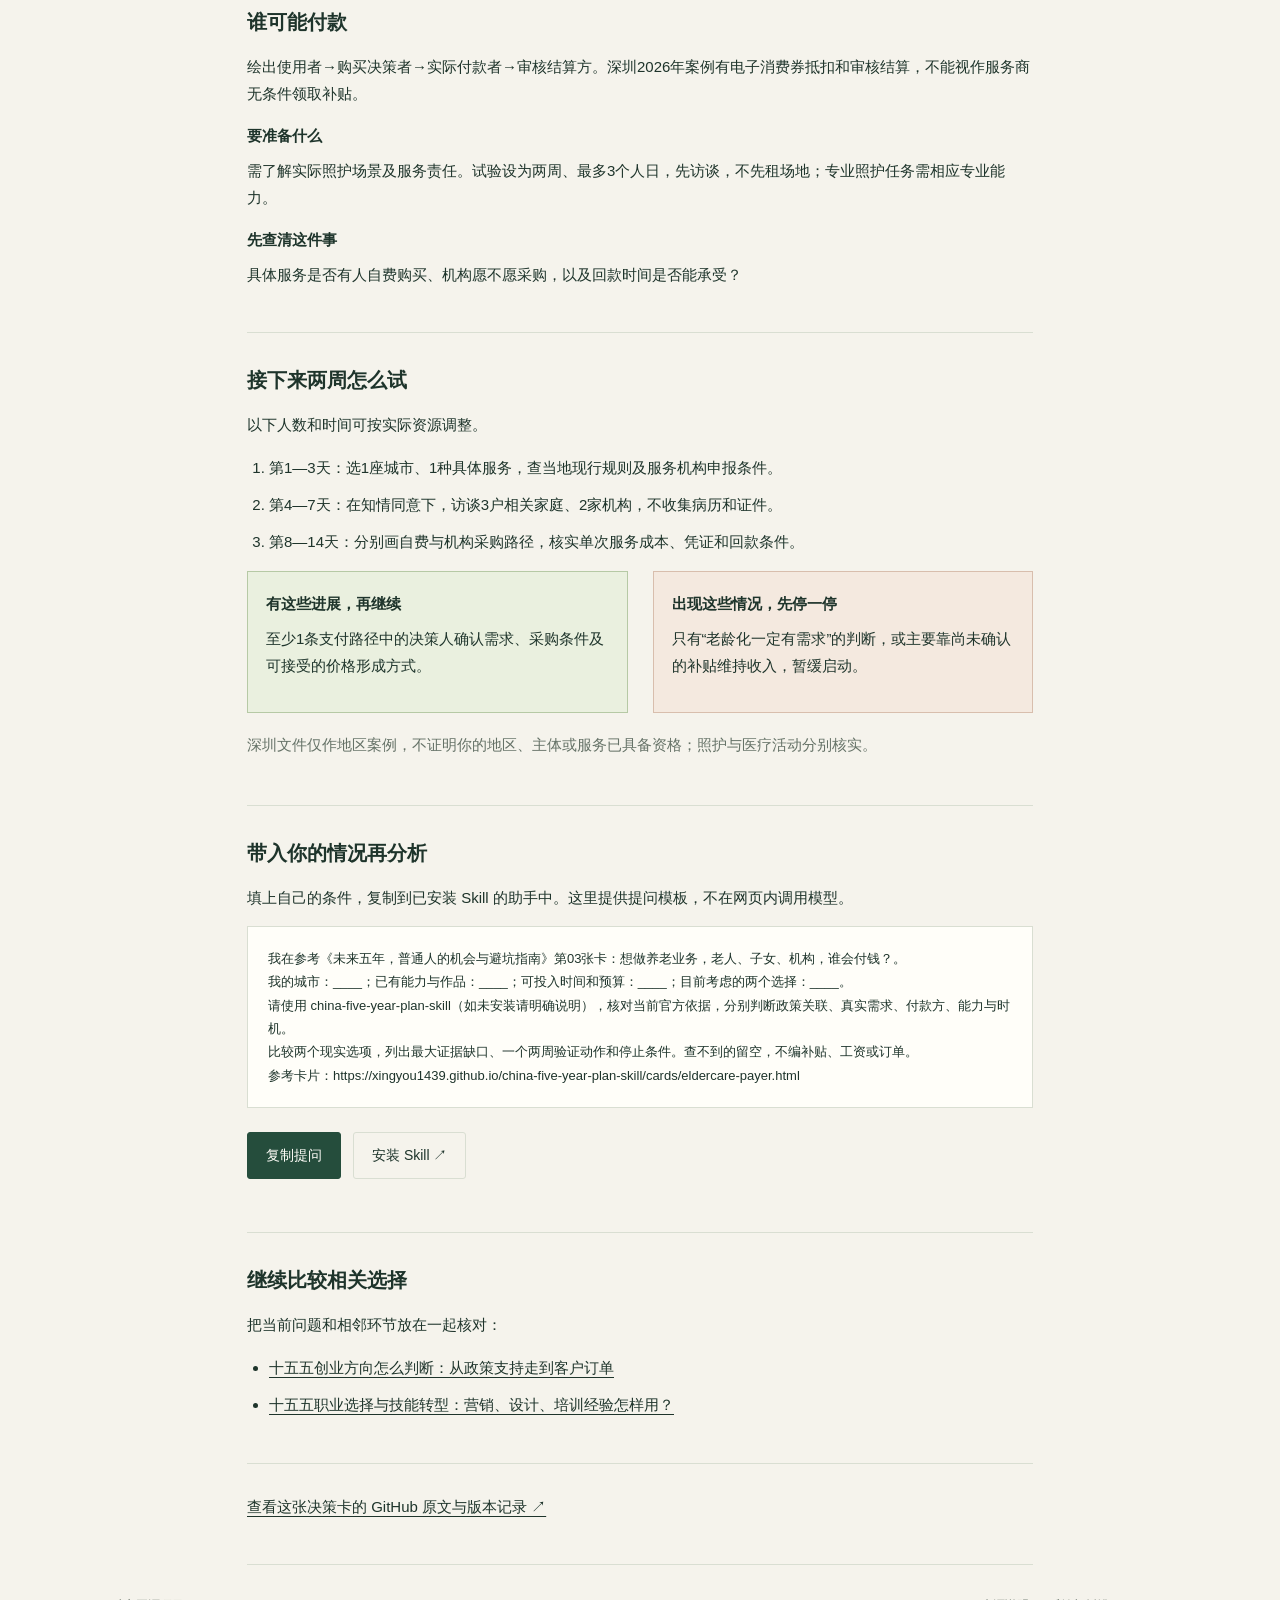
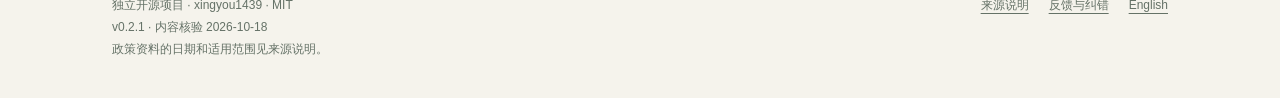
==== commit 84d179c9: "Simplify onboarding and move decision cards to optional reading" ====
--- a/site/cards/eldercare-payer.html
+++ b/site/cards/eldercare-payer.html
@@ -1,6 +1,6 @@
 <!doctype html>
 <html lang="zh-CN"><head><meta charset="utf-8"><meta name="viewport" content="width=device-width, initial-scale=1"><title>十五五养老服务创业：老人、子女、机构，谁会付钱？</title><meta name="description" content="结合十五五养老服务方向与有日期和地区边界的实施案例，区分使用者、决策者、付款方和结算方，研究自费与机构采购路径。具体地区资格、需求和回款条件待验证。"><meta name="theme-color" content="#254d3c"><link rel="canonical" href="https://xingyou1439.github.io/china-five-year-plan-skill/cards/eldercare-payer.html"><meta property="og:title" content="十五五养老服务创业：老人、子女、机构，谁会付钱？"><meta property="og:description" content="结合十五五养老服务方向与有日期和地区边界的实施案例，区分使用者、决策者、付款方和结算方，研究自费与机构采购路径。具体地区资格、需求和回款条件待验证。"><meta property="og:type" content="article"><meta property="og:url" content="https://xingyou1439.github.io/china-five-year-plan-skill/cards/eldercare-payer.html"><meta property="og:locale" content="zh_CN"><link rel="stylesheet" href="../style.css"></head>
-<body><div class="wrap"><header class="topbar"><a class="brand" href="https://xingyou1439.github.io/china-five-year-plan-skill/"><span class="mark">五</span>十五五 · 决策参考</a><nav class="nav" aria-label="主导航"><a href="https://xingyou1439.github.io/china-five-year-plan-skill/en/" lang="en" hreflang="en">English</a><a href="https://xingyou1439.github.io/china-five-year-plan-skill/#cases">读案例</a><a href="https://xingyou1439.github.io/china-five-year-plan-skill/#downloads">下载</a><a class="desktop" href="https://github.com/xingyou1439/china-five-year-plan-skill" target="_blank" rel="noopener">GitHub 开源资料 ↗</a></nav></header></div><main class="wrap detail" data-card="03"><a class="back" href="https://xingyou1439.github.io/china-five-year-plan-skill/#cases">← 返回十五五职业创业案例</a><p class="eyebrow" style="margin:24px 0 0">DECISION 03 / 十五五规划 · 养老服务</p><h1>十五五养老服务创业：老人、子女、机构，谁会付钱？</h1><p class="lead">把使用者、决策者、付款者和结算者分开写。</p><div class="status"><div><strong>场景性质</strong>构造示例</div><div><strong>政策关联</strong>方向相关</div><div><strong>市场与准入</strong>具体情况待验证</div></div><p>政策方向直接相关；具体项目的支付、准入和持续经营条件待验证。</p><div class="actions"><button class="btn" data-save="03" aria-pressed="false">加入我的验证清单</button><button class="btn secondary" data-share="03">复制卡片链接</button><a class="btn secondary" href="https://github.com/xingyou1439/china-five-year-plan-skill/releases/download/v0.2.1/decision-card-03.png" download>下载分享图 ↓</a></div>
+<body><div class="wrap"><header class="topbar"><a class="brand" href="https://xingyou1439.github.io/china-five-year-plan-skill/"><span class="mark">五</span>十五五 · 决策参考</a><nav class="nav" aria-label="主导航"><a href="https://xingyou1439.github.io/china-five-year-plan-skill/#start">怎么用</a><a href="https://xingyou1439.github.io/china-five-year-plan-skill/#downloads">先阅读</a><a class="desktop" href="https://github.com/xingyou1439/china-five-year-plan-skill" target="_blank" rel="noopener">GitHub 开源资料 ↗</a></nav></header></div><main class="wrap detail" data-card="03"><a class="back" href="https://xingyou1439.github.io/china-five-year-plan-skill/#cases">← 返回十五五职业创业案例</a><p class="eyebrow" style="margin:24px 0 0">DECISION 03 / 十五五规划 · 养老服务</p><h1>十五五养老服务创业：老人、子女、机构，谁会付钱？</h1><p class="lead">把使用者、决策者、付款者和结算者分开写。</p><div class="status"><div><strong>场景性质</strong>构造示例</div><div><strong>政策关联</strong>方向相关</div><div><strong>市场与准入</strong>具体情况待验证</div></div><p>政策方向直接相关；具体项目的支付、准入和持续经营条件待验证。</p><div class="actions"><button class="btn" data-save="03" aria-pressed="false">加入我的验证清单</button><button class="btn secondary" data-share="03">复制卡片链接</button><a class="btn secondary" href="https://github.com/xingyou1439/china-five-year-plan-skill/releases/download/v0.2.1/decision-card-03.png" download>下载分享图 ↓</a></div>
 <div class="block"><h2>从你的情况出发</h2><p>假设你想提供适老服务、机构运营支持或数字工具，尚未确定具体服务项目和经营地区。</p></div>
 <div class="block"><h2>规划里怎么说</h2><div class="evidence"><span class="fact-label">规划原文</span><p>“发展社区嵌入式养老服务”</p><p class="source"><a href="https://www.bjrd.gov.cn/zyfb/zt/14jqgrd04chybjdbthdztbd/wjbg/202603/t20260314_4557219.html" target="_blank" rel="noopener">《十五五规划纲要》第四十章第一节 ↗</a></p></div><div class="evidence"><span class="fact-label">相关文件</span><p>在规定对象、项目与机构条件下，通过电子消费券抵扣，按流程上传凭证并审核结算。</p><p class="source"><a href="https://www.sz.gov.cn/cn/xxgk/zfxxgj/tzgg/content/post_12614426.html" target="_blank" rel="noopener">《深圳市民政局关于向中度以上失能老年人发放养老服务消费补贴工作的通告》 ↗</a><br>深圳市民政局，2026-01-23。参见一、实施周期；二、补贴内容；三（四）服务供给与核销、（五）资金结算；附件2。</p><p class="source">深圳2026年项目；不可外推全国、所有老人、所有服务或所有机构。未核实具体经营者入库资格。</p></div><p class="boundary">资料整理于2026-10-18。具体地区后续的实施、项目和采购条件，还要另查。</p></div>
 <div class="block"><h2>你可以从哪里入手</h2><p>养老方向包含不同的服务与支付路径。深圳案例说明消费补贴还要经过对象、项目、机构、凭证和结算等环节；不能据此推断所有养老产品都有补贴。</p><ul><li>家庭自费：使用者可能是老人，决策和付费也可能由子女承担，需逐案确认。</li><li>机构采购：为已有机构提供一个明确运营或工具服务，按机构采购流程核实。</li><li>政策相关服务：先核对当地对象、服务清单、机构条件与核销流程，再讨论进入。</li></ul></div>
@@ -10,4 +10,4 @@
 我的城市：____；已有能力与作品：____；可投入时间和预算：____；目前考虑的两个选择：____。
 请使用 china-five-year-plan-skill（如未安装请明确说明），核对当前官方依据，分别判断政策关联、真实需求、付款方、能力与时机。
 比较两个现实选项，列出最大证据缺口、一个两周验证动作和停止条件。查不到的留空，不编补贴、工资或订单。
-参考卡片：https://xingyou1439.github.io/china-five-year-plan-skill/cards/eldercare-payer.html</pre><div class="actions"><button class="btn" data-prompt="03">复制提问</button><a class="btn secondary" href="https://github.com/xingyou1439/china-five-year-plan-skill#安装与使用">安装 Skill ↗</a></div></div><div class="block"><h2>继续比较相关选择</h2><p>把当前问题和相邻环节放在一起核对：</p><ul><li><a href="policy-to-order.html">十五五创业方向怎么判断：从政策支持走到客户订单</a></li><li><a href="skills-transfer.html">十五五职业选择与技能转型：营销、设计、培训经验怎样用？</a></li></ul></div><div class="block"><p><a href="https://github.com/xingyou1439/china-five-year-plan-skill/blob/codex/initial-release/guide/card-03.md">查看这张决策卡的 GitHub 原文与版本记录 ↗</a></p></div></main><div class="wrap"><footer class="footer"><p>独立开源项目 · xingyou1439 · MIT<br>v0.2.1 · 内容核验 2026-10-18<br>5个构造场景，商业需求与个人适配待验证。</p><div class="footer-links"><a href="https://github.com/xingyou1439/china-five-year-plan-skill/blob/codex/initial-release/SOURCE_NOTICE.md">来源说明</a><a href="https://github.com/xingyou1439/china-five-year-plan-skill/issues/new?template=guide-feedback.yml">反馈与纠错</a><a href="https://xingyou1439.github.io/china-five-year-plan-skill/en/" lang="en" hreflang="en">English overview</a></div></footer></div><script id="guide-data" type="application/json">{"version": "0.2.1", "title": "未来五年，普通人的机会与避坑指南", "subtitle": "基于十五五规划的职业与小生意决策参考", "author": "xingyou1439", "reviewed": "2026-10-18", "scope": "5个构造场景；政策引文已核对，商业需求与个人适配未实证。", "source_url": "https://www.bjrd.gov.cn/zyfb/zt/14jqgrd04chybjdbthdztbd/wjbg/202603/t20260314_4557219.html", "reader_url": "https://xingyou1439.github.io/china-five-year-plan-skill/", "repository": "https://github.com/xingyou1439/china-five-year-plan-skill", "cards": [{"id": "01", "slug": "manufacturing-ai", "topic": "AI服务", "audience": ["培训与咨询", "技术与交付"], "title": "给制造企业做 AI，先培训、实施，还是做软件？", "short_title": "制造业 AI，先卖哪一步", "lead": "先找一项反复发生的业务任务，再决定交付形式。", "situation": "假设你有企业培训或流程梳理经验，想给本地制造企业提供 AI 服务，尚无同类付费项目。", "judgment": "政策关联直接；首单需求、交付能力和付款意愿待验证。", "policy_ids": ["P03", "P07"], "chapter": "第四章第一节；第十三章第一节", "update_ids": ["U01", "U04"], "interpretation": "规划支持制造业数智化和中小企业赋能。对小团队，可先研究现有流程中的一个环节；这不等于应立即开发通用软件。", "roles": ["培训：客户已有明确学习需求，验收是掌握和使用，而非签到。", "实施：交付一项可测量流程，例如用脱敏样本整理询盘与产品资料。", "软件：多个独立客户出现相同需求，且愿意持续付费后，再研究产品化。"], "payer": "先访谈业务负责人，再确认预算审批人。候选客户是具体企业；不能把地方政府、园区或财政资金默认成付款方。", "capability": "需要客户访谈、流程梳理和基本交付能力；涉及系统集成时需补技术伙伴。试验投入自行设为两周、最多3个人日，不先买服务器或招人。", "gap": "缺少具体任务的现状成本、授权样本和付款决策。", "steps": ["第1—3天：找5家同一细分行业企业，问最近一次任务如何完成、谁负责、哪里返工。", "第4—7天：选1个任务，取得脱敏样本；记录人工耗时、错误与复核成本。", "第8—14天：用现有工具做对照演示，提交范围、验收方式和试点报价；不接入生产控制。"], "success": "至少1位预算负责人愿意确认小范围付费试点的范围和验收方法；改进包含人工复核后的净效果。", "stop": "只有“AI很重要”的认可，没有任务、样本或预算负责人，先换任务或客户；不进入重开发。", "boundary": "客户数据需获授权；部署、数据和行业要求按具体项目核实。", "share_line": "先卖一个能验收的改善，再决定做成什么产品。", "seo_title": "十五五规划与制造业AI服务：先培训、实施，还是做软件？", "seo_description": "结合十五五规划的中小企业数智赋能方向，比较AI培训、流程实施与软件产品三种交付方式，梳理客户与付款方、能力门槛及两周验证动作。构造场景，需求与付费意愿待验证。", "related_ids": ["05", "04"]}, {"id": "02", "slug": "robotics-services", "topic": "机器人", "audience": ["技术与交付", "行业从业者"], "title": "不会造机器人，小团队能参与哪一段？", "short_title": "不会造机器人，先找场景", "lead": "从用户现场的一项任务入手，寻找已有交付链条中的缺口。", "situation": "假设你熟悉某类工厂或仓储现场，但没有整机研发能力，也没有机器人部署履历。", "judgment": "方向相关；参与位置取决于现场知识、专业能力及已有供应商关系。", "policy_ids": ["P04", "P05"], "chapter": "第五章第一节、第二节", "update_ids": ["U02"], "interpretation": "国家部署真实场景、联合体和应用验证。可研究场景整理、流程文档、数据质量辅助和验收记录等服务；这些角色是本项目推导，并非官方指定给个人的机会。", "roles": ["现场梳理：把任务、环境、例外情况和验收方式写清楚。", "交付辅助：为已有集成商提供经其确认的流程文档或测试记录。", "专业技术服务：具备相应能力后，再研究部署、数据或运维任务。"], "payer": "候选付款方是整机企业、集成商或具体场景用户。逐家确认谁采购、按什么验收；不能把专项行动当成现成订单。", "capability": "需有现场进入条件、基础行业知识和安全意识。试验设为两周、最多3个人日，仅做访谈和文档样本，不购置机器人。", "gap": "哪一家已有项目、需要外部服务、允许你接触哪些场景和资料？", "steps": ["第1—3天：找3家相关集成商或整机企业，以及2家场景用户，核实真实项目阶段。", "第4—7天：选1项已有任务，整理流程、异常和验收记录样表。", "第8—14天：请项目负责人评审样表，询问可外包范围、供应商要求和采购方式。"], "success": "至少1个真实项目负责人确认具体交付缺口，并愿意讨论采购条件或样本评审。", "stop": "只有展会演示和宣传需求，无法定位用户现场、负责人或交付要求，暂停投入。", "boundary": "现场作业、设备操作、数据采集需另行授权和能力核验；不把流程文档服务冒充安全认证。", "share_line": "先找到机器人真正干活的地方，再找你能交付的一段。", "seo_title": "十五五机器人方向：不会造机器人，小团队能参与哪一段？", "seo_description": "从十五五规划的应用场景与产业发展方向出发，研究机器人现场梳理、流程文档和交付辅助等候选服务，核查采购方、能力门槛和项目条件。构造场景，不代表已有订单。", "related_ids": ["04", "05"]}, {"id": "03", "slug": "eldercare-payer", "topic": "养老服务", "audience": ["行业从业者", "培训与咨询"], "title": "想做养老业务，老人、子女、机构，谁会付钱？", "short_title": "养老需求，先画付款关系", "lead": "把使用者、决策者、付款者和结算者分开写。", "situation": "假设你想提供适老服务、机构运营支持或数字工具，尚未确定具体服务项目和经营地区。", "judgment": "政策方向直接相关；具体项目的支付、准入和持续经营条件待验证。", "policy_ids": ["P22"], "chapter": "第四十章第一节", "update_ids": ["U03"], "interpretation": "养老方向包含不同的服务与支付路径。深圳案例说明消费补贴还要经过对象、项目、机构、凭证和结算等环节；不能据此推断所有养老产品都有补贴。", "roles": ["家庭自费：使用者可能是老人，决策和付费也可能由子女承担，需逐案确认。", "机构采购：为已有机构提供一个明确运营或工具服务，按机构采购流程核实。", "政策相关服务：先核对当地对象、服务清单、机构条件与核销流程，再讨论进入。"], "payer": "绘出使用者→购买决策者→实际付款者→审核结算方。深圳2026年案例有电子消费券抵扣和审核结算，不能视作服务商无条件领取补贴。", "capability": "需了解实际照护场景及服务责任。试验设为两周、最多3个人日，先访谈，不先租场地；专业照护任务需相应专业能力。", "gap": "具体服务是否有人自费购买、机构愿不愿采购，以及回款时间是否能承受？", "steps": ["第1—3天：选1座城市、1种具体服务，查当地现行规则及服务机构申报条件。", "第4—7天：在知情同意下，访谈3户相关家庭、2家机构，不收集病历和证件。", "第8—14天：分别画自费与机构采购路径，核实单次服务成本、凭证和回款条件。"], "success": "至少1条支付路径中的决策人确认需求、采购条件及可接受的价格形成方式。", "stop": "只有“老龄化一定有需求”的判断，或主要靠尚未确认的补贴维持收入，暂缓启动。", "boundary": "深圳文件仅作地区案例，不证明你的地区、主体或服务已具备资格；照护与医疗活动分别核实。", "share_line": "先说清谁使用、谁决定、谁付钱，再谈银发经济。", "seo_title": "十五五养老服务创业：老人、子女、机构，谁会付钱？", "seo_description": "结合十五五养老服务方向与有日期和地区边界的实施案例，区分使用者、决策者、付款方和结算方，研究自费与机构采购路径。具体地区资格、需求和回款条件待验证。", "related_ids": ["04", "05"]}, {"id": "04", "slug": "policy-to-order", "topic": "选方向", "audience": ["准备创业", "行业从业者", "技术与交付", "培训与咨询"], "title": "国家支持的行业，为什么你仍然接不到订单？", "short_title": "从政策方向，走到真实订单", "lead": "方向之后，还有项目、采购、角色与交付条件。", "situation": "假设你看到一个行业进入规划，准备投入时间或资金，但没有明确客户和采购证据。", "judgment": "能确认方向；当前订单与个人适配证据不足。", "policy_ids": ["P01", "P02"], "chapter": "第六十二章第一节、第二节", "update_ids": [], "interpretation": "年度计划和具体工作安排是从国家方向追踪落实的线索。产业发展任务的推进方式，不等于给每个参与者分配预算或订单。", "roles": ["查执行：把国家方向继续追到地方年度安排和实际责任主体。", "查采购：找到具体购买任务、预算来源、采购条件或真实客户访谈。", "查位置：明确自己交付什么、与谁竞争、什么情况下拿不到这单。"], "payer": "逐项填：谁发起、谁使用、谁验收、谁审批付款。没有答案时，付款方仍是未知。", "capability": "需要基本检索、访谈与成本估算。试验设为两周、最多2个人日；先核实一个小任务，不为一个产业大词建团队。", "gap": "政策目标→实施工具→具体项目→采购需求→可进入角色，哪一段尚无证据？", "steps": ["第1—3天：选1项方向，找到对应地方部门或具体企业，不广泛堆资料。", "第4—7天：核验1份现行项目或采购文件，或取得1次预算负责人访谈记录。", "第8—14天：对照资格、范围、验收和回款条件，写出能进入与不能进入的理由。"], "success": "至少连通一条有出处的实施链，并定位可接触的真实付款决策人；未连通的环节如实留空。", "stop": "始终只有规划、新闻和券商观点，找不到项目与客户，降为观察方向。", "boundary": "采购公告也不等于你符合投标条件，更不等于已经中标；不代写虚构资质。", "share_line": "政策方向是检索起点；先把通向客户的链条补齐。", "seo_title": "十五五创业方向怎么判断：从政策支持走到客户订单", "seo_description": "怎样把十五五规划中的行业方向拆到实施项目、采购主体、客户与可交付任务？用五个问题识别创业判断的证据缺口，并设计两周验证与停止条件。", "related_ids": ["01", "03"]}, {"id": "05", "slug": "skills-transfer", "topic": "技能迁移", "audience": ["培训与咨询", "准备创业", "行业从业者"], "title": "已有营销、设计或培训经验，怎样参与新方向？", "short_title": "先迁移能力，再决定转行", "lead": "先换一个客户任务，做出样本，再决定是否彻底转行。", "situation": "假设你有营销、设计或培训履历，想进入新的产业客户群，但缺少行业项目。", "judgment": "服务能力与政策方向有条件关联；个人适配须用样本和客户反馈验证。", "policy_ids": ["P06", "P23"], "chapter": "第六章第一节；第四十一章第二节", "update_ids": ["U01"], "interpretation": "规划支持生产性服务业与制造业融合及职业技能培训。品牌、设计、培训可作为候选服务，但具体岗位需求、工资和客户付费不能从规划直接推出。", "roles": ["营销经验：研究某类工业产品的客户访谈和案例表达，避免先承诺获客效果。", "设计经验：研究产品说明、培训材料与界面信息呈现；技术规格需客户确认。", "培训经验：围绕一个真实岗位任务做练习和评估，先确认企业愿意采用。"], "payer": "候选付款方是具体企业的市场、业务或培训负责人；先确认谁有预算。已有关系不等于新的任务会采购。", "capability": "盘点已交付作品、可证明能力和行业知识缺口。试验设为两周、最多3个人日；不先辞职、不先报长期培训班。", "gap": "新客户为什么选你？行业术语、工作流程和验收要求，哪部分还不会？", "steps": ["第1—3天：列3项可证明能力，选1个细分行业，访谈3位相关负责人。", "第4—7天：用公开或获授权的脱敏材料，做1个针对真实任务的样本。", "第8—14天：让目标客户指出错误并评审，提交一个范围明确的付费试点方案。"], "success": "至少1位负责人愿意把样本用于真实任务评审，并讨论范围和预算；不以点赞作为需求证明。", "stop": "只有同行夸奖、无法通过行业评审，先补知识或调整客户；不因热点彻底转行。", "boundary": "构造样本应注明演示性质，不把示例公司或模拟结果写成客户案例。", "share_line": "带着已有交付能力进入新客户场景，再补行业知识。", "seo_title": "十五五职业选择与技能转型：营销、设计、培训经验怎样用？", "seo_description": "结合十五五规划，研究营销、设计和培训经验如何迁移到新的客户任务，盘点可证明能力、行业知识和付款方，再用样本评审验证方向。构造示例，不承诺岗位或收入。", "related_ids": ["01", "02"]}], "updates": [{"id": "U01", "title": "促进中小企业发展“十五五”规划", "issuer": "工业和信息化部等十部门", "document_date": "2026-09-01", "retrieved": "2026-10-18", "url": "https://www.bypc.gov.cn/zfxxgk/bmdwxzjd/bmdw/qkjj/fdzdgknr/zczxwdk/art/2026/art_0e79c958171a4d4e8ed7e3a26af99803.html", "host": "北京市昌平区政府转载全文", "locator": "二、主要任务（三）第8项及专栏3；第5项加强品牌培育", "quote": "体系化培育一批面向中小企业典型应用场景的专业化工具产品、解决方案和服务商。", "summary": "部署按细分场景培育工具、解决方案和服务商，并提出品牌培育任务。", "scope": "国家专项规划；方向和任务，不证明某企业采购或某服务商已获资格。"}, {"id": "U02", "title": "两部门关于联合开展2026年度人形机器人与具身智能实景实训专项行动的通知", "issuer": "工业和信息化部办公厅、国务院国资委办公厅", "document_date": "2026-06-03", "published": "2026-06-08", "retrieved": "2026-10-18", "url": "https://www.miit.gov.cn/zwgk/zcwj/wjfb/tz/art/2026/art_f291ccd3da4c47ce95741de63cc088e6.html", "host": "工业和信息化部", "locator": "二、主要任务（二）（三）（四）", "quote": "支持以用户单位、整机企业（或应用服务商）为主体", "summary": "围绕真实场景开展联合体协作、数据治理与应用验证。", "scope": "通知列明的地区、有关央企及参考开展工作的主体；不证明个人可以直接承接。工作计划报送节点已过，不作为当前开放申报入口。"}, {"id": "U03", "title": "深圳市民政局关于向中度以上失能老年人发放养老服务消费补贴工作的通告", "issuer": "深圳市民政局", "document_date": "2026-01-23", "retrieved": "2026-10-18", "url": "https://www.sz.gov.cn/cn/xxgk/zfxxgj/tzgg/content/post_12614426.html", "host": "深圳市政府", "locator": "一、实施周期；二、补贴内容；三（四）服务供给与核销、（五）资金结算；附件2", "quote": "养老服务消费补贴原则上每月结算一次。", "summary": "在规定对象、项目与机构条件下，通过电子消费券抵扣，按流程上传凭证并审核结算。", "scope": "深圳2026年项目；不可外推全国、所有老人、所有服务或所有机构。未核实具体经营者入库资格。"}, {"id": "U04", "title": "中小企业数字化赋能专项行动方案（2025—2027年）", "issuer": "工业和信息化部、财政部、中国人民银行、金融监管总局", "document_date": "2024-12-12", "retrieved": "2026-10-18", "url": "https://app.www.gov.cn/govdata/gov/202412/14/522696/article.html", "host": "中国政府网转载工信部原文", "locator": "二（四）第10项、（六）第14—15项", "quote": "培育一批“小快轻准”数字化产品和解决方案", "summary": "部署在细分行业推广场景型产品和服务；涉及客户营销等应用场景。", "scope": "2025—2027年国家行动方案；地方实施、服务商遴选、具体预算均需另查。"}], "seo_title": "十五五规划解读与职业创业选择｜未来五年机会与避坑指南", "seo_description": "基于十三五、十四五与十五五规划，分析职业选择、技能学习、制造业AI服务与小生意方向。提供有出处的决策卡、免费短版PDF和开源AI Skill，区分政策依据、参与门槛与待验证条件。"}</script><script src="../app.js" defer></script><div id="toast" class="toast" role="status" hidden></div></body></html>+参考卡片：https://xingyou1439.github.io/china-five-year-plan-skill/cards/eldercare-payer.html</pre><div class="actions"><button class="btn" data-prompt="03">复制提问</button><a class="btn secondary" href="https://github.com/xingyou1439/china-five-year-plan-skill#安装与使用">安装 Skill ↗</a></div></div><div class="block"><h2>继续比较相关选择</h2><p>把当前问题和相邻环节放在一起核对：</p><ul><li><a href="policy-to-order.html">十五五创业方向怎么判断：从政策支持走到客户订单</a></li><li><a href="skills-transfer.html">十五五职业选择与技能转型：营销、设计、培训经验怎样用？</a></li></ul></div><div class="block"><p><a href="https://github.com/xingyou1439/china-five-year-plan-skill/blob/codex/initial-release/guide/card-03.md">查看这张决策卡的 GitHub 原文与版本记录 ↗</a></p></div></main><div class="wrap"><footer class="footer"><p>独立开源项目 · xingyou1439 · MIT<br>v0.2.1 · 内容核验 2026-10-18<br>政策资料的日期和适用范围见来源说明。</p><div class="footer-links"><a href="https://github.com/xingyou1439/china-five-year-plan-skill/blob/codex/initial-release/SOURCE_NOTICE.md">来源说明</a><a href="https://github.com/xingyou1439/china-five-year-plan-skill/issues/new?template=guide-feedback.yml">反馈与纠错</a><a href="https://github.com/xingyou1439/china-five-year-plan-skill/blob/codex/initial-release/README.en.md">English</a></div></footer></div><script id="guide-data" type="application/json">{"version": "0.2.1", "title": "未来五年，普通人的机会与避坑指南", "subtitle": "基于十五五规划的职业与小生意决策参考", "author": "xingyou1439", "reviewed": "2026-10-18", "scope": "5个构造场景；政策引文已核对，商业需求与个人适配未实证。", "source_url": "https://www.bjrd.gov.cn/zyfb/zt/14jqgrd04chybjdbthdztbd/wjbg/202603/t20260314_4557219.html", "reader_url": "https://xingyou1439.github.io/china-five-year-plan-skill/", "repository": "https://github.com/xingyou1439/china-five-year-plan-skill", "cards": [{"id": "01", "slug": "manufacturing-ai", "topic": "AI服务", "audience": ["培训与咨询", "技术与交付"], "title": "给制造企业做 AI，先培训、实施，还是做软件？", "short_title": "制造业 AI，先卖哪一步", "lead": "先找一项反复发生的业务任务，再决定交付形式。", "situation": "假设你有企业培训或流程梳理经验，想给本地制造企业提供 AI 服务，尚无同类付费项目。", "judgment": "政策关联直接；首单需求、交付能力和付款意愿待验证。", "policy_ids": ["P03", "P07"], "chapter": "第四章第一节；第十三章第一节", "update_ids": ["U01", "U04"], "interpretation": "规划支持制造业数智化和中小企业赋能。对小团队，可先研究现有流程中的一个环节；这不等于应立即开发通用软件。", "roles": ["培训：客户已有明确学习需求，验收是掌握和使用，而非签到。", "实施：交付一项可测量流程，例如用脱敏样本整理询盘与产品资料。", "软件：多个独立客户出现相同需求，且愿意持续付费后，再研究产品化。"], "payer": "先访谈业务负责人，再确认预算审批人。候选客户是具体企业；不能把地方政府、园区或财政资金默认成付款方。", "capability": "需要客户访谈、流程梳理和基本交付能力；涉及系统集成时需补技术伙伴。试验投入自行设为两周、最多3个人日，不先买服务器或招人。", "gap": "缺少具体任务的现状成本、授权样本和付款决策。", "steps": ["第1—3天：找5家同一细分行业企业，问最近一次任务如何完成、谁负责、哪里返工。", "第4—7天：选1个任务，取得脱敏样本；记录人工耗时、错误与复核成本。", "第8—14天：用现有工具做对照演示，提交范围、验收方式和试点报价；不接入生产控制。"], "success": "至少1位预算负责人愿意确认小范围付费试点的范围和验收方法；改进包含人工复核后的净效果。", "stop": "只有“AI很重要”的认可，没有任务、样本或预算负责人，先换任务或客户；不进入重开发。", "boundary": "客户数据需获授权；部署、数据和行业要求按具体项目核实。", "share_line": "先卖一个能验收的改善，再决定做成什么产品。", "seo_title": "十五五规划与制造业AI服务：先培训、实施，还是做软件？", "seo_description": "结合十五五规划的中小企业数智赋能方向，比较AI培训、流程实施与软件产品三种交付方式，梳理客户与付款方、能力门槛及两周验证动作。构造场景，需求与付费意愿待验证。", "related_ids": ["05", "04"]}, {"id": "02", "slug": "robotics-services", "topic": "机器人", "audience": ["技术与交付", "行业从业者"], "title": "不会造机器人，小团队能参与哪一段？", "short_title": "不会造机器人，先找场景", "lead": "从用户现场的一项任务入手，寻找已有交付链条中的缺口。", "situation": "假设你熟悉某类工厂或仓储现场，但没有整机研发能力，也没有机器人部署履历。", "judgment": "方向相关；参与位置取决于现场知识、专业能力及已有供应商关系。", "policy_ids": ["P04", "P05"], "chapter": "第五章第一节、第二节", "update_ids": ["U02"], "interpretation": "国家部署真实场景、联合体和应用验证。可研究场景整理、流程文档、数据质量辅助和验收记录等服务；这些角色是本项目推导，并非官方指定给个人的机会。", "roles": ["现场梳理：把任务、环境、例外情况和验收方式写清楚。", "交付辅助：为已有集成商提供经其确认的流程文档或测试记录。", "专业技术服务：具备相应能力后，再研究部署、数据或运维任务。"], "payer": "候选付款方是整机企业、集成商或具体场景用户。逐家确认谁采购、按什么验收；不能把专项行动当成现成订单。", "capability": "需有现场进入条件、基础行业知识和安全意识。试验设为两周、最多3个人日，仅做访谈和文档样本，不购置机器人。", "gap": "哪一家已有项目、需要外部服务、允许你接触哪些场景和资料？", "steps": ["第1—3天：找3家相关集成商或整机企业，以及2家场景用户，核实真实项目阶段。", "第4—7天：选1项已有任务，整理流程、异常和验收记录样表。", "第8—14天：请项目负责人评审样表，询问可外包范围、供应商要求和采购方式。"], "success": "至少1个真实项目负责人确认具体交付缺口，并愿意讨论采购条件或样本评审。", "stop": "只有展会演示和宣传需求，无法定位用户现场、负责人或交付要求，暂停投入。", "boundary": "现场作业、设备操作、数据采集需另行授权和能力核验；不把流程文档服务冒充安全认证。", "share_line": "先找到机器人真正干活的地方，再找你能交付的一段。", "seo_title": "十五五机器人方向：不会造机器人，小团队能参与哪一段？", "seo_description": "从十五五规划的应用场景与产业发展方向出发，研究机器人现场梳理、流程文档和交付辅助等候选服务，核查采购方、能力门槛和项目条件。构造场景，不代表已有订单。", "related_ids": ["04", "05"]}, {"id": "03", "slug": "eldercare-payer", "topic": "养老服务", "audience": ["行业从业者", "培训与咨询"], "title": "想做养老业务，老人、子女、机构，谁会付钱？", "short_title": "养老需求，先画付款关系", "lead": "把使用者、决策者、付款者和结算者分开写。", "situation": "假设你想提供适老服务、机构运营支持或数字工具，尚未确定具体服务项目和经营地区。", "judgment": "政策方向直接相关；具体项目的支付、准入和持续经营条件待验证。", "policy_ids": ["P22"], "chapter": "第四十章第一节", "update_ids": ["U03"], "interpretation": "养老方向包含不同的服务与支付路径。深圳案例说明消费补贴还要经过对象、项目、机构、凭证和结算等环节；不能据此推断所有养老产品都有补贴。", "roles": ["家庭自费：使用者可能是老人，决策和付费也可能由子女承担，需逐案确认。", "机构采购：为已有机构提供一个明确运营或工具服务，按机构采购流程核实。", "政策相关服务：先核对当地对象、服务清单、机构条件与核销流程，再讨论进入。"], "payer": "绘出使用者→购买决策者→实际付款者→审核结算方。深圳2026年案例有电子消费券抵扣和审核结算，不能视作服务商无条件领取补贴。", "capability": "需了解实际照护场景及服务责任。试验设为两周、最多3个人日，先访谈，不先租场地；专业照护任务需相应专业能力。", "gap": "具体服务是否有人自费购买、机构愿不愿采购，以及回款时间是否能承受？", "steps": ["第1—3天：选1座城市、1种具体服务，查当地现行规则及服务机构申报条件。", "第4—7天：在知情同意下，访谈3户相关家庭、2家机构，不收集病历和证件。", "第8—14天：分别画自费与机构采购路径，核实单次服务成本、凭证和回款条件。"], "success": "至少1条支付路径中的决策人确认需求、采购条件及可接受的价格形成方式。", "stop": "只有“老龄化一定有需求”的判断，或主要靠尚未确认的补贴维持收入，暂缓启动。", "boundary": "深圳文件仅作地区案例，不证明你的地区、主体或服务已具备资格；照护与医疗活动分别核实。", "share_line": "先说清谁使用、谁决定、谁付钱，再谈银发经济。", "seo_title": "十五五养老服务创业：老人、子女、机构，谁会付钱？", "seo_description": "结合十五五养老服务方向与有日期和地区边界的实施案例，区分使用者、决策者、付款方和结算方，研究自费与机构采购路径。具体地区资格、需求和回款条件待验证。", "related_ids": ["04", "05"]}, {"id": "04", "slug": "policy-to-order", "topic": "选方向", "audience": ["准备创业", "行业从业者", "技术与交付", "培训与咨询"], "title": "国家支持的行业，为什么你仍然接不到订单？", "short_title": "从政策方向，走到真实订单", "lead": "方向之后，还有项目、采购、角色与交付条件。", "situation": "假设你看到一个行业进入规划，准备投入时间或资金，但没有明确客户和采购证据。", "judgment": "能确认方向；当前订单与个人适配证据不足。", "policy_ids": ["P01", "P02"], "chapter": "第六十二章第一节、第二节", "update_ids": [], "interpretation": "年度计划和具体工作安排是从国家方向追踪落实的线索。产业发展任务的推进方式，不等于给每个参与者分配预算或订单。", "roles": ["查执行：把国家方向继续追到地方年度安排和实际责任主体。", "查采购：找到具体购买任务、预算来源、采购条件或真实客户访谈。", "查位置：明确自己交付什么、与谁竞争、什么情况下拿不到这单。"], "payer": "逐项填：谁发起、谁使用、谁验收、谁审批付款。没有答案时，付款方仍是未知。", "capability": "需要基本检索、访谈与成本估算。试验设为两周、最多2个人日；先核实一个小任务，不为一个产业大词建团队。", "gap": "政策目标→实施工具→具体项目→采购需求→可进入角色，哪一段尚无证据？", "steps": ["第1—3天：选1项方向，找到对应地方部门或具体企业，不广泛堆资料。", "第4—7天：核验1份现行项目或采购文件，或取得1次预算负责人访谈记录。", "第8—14天：对照资格、范围、验收和回款条件，写出能进入与不能进入的理由。"], "success": "至少连通一条有出处的实施链，并定位可接触的真实付款决策人；未连通的环节如实留空。", "stop": "始终只有规划、新闻和券商观点，找不到项目与客户，降为观察方向。", "boundary": "采购公告也不等于你符合投标条件，更不等于已经中标；不代写虚构资质。", "share_line": "政策方向是检索起点；先把通向客户的链条补齐。", "seo_title": "十五五创业方向怎么判断：从政策支持走到客户订单", "seo_description": "怎样把十五五规划中的行业方向拆到实施项目、采购主体、客户与可交付任务？用五个问题识别创业判断的证据缺口，并设计两周验证与停止条件。", "related_ids": ["01", "03"]}, {"id": "05", "slug": "skills-transfer", "topic": "技能迁移", "audience": ["培训与咨询", "准备创业", "行业从业者"], "title": "已有营销、设计或培训经验，怎样参与新方向？", "short_title": "先迁移能力，再决定转行", "lead": "先换一个客户任务，做出样本，再决定是否彻底转行。", "situation": "假设你有营销、设计或培训履历，想进入新的产业客户群，但缺少行业项目。", "judgment": "服务能力与政策方向有条件关联；个人适配须用样本和客户反馈验证。", "policy_ids": ["P06", "P23"], "chapter": "第六章第一节；第四十一章第二节", "update_ids": ["U01"], "interpretation": "规划支持生产性服务业与制造业融合及职业技能培训。品牌、设计、培训可作为候选服务，但具体岗位需求、工资和客户付费不能从规划直接推出。", "roles": ["营销经验：研究某类工业产品的客户访谈和案例表达，避免先承诺获客效果。", "设计经验：研究产品说明、培训材料与界面信息呈现；技术规格需客户确认。", "培训经验：围绕一个真实岗位任务做练习和评估，先确认企业愿意采用。"], "payer": "候选付款方是具体企业的市场、业务或培训负责人；先确认谁有预算。已有关系不等于新的任务会采购。", "capability": "盘点已交付作品、可证明能力和行业知识缺口。试验设为两周、最多3个人日；不先辞职、不先报长期培训班。", "gap": "新客户为什么选你？行业术语、工作流程和验收要求，哪部分还不会？", "steps": ["第1—3天：列3项可证明能力，选1个细分行业，访谈3位相关负责人。", "第4—7天：用公开或获授权的脱敏材料，做1个针对真实任务的样本。", "第8—14天：让目标客户指出错误并评审，提交一个范围明确的付费试点方案。"], "success": "至少1位负责人愿意把样本用于真实任务评审，并讨论范围和预算；不以点赞作为需求证明。", "stop": "只有同行夸奖、无法通过行业评审，先补知识或调整客户；不因热点彻底转行。", "boundary": "构造样本应注明演示性质，不把示例公司或模拟结果写成客户案例。", "share_line": "带着已有交付能力进入新客户场景，再补行业知识。", "seo_title": "十五五职业选择与技能转型：营销、设计、培训经验怎样用？", "seo_description": "结合十五五规划，研究营销、设计和培训经验如何迁移到新的客户任务，盘点可证明能力、行业知识和付款方，再用样本评审验证方向。构造示例，不承诺岗位或收入。", "related_ids": ["01", "02"]}], "updates": [{"id": "U01", "title": "促进中小企业发展“十五五”规划", "issuer": "工业和信息化部等十部门", "document_date": "2026-09-01", "retrieved": "2026-10-18", "url": "https://www.bypc.gov.cn/zfxxgk/bmdwxzjd/bmdw/qkjj/fdzdgknr/zczxwdk/art/2026/art_0e79c958171a4d4e8ed7e3a26af99803.html", "host": "北京市昌平区政府转载全文", "locator": "二、主要任务（三）第8项及专栏3；第5项加强品牌培育", "quote": "体系化培育一批面向中小企业典型应用场景的专业化工具产品、解决方案和服务商。", "summary": "部署按细分场景培育工具、解决方案和服务商，并提出品牌培育任务。", "scope": "国家专项规划；方向和任务，不证明某企业采购或某服务商已获资格。"}, {"id": "U02", "title": "两部门关于联合开展2026年度人形机器人与具身智能实景实训专项行动的通知", "issuer": "工业和信息化部办公厅、国务院国资委办公厅", "document_date": "2026-06-03", "published": "2026-06-08", "retrieved": "2026-10-18", "url": "https://www.miit.gov.cn/zwgk/zcwj/wjfb/tz/art/2026/art_f291ccd3da4c47ce95741de63cc088e6.html", "host": "工业和信息化部", "locator": "二、主要任务（二）（三）（四）", "quote": "支持以用户单位、整机企业（或应用服务商）为主体", "summary": "围绕真实场景开展联合体协作、数据治理与应用验证。", "scope": "通知列明的地区、有关央企及参考开展工作的主体；不证明个人可以直接承接。工作计划报送节点已过，不作为当前开放申报入口。"}, {"id": "U03", "title": "深圳市民政局关于向中度以上失能老年人发放养老服务消费补贴工作的通告", "issuer": "深圳市民政局", "document_date": "2026-01-23", "retrieved": "2026-10-18", "url": "https://www.sz.gov.cn/cn/xxgk/zfxxgj/tzgg/content/post_12614426.html", "host": "深圳市政府", "locator": "一、实施周期；二、补贴内容；三（四）服务供给与核销、（五）资金结算；附件2", "quote": "养老服务消费补贴原则上每月结算一次。", "summary": "在规定对象、项目与机构条件下，通过电子消费券抵扣，按流程上传凭证并审核结算。", "scope": "深圳2026年项目；不可外推全国、所有老人、所有服务或所有机构。未核实具体经营者入库资格。"}, {"id": "U04", "title": "中小企业数字化赋能专项行动方案（2025—2027年）", "issuer": "工业和信息化部、财政部、中国人民银行、金融监管总局", "document_date": "2024-12-12", "retrieved": "2026-10-18", "url": "https://app.www.gov.cn/govdata/gov/202412/14/522696/article.html", "host": "中国政府网转载工信部原文", "locator": "二（四）第10项、（六）第14—15项", "quote": "培育一批“小快轻准”数字化产品和解决方案", "summary": "部署在细分行业推广场景型产品和服务；涉及客户营销等应用场景。", "scope": "2025—2027年国家行动方案；地方实施、服务商遴选、具体预算均需另查。"}], "seo_title": "十五五规划解读与职业创业选择｜未来五年机会与避坑指南", "seo_description": "免费的双语 AI Skill，结合十三五、十四五与十五五规划，分析职业、技能学习、创业和项目选择。带入自己的情况提问，获得有政策出处的判断与下一步建议；也可先阅读案例和短版 PDF。"}</script><script src="../app.js" defer></script><div id="toast" class="toast" role="status" hidden></div></body></html>
--- a/site/style.css
+++ b/site/style.css
@@ -6,4 +6,4 @@
 
 .share-qr{float:right;width:130px;height:130px;margin-left:22px;background:white;padding:4px}.share-foot{min-height:155px}
 
-html[lang="en"] .detail{overflow-wrap:anywhere}html[lang="en"] .topbar{flex-wrap:wrap}html[lang="en"] .nav{flex-wrap:wrap}html[lang="en"] pre{overflow-wrap:anywhere}html[lang="en"] h1{font-family:var(--sans)}
+.case-library{margin:32px 0;border:1px solid var(--line);background:var(--paper);padding:0 24px}.case-library>summary{cursor:pointer;padding:20px 0;font-weight:600;scroll-margin-top:24px}.case-library>section:last-child{border-bottom:0}.case-library:focus-within{outline-offset:4px}@media(max-width:760px){.case-library{padding:0 16px}}
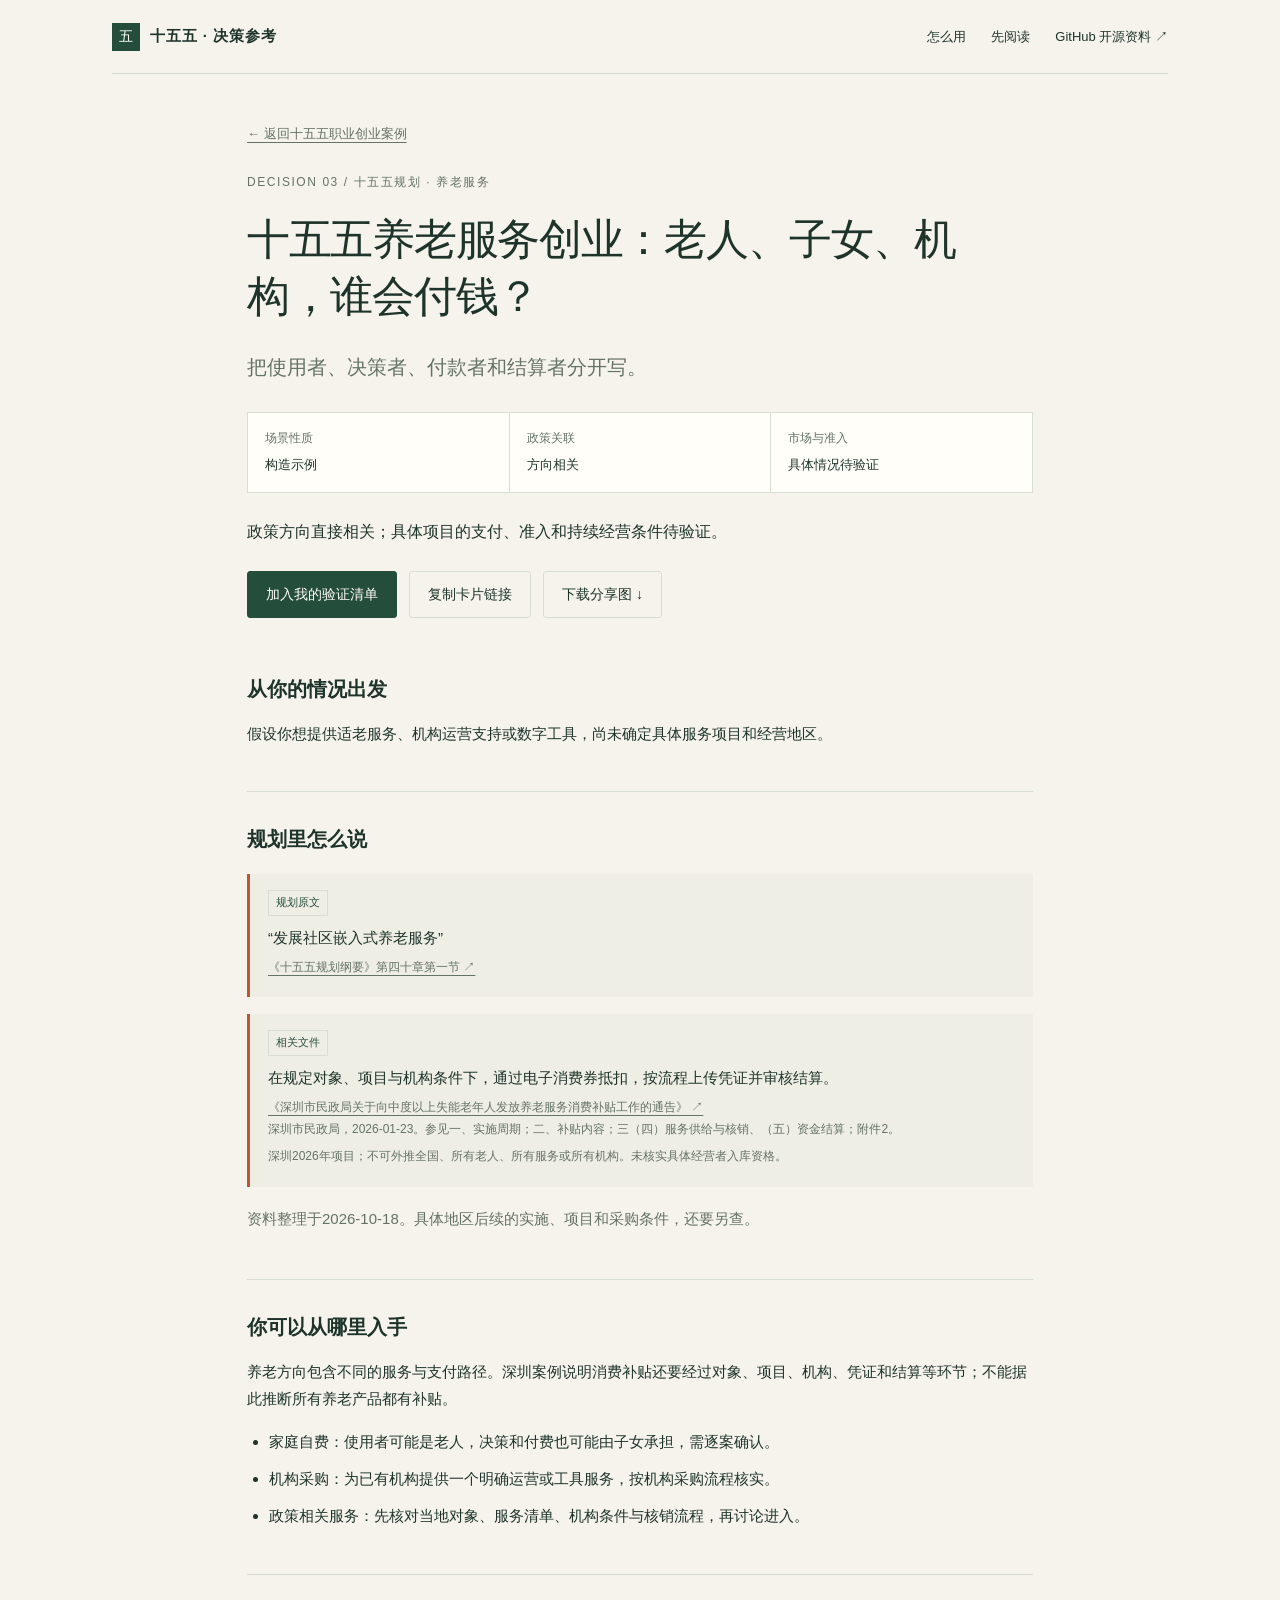
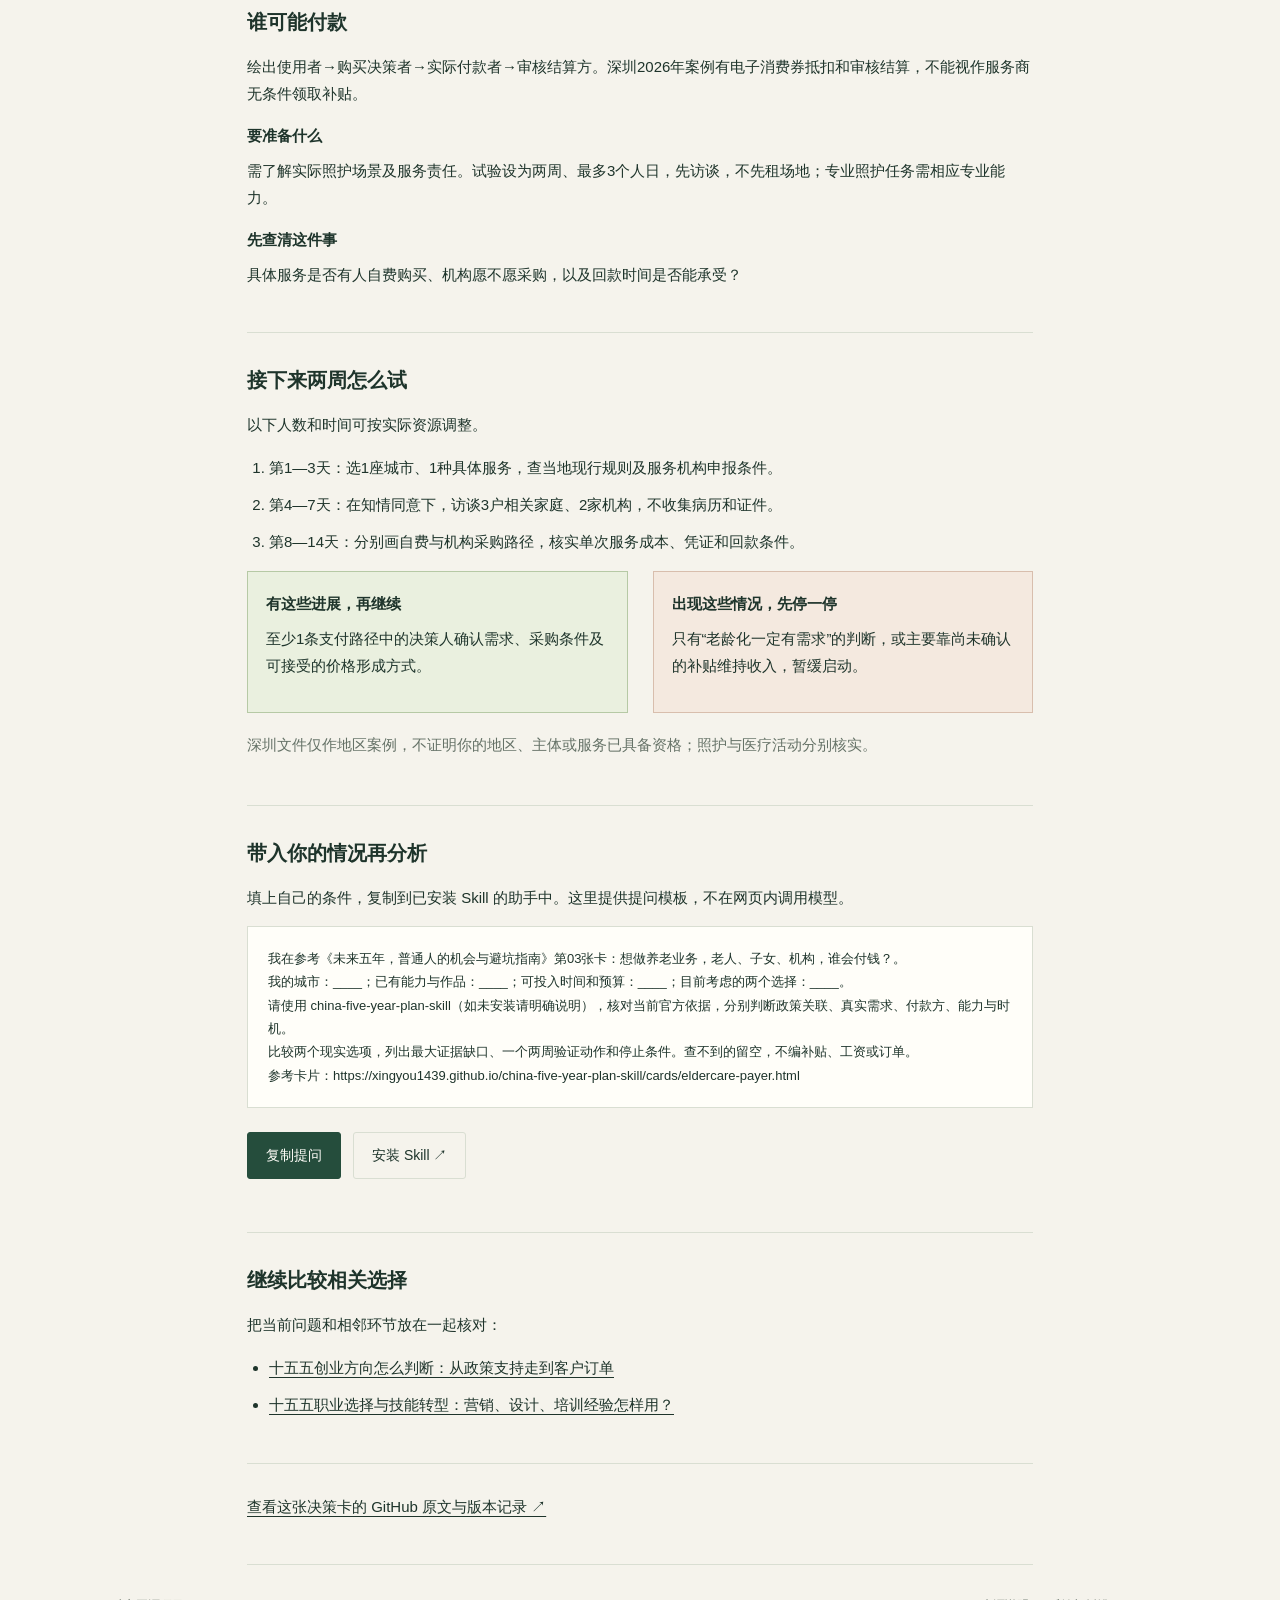
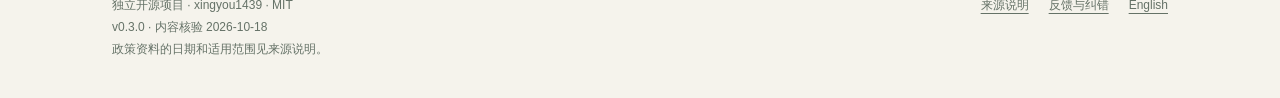
==== commit 1b42ca6b: "Release v0.3.0 with guided prompts, decision notes and a complete walkthrough" ====
--- a/site/cards/eldercare-payer.html
+++ b/site/cards/eldercare-payer.html
@@ -1,6 +1,6 @@
 <!doctype html>
 <html lang="zh-CN"><head><meta charset="utf-8"><meta name="viewport" content="width=device-width, initial-scale=1"><title>十五五养老服务创业：老人、子女、机构，谁会付钱？</title><meta name="description" content="结合十五五养老服务方向与有日期和地区边界的实施案例，区分使用者、决策者、付款方和结算方，研究自费与机构采购路径。具体地区资格、需求和回款条件待验证。"><meta name="theme-color" content="#254d3c"><link rel="canonical" href="https://xingyou1439.github.io/china-five-year-plan-skill/cards/eldercare-payer.html"><meta property="og:title" content="十五五养老服务创业：老人、子女、机构，谁会付钱？"><meta property="og:description" content="结合十五五养老服务方向与有日期和地区边界的实施案例，区分使用者、决策者、付款方和结算方，研究自费与机构采购路径。具体地区资格、需求和回款条件待验证。"><meta property="og:type" content="article"><meta property="og:url" content="https://xingyou1439.github.io/china-five-year-plan-skill/cards/eldercare-payer.html"><meta property="og:locale" content="zh_CN"><link rel="stylesheet" href="../style.css"></head>
-<body><div class="wrap"><header class="topbar"><a class="brand" href="https://xingyou1439.github.io/china-five-year-plan-skill/"><span class="mark">五</span>十五五 · 决策参考</a><nav class="nav" aria-label="主导航"><a href="https://xingyou1439.github.io/china-five-year-plan-skill/#start">怎么用</a><a href="https://xingyou1439.github.io/china-five-year-plan-skill/#downloads">先阅读</a><a class="desktop" href="https://github.com/xingyou1439/china-five-year-plan-skill" target="_blank" rel="noopener">GitHub 开源资料 ↗</a></nav></header></div><main class="wrap detail" data-card="03"><a class="back" href="https://xingyou1439.github.io/china-five-year-plan-skill/#cases">← 返回十五五职业创业案例</a><p class="eyebrow" style="margin:24px 0 0">DECISION 03 / 十五五规划 · 养老服务</p><h1>十五五养老服务创业：老人、子女、机构，谁会付钱？</h1><p class="lead">把使用者、决策者、付款者和结算者分开写。</p><div class="status"><div><strong>场景性质</strong>构造示例</div><div><strong>政策关联</strong>方向相关</div><div><strong>市场与准入</strong>具体情况待验证</div></div><p>政策方向直接相关；具体项目的支付、准入和持续经营条件待验证。</p><div class="actions"><button class="btn" data-save="03" aria-pressed="false">加入我的验证清单</button><button class="btn secondary" data-share="03">复制卡片链接</button><a class="btn secondary" href="https://github.com/xingyou1439/china-five-year-plan-skill/releases/download/v0.2.1/decision-card-03.png" download>下载分享图 ↓</a></div>
+<body><div class="wrap"><header class="topbar"><a class="brand" href="https://xingyou1439.github.io/china-five-year-plan-skill/"><span class="mark">五</span>十五五 · 决策参考</a><nav class="nav" aria-label="主导航"><a href="https://xingyou1439.github.io/china-five-year-plan-skill/#start">怎么用</a><a href="https://xingyou1439.github.io/china-five-year-plan-skill/#downloads">先阅读</a><a class="desktop" href="https://github.com/xingyou1439/china-five-year-plan-skill" target="_blank" rel="noopener">GitHub 开源资料 ↗</a></nav></header></div><main class="wrap detail" data-card="03"><a class="back" href="https://xingyou1439.github.io/china-five-year-plan-skill/#cases">← 返回十五五职业创业案例</a><p class="eyebrow" style="margin:24px 0 0">DECISION 03 / 十五五规划 · 养老服务</p><h1>十五五养老服务创业：老人、子女、机构，谁会付钱？</h1><p class="lead">把使用者、决策者、付款者和结算者分开写。</p><div class="status"><div><strong>场景性质</strong>构造示例</div><div><strong>政策关联</strong>方向相关</div><div><strong>市场与准入</strong>具体情况待验证</div></div><p>政策方向直接相关；具体项目的支付、准入和持续经营条件待验证。</p><div class="actions"><button class="btn" data-save="03" aria-pressed="false">加入我的验证清单</button><button class="btn secondary" data-share="03">复制卡片链接</button><a class="btn secondary" href="https://github.com/xingyou1439/china-five-year-plan-skill/releases/download/v0.3.0/decision-card-03.png" download>下载分享图 ↓</a></div>
 <div class="block"><h2>从你的情况出发</h2><p>假设你想提供适老服务、机构运营支持或数字工具，尚未确定具体服务项目和经营地区。</p></div>
 <div class="block"><h2>规划里怎么说</h2><div class="evidence"><span class="fact-label">规划原文</span><p>“发展社区嵌入式养老服务”</p><p class="source"><a href="https://www.bjrd.gov.cn/zyfb/zt/14jqgrd04chybjdbthdztbd/wjbg/202603/t20260314_4557219.html" target="_blank" rel="noopener">《十五五规划纲要》第四十章第一节 ↗</a></p></div><div class="evidence"><span class="fact-label">相关文件</span><p>在规定对象、项目与机构条件下，通过电子消费券抵扣，按流程上传凭证并审核结算。</p><p class="source"><a href="https://www.sz.gov.cn/cn/xxgk/zfxxgj/tzgg/content/post_12614426.html" target="_blank" rel="noopener">《深圳市民政局关于向中度以上失能老年人发放养老服务消费补贴工作的通告》 ↗</a><br>深圳市民政局，2026-01-23。参见一、实施周期；二、补贴内容；三（四）服务供给与核销、（五）资金结算；附件2。</p><p class="source">深圳2026年项目；不可外推全国、所有老人、所有服务或所有机构。未核实具体经营者入库资格。</p></div><p class="boundary">资料整理于2026-10-18。具体地区后续的实施、项目和采购条件，还要另查。</p></div>
 <div class="block"><h2>你可以从哪里入手</h2><p>养老方向包含不同的服务与支付路径。深圳案例说明消费补贴还要经过对象、项目、机构、凭证和结算等环节；不能据此推断所有养老产品都有补贴。</p><ul><li>家庭自费：使用者可能是老人，决策和付费也可能由子女承担，需逐案确认。</li><li>机构采购：为已有机构提供一个明确运营或工具服务，按机构采购流程核实。</li><li>政策相关服务：先核对当地对象、服务清单、机构条件与核销流程，再讨论进入。</li></ul></div>
@@ -10,4 +10,4 @@
 我的城市：____；已有能力与作品：____；可投入时间和预算：____；目前考虑的两个选择：____。
 请使用 china-five-year-plan-skill（如未安装请明确说明），核对当前官方依据，分别判断政策关联、真实需求、付款方、能力与时机。
 比较两个现实选项，列出最大证据缺口、一个两周验证动作和停止条件。查不到的留空，不编补贴、工资或订单。
-参考卡片：https://xingyou1439.github.io/china-five-year-plan-skill/cards/eldercare-payer.html</pre><div class="actions"><button class="btn" data-prompt="03">复制提问</button><a class="btn secondary" href="https://github.com/xingyou1439/china-five-year-plan-skill#安装与使用">安装 Skill ↗</a></div></div><div class="block"><h2>继续比较相关选择</h2><p>把当前问题和相邻环节放在一起核对：</p><ul><li><a href="policy-to-order.html">十五五创业方向怎么判断：从政策支持走到客户订单</a></li><li><a href="skills-transfer.html">十五五职业选择与技能转型：营销、设计、培训经验怎样用？</a></li></ul></div><div class="block"><p><a href="https://github.com/xingyou1439/china-five-year-plan-skill/blob/codex/initial-release/guide/card-03.md">查看这张决策卡的 GitHub 原文与版本记录 ↗</a></p></div></main><div class="wrap"><footer class="footer"><p>独立开源项目 · xingyou1439 · MIT<br>v0.2.1 · 内容核验 2026-10-18<br>政策资料的日期和适用范围见来源说明。</p><div class="footer-links"><a href="https://github.com/xingyou1439/china-five-year-plan-skill/blob/codex/initial-release/SOURCE_NOTICE.md">来源说明</a><a href="https://github.com/xingyou1439/china-five-year-plan-skill/issues/new?template=guide-feedback.yml">反馈与纠错</a><a href="https://github.com/xingyou1439/china-five-year-plan-skill/blob/codex/initial-release/README.en.md">English</a></div></footer></div><script id="guide-data" type="application/json">{"version": "0.2.1", "title": "未来五年，普通人的机会与避坑指南", "subtitle": "基于十五五规划的职业与小生意决策参考", "author": "xingyou1439", "reviewed": "2026-10-18", "scope": "5个构造场景；政策引文已核对，商业需求与个人适配未实证。", "source_url": "https://www.bjrd.gov.cn/zyfb/zt/14jqgrd04chybjdbthdztbd/wjbg/202603/t20260314_4557219.html", "reader_url": "https://xingyou1439.github.io/china-five-year-plan-skill/", "repository": "https://github.com/xingyou1439/china-five-year-plan-skill", "cards": [{"id": "01", "slug": "manufacturing-ai", "topic": "AI服务", "audience": ["培训与咨询", "技术与交付"], "title": "给制造企业做 AI，先培训、实施，还是做软件？", "short_title": "制造业 AI，先卖哪一步", "lead": "先找一项反复发生的业务任务，再决定交付形式。", "situation": "假设你有企业培训或流程梳理经验，想给本地制造企业提供 AI 服务，尚无同类付费项目。", "judgment": "政策关联直接；首单需求、交付能力和付款意愿待验证。", "policy_ids": ["P03", "P07"], "chapter": "第四章第一节；第十三章第一节", "update_ids": ["U01", "U04"], "interpretation": "规划支持制造业数智化和中小企业赋能。对小团队，可先研究现有流程中的一个环节；这不等于应立即开发通用软件。", "roles": ["培训：客户已有明确学习需求，验收是掌握和使用，而非签到。", "实施：交付一项可测量流程，例如用脱敏样本整理询盘与产品资料。", "软件：多个独立客户出现相同需求，且愿意持续付费后，再研究产品化。"], "payer": "先访谈业务负责人，再确认预算审批人。候选客户是具体企业；不能把地方政府、园区或财政资金默认成付款方。", "capability": "需要客户访谈、流程梳理和基本交付能力；涉及系统集成时需补技术伙伴。试验投入自行设为两周、最多3个人日，不先买服务器或招人。", "gap": "缺少具体任务的现状成本、授权样本和付款决策。", "steps": ["第1—3天：找5家同一细分行业企业，问最近一次任务如何完成、谁负责、哪里返工。", "第4—7天：选1个任务，取得脱敏样本；记录人工耗时、错误与复核成本。", "第8—14天：用现有工具做对照演示，提交范围、验收方式和试点报价；不接入生产控制。"], "success": "至少1位预算负责人愿意确认小范围付费试点的范围和验收方法；改进包含人工复核后的净效果。", "stop": "只有“AI很重要”的认可，没有任务、样本或预算负责人，先换任务或客户；不进入重开发。", "boundary": "客户数据需获授权；部署、数据和行业要求按具体项目核实。", "share_line": "先卖一个能验收的改善，再决定做成什么产品。", "seo_title": "十五五规划与制造业AI服务：先培训、实施，还是做软件？", "seo_description": "结合十五五规划的中小企业数智赋能方向，比较AI培训、流程实施与软件产品三种交付方式，梳理客户与付款方、能力门槛及两周验证动作。构造场景，需求与付费意愿待验证。", "related_ids": ["05", "04"]}, {"id": "02", "slug": "robotics-services", "topic": "机器人", "audience": ["技术与交付", "行业从业者"], "title": "不会造机器人，小团队能参与哪一段？", "short_title": "不会造机器人，先找场景", "lead": "从用户现场的一项任务入手，寻找已有交付链条中的缺口。", "situation": "假设你熟悉某类工厂或仓储现场，但没有整机研发能力，也没有机器人部署履历。", "judgment": "方向相关；参与位置取决于现场知识、专业能力及已有供应商关系。", "policy_ids": ["P04", "P05"], "chapter": "第五章第一节、第二节", "update_ids": ["U02"], "interpretation": "国家部署真实场景、联合体和应用验证。可研究场景整理、流程文档、数据质量辅助和验收记录等服务；这些角色是本项目推导，并非官方指定给个人的机会。", "roles": ["现场梳理：把任务、环境、例外情况和验收方式写清楚。", "交付辅助：为已有集成商提供经其确认的流程文档或测试记录。", "专业技术服务：具备相应能力后，再研究部署、数据或运维任务。"], "payer": "候选付款方是整机企业、集成商或具体场景用户。逐家确认谁采购、按什么验收；不能把专项行动当成现成订单。", "capability": "需有现场进入条件、基础行业知识和安全意识。试验设为两周、最多3个人日，仅做访谈和文档样本，不购置机器人。", "gap": "哪一家已有项目、需要外部服务、允许你接触哪些场景和资料？", "steps": ["第1—3天：找3家相关集成商或整机企业，以及2家场景用户，核实真实项目阶段。", "第4—7天：选1项已有任务，整理流程、异常和验收记录样表。", "第8—14天：请项目负责人评审样表，询问可外包范围、供应商要求和采购方式。"], "success": "至少1个真实项目负责人确认具体交付缺口，并愿意讨论采购条件或样本评审。", "stop": "只有展会演示和宣传需求，无法定位用户现场、负责人或交付要求，暂停投入。", "boundary": "现场作业、设备操作、数据采集需另行授权和能力核验；不把流程文档服务冒充安全认证。", "share_line": "先找到机器人真正干活的地方，再找你能交付的一段。", "seo_title": "十五五机器人方向：不会造机器人，小团队能参与哪一段？", "seo_description": "从十五五规划的应用场景与产业发展方向出发，研究机器人现场梳理、流程文档和交付辅助等候选服务，核查采购方、能力门槛和项目条件。构造场景，不代表已有订单。", "related_ids": ["04", "05"]}, {"id": "03", "slug": "eldercare-payer", "topic": "养老服务", "audience": ["行业从业者", "培训与咨询"], "title": "想做养老业务，老人、子女、机构，谁会付钱？", "short_title": "养老需求，先画付款关系", "lead": "把使用者、决策者、付款者和结算者分开写。", "situation": "假设你想提供适老服务、机构运营支持或数字工具，尚未确定具体服务项目和经营地区。", "judgment": "政策方向直接相关；具体项目的支付、准入和持续经营条件待验证。", "policy_ids": ["P22"], "chapter": "第四十章第一节", "update_ids": ["U03"], "interpretation": "养老方向包含不同的服务与支付路径。深圳案例说明消费补贴还要经过对象、项目、机构、凭证和结算等环节；不能据此推断所有养老产品都有补贴。", "roles": ["家庭自费：使用者可能是老人，决策和付费也可能由子女承担，需逐案确认。", "机构采购：为已有机构提供一个明确运营或工具服务，按机构采购流程核实。", "政策相关服务：先核对当地对象、服务清单、机构条件与核销流程，再讨论进入。"], "payer": "绘出使用者→购买决策者→实际付款者→审核结算方。深圳2026年案例有电子消费券抵扣和审核结算，不能视作服务商无条件领取补贴。", "capability": "需了解实际照护场景及服务责任。试验设为两周、最多3个人日，先访谈，不先租场地；专业照护任务需相应专业能力。", "gap": "具体服务是否有人自费购买、机构愿不愿采购，以及回款时间是否能承受？", "steps": ["第1—3天：选1座城市、1种具体服务，查当地现行规则及服务机构申报条件。", "第4—7天：在知情同意下，访谈3户相关家庭、2家机构，不收集病历和证件。", "第8—14天：分别画自费与机构采购路径，核实单次服务成本、凭证和回款条件。"], "success": "至少1条支付路径中的决策人确认需求、采购条件及可接受的价格形成方式。", "stop": "只有“老龄化一定有需求”的判断，或主要靠尚未确认的补贴维持收入，暂缓启动。", "boundary": "深圳文件仅作地区案例，不证明你的地区、主体或服务已具备资格；照护与医疗活动分别核实。", "share_line": "先说清谁使用、谁决定、谁付钱，再谈银发经济。", "seo_title": "十五五养老服务创业：老人、子女、机构，谁会付钱？", "seo_description": "结合十五五养老服务方向与有日期和地区边界的实施案例，区分使用者、决策者、付款方和结算方，研究自费与机构采购路径。具体地区资格、需求和回款条件待验证。", "related_ids": ["04", "05"]}, {"id": "04", "slug": "policy-to-order", "topic": "选方向", "audience": ["准备创业", "行业从业者", "技术与交付", "培训与咨询"], "title": "国家支持的行业，为什么你仍然接不到订单？", "short_title": "从政策方向，走到真实订单", "lead": "方向之后，还有项目、采购、角色与交付条件。", "situation": "假设你看到一个行业进入规划，准备投入时间或资金，但没有明确客户和采购证据。", "judgment": "能确认方向；当前订单与个人适配证据不足。", "policy_ids": ["P01", "P02"], "chapter": "第六十二章第一节、第二节", "update_ids": [], "interpretation": "年度计划和具体工作安排是从国家方向追踪落实的线索。产业发展任务的推进方式，不等于给每个参与者分配预算或订单。", "roles": ["查执行：把国家方向继续追到地方年度安排和实际责任主体。", "查采购：找到具体购买任务、预算来源、采购条件或真实客户访谈。", "查位置：明确自己交付什么、与谁竞争、什么情况下拿不到这单。"], "payer": "逐项填：谁发起、谁使用、谁验收、谁审批付款。没有答案时，付款方仍是未知。", "capability": "需要基本检索、访谈与成本估算。试验设为两周、最多2个人日；先核实一个小任务，不为一个产业大词建团队。", "gap": "政策目标→实施工具→具体项目→采购需求→可进入角色，哪一段尚无证据？", "steps": ["第1—3天：选1项方向，找到对应地方部门或具体企业，不广泛堆资料。", "第4—7天：核验1份现行项目或采购文件，或取得1次预算负责人访谈记录。", "第8—14天：对照资格、范围、验收和回款条件，写出能进入与不能进入的理由。"], "success": "至少连通一条有出处的实施链，并定位可接触的真实付款决策人；未连通的环节如实留空。", "stop": "始终只有规划、新闻和券商观点，找不到项目与客户，降为观察方向。", "boundary": "采购公告也不等于你符合投标条件，更不等于已经中标；不代写虚构资质。", "share_line": "政策方向是检索起点；先把通向客户的链条补齐。", "seo_title": "十五五创业方向怎么判断：从政策支持走到客户订单", "seo_description": "怎样把十五五规划中的行业方向拆到实施项目、采购主体、客户与可交付任务？用五个问题识别创业判断的证据缺口，并设计两周验证与停止条件。", "related_ids": ["01", "03"]}, {"id": "05", "slug": "skills-transfer", "topic": "技能迁移", "audience": ["培训与咨询", "准备创业", "行业从业者"], "title": "已有营销、设计或培训经验，怎样参与新方向？", "short_title": "先迁移能力，再决定转行", "lead": "先换一个客户任务，做出样本，再决定是否彻底转行。", "situation": "假设你有营销、设计或培训履历，想进入新的产业客户群，但缺少行业项目。", "judgment": "服务能力与政策方向有条件关联；个人适配须用样本和客户反馈验证。", "policy_ids": ["P06", "P23"], "chapter": "第六章第一节；第四十一章第二节", "update_ids": ["U01"], "interpretation": "规划支持生产性服务业与制造业融合及职业技能培训。品牌、设计、培训可作为候选服务，但具体岗位需求、工资和客户付费不能从规划直接推出。", "roles": ["营销经验：研究某类工业产品的客户访谈和案例表达，避免先承诺获客效果。", "设计经验：研究产品说明、培训材料与界面信息呈现；技术规格需客户确认。", "培训经验：围绕一个真实岗位任务做练习和评估，先确认企业愿意采用。"], "payer": "候选付款方是具体企业的市场、业务或培训负责人；先确认谁有预算。已有关系不等于新的任务会采购。", "capability": "盘点已交付作品、可证明能力和行业知识缺口。试验设为两周、最多3个人日；不先辞职、不先报长期培训班。", "gap": "新客户为什么选你？行业术语、工作流程和验收要求，哪部分还不会？", "steps": ["第1—3天：列3项可证明能力，选1个细分行业，访谈3位相关负责人。", "第4—7天：用公开或获授权的脱敏材料，做1个针对真实任务的样本。", "第8—14天：让目标客户指出错误并评审，提交一个范围明确的付费试点方案。"], "success": "至少1位负责人愿意把样本用于真实任务评审，并讨论范围和预算；不以点赞作为需求证明。", "stop": "只有同行夸奖、无法通过行业评审，先补知识或调整客户；不因热点彻底转行。", "boundary": "构造样本应注明演示性质，不把示例公司或模拟结果写成客户案例。", "share_line": "带着已有交付能力进入新客户场景，再补行业知识。", "seo_title": "十五五职业选择与技能转型：营销、设计、培训经验怎样用？", "seo_description": "结合十五五规划，研究营销、设计和培训经验如何迁移到新的客户任务，盘点可证明能力、行业知识和付款方，再用样本评审验证方向。构造示例，不承诺岗位或收入。", "related_ids": ["01", "02"]}], "updates": [{"id": "U01", "title": "促进中小企业发展“十五五”规划", "issuer": "工业和信息化部等十部门", "document_date": "2026-09-01", "retrieved": "2026-10-18", "url": "https://www.bypc.gov.cn/zfxxgk/bmdwxzjd/bmdw/qkjj/fdzdgknr/zczxwdk/art/2026/art_0e79c958171a4d4e8ed7e3a26af99803.html", "host": "北京市昌平区政府转载全文", "locator": "二、主要任务（三）第8项及专栏3；第5项加强品牌培育", "quote": "体系化培育一批面向中小企业典型应用场景的专业化工具产品、解决方案和服务商。", "summary": "部署按细分场景培育工具、解决方案和服务商，并提出品牌培育任务。", "scope": "国家专项规划；方向和任务，不证明某企业采购或某服务商已获资格。"}, {"id": "U02", "title": "两部门关于联合开展2026年度人形机器人与具身智能实景实训专项行动的通知", "issuer": "工业和信息化部办公厅、国务院国资委办公厅", "document_date": "2026-06-03", "published": "2026-06-08", "retrieved": "2026-10-18", "url": "https://www.miit.gov.cn/zwgk/zcwj/wjfb/tz/art/2026/art_f291ccd3da4c47ce95741de63cc088e6.html", "host": "工业和信息化部", "locator": "二、主要任务（二）（三）（四）", "quote": "支持以用户单位、整机企业（或应用服务商）为主体", "summary": "围绕真实场景开展联合体协作、数据治理与应用验证。", "scope": "通知列明的地区、有关央企及参考开展工作的主体；不证明个人可以直接承接。工作计划报送节点已过，不作为当前开放申报入口。"}, {"id": "U03", "title": "深圳市民政局关于向中度以上失能老年人发放养老服务消费补贴工作的通告", "issuer": "深圳市民政局", "document_date": "2026-01-23", "retrieved": "2026-10-18", "url": "https://www.sz.gov.cn/cn/xxgk/zfxxgj/tzgg/content/post_12614426.html", "host": "深圳市政府", "locator": "一、实施周期；二、补贴内容；三（四）服务供给与核销、（五）资金结算；附件2", "quote": "养老服务消费补贴原则上每月结算一次。", "summary": "在规定对象、项目与机构条件下，通过电子消费券抵扣，按流程上传凭证并审核结算。", "scope": "深圳2026年项目；不可外推全国、所有老人、所有服务或所有机构。未核实具体经营者入库资格。"}, {"id": "U04", "title": "中小企业数字化赋能专项行动方案（2025—2027年）", "issuer": "工业和信息化部、财政部、中国人民银行、金融监管总局", "document_date": "2024-12-12", "retrieved": "2026-10-18", "url": "https://app.www.gov.cn/govdata/gov/202412/14/522696/article.html", "host": "中国政府网转载工信部原文", "locator": "二（四）第10项、（六）第14—15项", "quote": "培育一批“小快轻准”数字化产品和解决方案", "summary": "部署在细分行业推广场景型产品和服务；涉及客户营销等应用场景。", "scope": "2025—2027年国家行动方案；地方实施、服务商遴选、具体预算均需另查。"}], "seo_title": "十五五规划解读与职业创业选择｜未来五年机会与避坑指南", "seo_description": "免费的双语 AI Skill，结合十三五、十四五与十五五规划，分析职业、技能学习、创业和项目选择。带入自己的情况提问，获得有政策出处的判断与下一步建议；也可先阅读案例和短版 PDF。"}</script><script src="../app.js" defer></script><div id="toast" class="toast" role="status" hidden></div></body></html>+参考卡片：https://xingyou1439.github.io/china-five-year-plan-skill/cards/eldercare-payer.html</pre><div class="actions"><button class="btn" data-prompt="03">复制提问</button><a class="btn secondary" href="https://github.com/xingyou1439/china-five-year-plan-skill#安装与使用">安装 Skill ↗</a></div></div><div class="block"><h2>继续比较相关选择</h2><p>把当前问题和相邻环节放在一起核对：</p><ul><li><a href="policy-to-order.html">十五五创业方向怎么判断：从政策支持走到客户订单</a></li><li><a href="skills-transfer.html">十五五职业选择与技能转型：营销、设计、培训经验怎样用？</a></li></ul></div><div class="block"><p><a href="https://github.com/xingyou1439/china-five-year-plan-skill/blob/codex/initial-release/guide/card-03.md">查看这张决策卡的 GitHub 原文与版本记录 ↗</a></p></div></main><div class="wrap"><footer class="footer"><p>独立开源项目 · xingyou1439 · MIT<br>v0.3.0 · 内容核验 2026-10-18<br>政策资料的日期和适用范围见来源说明。</p><div class="footer-links"><a href="https://github.com/xingyou1439/china-five-year-plan-skill/blob/codex/initial-release/SOURCE_NOTICE.md">来源说明</a><a href="https://github.com/xingyou1439/china-five-year-plan-skill/issues/new?template=guide-feedback.yml">反馈与纠错</a><a href="https://github.com/xingyou1439/china-five-year-plan-skill/blob/codex/initial-release/README.en.md">English</a></div></footer></div><script id="guide-data" type="application/json">{"version": "0.3.0", "title": "未来五年，普通人的机会与避坑指南", "subtitle": "基于十五五规划的职业与小生意决策参考", "author": "xingyou1439", "reviewed": "2026-10-18", "scope": "5个构造场景；政策引文已核对，商业需求与个人适配未实证。", "source_url": "https://www.bjrd.gov.cn/zyfb/zt/14jqgrd04chybjdbthdztbd/wjbg/202603/t20260314_4557219.html", "reader_url": "https://xingyou1439.github.io/china-five-year-plan-skill/", "repository": "https://github.com/xingyou1439/china-five-year-plan-skill", "cards": [{"id": "01", "slug": "manufacturing-ai", "topic": "AI服务", "audience": ["培训与咨询", "技术与交付"], "title": "给制造企业做 AI，先培训、实施，还是做软件？", "short_title": "制造业 AI，先卖哪一步", "lead": "先找一项反复发生的业务任务，再决定交付形式。", "situation": "假设你有企业培训或流程梳理经验，想给本地制造企业提供 AI 服务，尚无同类付费项目。", "judgment": "政策关联直接；首单需求、交付能力和付款意愿待验证。", "policy_ids": ["P03", "P07"], "chapter": "第四章第一节；第十三章第一节", "update_ids": ["U01", "U04"], "interpretation": "规划支持制造业数智化和中小企业赋能。对小团队，可先研究现有流程中的一个环节；这不等于应立即开发通用软件。", "roles": ["培训：客户已有明确学习需求，验收是掌握和使用，而非签到。", "实施：交付一项可测量流程，例如用脱敏样本整理询盘与产品资料。", "软件：多个独立客户出现相同需求，且愿意持续付费后，再研究产品化。"], "payer": "先访谈业务负责人，再确认预算审批人。候选客户是具体企业；不能把地方政府、园区或财政资金默认成付款方。", "capability": "需要客户访谈、流程梳理和基本交付能力；涉及系统集成时需补技术伙伴。试验投入自行设为两周、最多3个人日，不先买服务器或招人。", "gap": "缺少具体任务的现状成本、授权样本和付款决策。", "steps": ["第1—3天：找5家同一细分行业企业，问最近一次任务如何完成、谁负责、哪里返工。", "第4—7天：选1个任务，取得脱敏样本；记录人工耗时、错误与复核成本。", "第8—14天：用现有工具做对照演示，提交范围、验收方式和试点报价；不接入生产控制。"], "success": "至少1位预算负责人愿意确认小范围付费试点的范围和验收方法；改进包含人工复核后的净效果。", "stop": "只有“AI很重要”的认可，没有任务、样本或预算负责人，先换任务或客户；不进入重开发。", "boundary": "客户数据需获授权；部署、数据和行业要求按具体项目核实。", "share_line": "先卖一个能验收的改善，再决定做成什么产品。", "seo_title": "十五五规划与制造业AI服务：先培训、实施，还是做软件？", "seo_description": "结合十五五规划的中小企业数智赋能方向，比较AI培训、流程实施与软件产品三种交付方式，梳理客户与付款方、能力门槛及两周验证动作。构造场景，需求与付费意愿待验证。", "related_ids": ["05", "04"]}, {"id": "02", "slug": "robotics-services", "topic": "机器人", "audience": ["技术与交付", "行业从业者"], "title": "不会造机器人，小团队能参与哪一段？", "short_title": "不会造机器人，先找场景", "lead": "从用户现场的一项任务入手，寻找已有交付链条中的缺口。", "situation": "假设你熟悉某类工厂或仓储现场，但没有整机研发能力，也没有机器人部署履历。", "judgment": "方向相关；参与位置取决于现场知识、专业能力及已有供应商关系。", "policy_ids": ["P04", "P05"], "chapter": "第五章第一节、第二节", "update_ids": ["U02"], "interpretation": "国家部署真实场景、联合体和应用验证。可研究场景整理、流程文档、数据质量辅助和验收记录等服务；这些角色是本项目推导，并非官方指定给个人的机会。", "roles": ["现场梳理：把任务、环境、例外情况和验收方式写清楚。", "交付辅助：为已有集成商提供经其确认的流程文档或测试记录。", "专业技术服务：具备相应能力后，再研究部署、数据或运维任务。"], "payer": "候选付款方是整机企业、集成商或具体场景用户。逐家确认谁采购、按什么验收；不能把专项行动当成现成订单。", "capability": "需有现场进入条件、基础行业知识和安全意识。试验设为两周、最多3个人日，仅做访谈和文档样本，不购置机器人。", "gap": "哪一家已有项目、需要外部服务、允许你接触哪些场景和资料？", "steps": ["第1—3天：找3家相关集成商或整机企业，以及2家场景用户，核实真实项目阶段。", "第4—7天：选1项已有任务，整理流程、异常和验收记录样表。", "第8—14天：请项目负责人评审样表，询问可外包范围、供应商要求和采购方式。"], "success": "至少1个真实项目负责人确认具体交付缺口，并愿意讨论采购条件或样本评审。", "stop": "只有展会演示和宣传需求，无法定位用户现场、负责人或交付要求，暂停投入。", "boundary": "现场作业、设备操作、数据采集需另行授权和能力核验；不把流程文档服务冒充安全认证。", "share_line": "先找到机器人真正干活的地方，再找你能交付的一段。", "seo_title": "十五五机器人方向：不会造机器人，小团队能参与哪一段？", "seo_description": "从十五五规划的应用场景与产业发展方向出发，研究机器人现场梳理、流程文档和交付辅助等候选服务，核查采购方、能力门槛和项目条件。构造场景，不代表已有订单。", "related_ids": ["04", "05"]}, {"id": "03", "slug": "eldercare-payer", "topic": "养老服务", "audience": ["行业从业者", "培训与咨询"], "title": "想做养老业务，老人、子女、机构，谁会付钱？", "short_title": "养老需求，先画付款关系", "lead": "把使用者、决策者、付款者和结算者分开写。", "situation": "假设你想提供适老服务、机构运营支持或数字工具，尚未确定具体服务项目和经营地区。", "judgment": "政策方向直接相关；具体项目的支付、准入和持续经营条件待验证。", "policy_ids": ["P22"], "chapter": "第四十章第一节", "update_ids": ["U03"], "interpretation": "养老方向包含不同的服务与支付路径。深圳案例说明消费补贴还要经过对象、项目、机构、凭证和结算等环节；不能据此推断所有养老产品都有补贴。", "roles": ["家庭自费：使用者可能是老人，决策和付费也可能由子女承担，需逐案确认。", "机构采购：为已有机构提供一个明确运营或工具服务，按机构采购流程核实。", "政策相关服务：先核对当地对象、服务清单、机构条件与核销流程，再讨论进入。"], "payer": "绘出使用者→购买决策者→实际付款者→审核结算方。深圳2026年案例有电子消费券抵扣和审核结算，不能视作服务商无条件领取补贴。", "capability": "需了解实际照护场景及服务责任。试验设为两周、最多3个人日，先访谈，不先租场地；专业照护任务需相应专业能力。", "gap": "具体服务是否有人自费购买、机构愿不愿采购，以及回款时间是否能承受？", "steps": ["第1—3天：选1座城市、1种具体服务，查当地现行规则及服务机构申报条件。", "第4—7天：在知情同意下，访谈3户相关家庭、2家机构，不收集病历和证件。", "第8—14天：分别画自费与机构采购路径，核实单次服务成本、凭证和回款条件。"], "success": "至少1条支付路径中的决策人确认需求、采购条件及可接受的价格形成方式。", "stop": "只有“老龄化一定有需求”的判断，或主要靠尚未确认的补贴维持收入，暂缓启动。", "boundary": "深圳文件仅作地区案例，不证明你的地区、主体或服务已具备资格；照护与医疗活动分别核实。", "share_line": "先说清谁使用、谁决定、谁付钱，再谈银发经济。", "seo_title": "十五五养老服务创业：老人、子女、机构，谁会付钱？", "seo_description": "结合十五五养老服务方向与有日期和地区边界的实施案例，区分使用者、决策者、付款方和结算方，研究自费与机构采购路径。具体地区资格、需求和回款条件待验证。", "related_ids": ["04", "05"]}, {"id": "04", "slug": "policy-to-order", "topic": "选方向", "audience": ["准备创业", "行业从业者", "技术与交付", "培训与咨询"], "title": "国家支持的行业，为什么你仍然接不到订单？", "short_title": "从政策方向，走到真实订单", "lead": "方向之后，还有项目、采购、角色与交付条件。", "situation": "假设你看到一个行业进入规划，准备投入时间或资金，但没有明确客户和采购证据。", "judgment": "能确认方向；当前订单与个人适配证据不足。", "policy_ids": ["P01", "P02"], "chapter": "第六十二章第一节、第二节", "update_ids": [], "interpretation": "年度计划和具体工作安排是从国家方向追踪落实的线索。产业发展任务的推进方式，不等于给每个参与者分配预算或订单。", "roles": ["查执行：把国家方向继续追到地方年度安排和实际责任主体。", "查采购：找到具体购买任务、预算来源、采购条件或真实客户访谈。", "查位置：明确自己交付什么、与谁竞争、什么情况下拿不到这单。"], "payer": "逐项填：谁发起、谁使用、谁验收、谁审批付款。没有答案时，付款方仍是未知。", "capability": "需要基本检索、访谈与成本估算。试验设为两周、最多2个人日；先核实一个小任务，不为一个产业大词建团队。", "gap": "政策目标→实施工具→具体项目→采购需求→可进入角色，哪一段尚无证据？", "steps": ["第1—3天：选1项方向，找到对应地方部门或具体企业，不广泛堆资料。", "第4—7天：核验1份现行项目或采购文件，或取得1次预算负责人访谈记录。", "第8—14天：对照资格、范围、验收和回款条件，写出能进入与不能进入的理由。"], "success": "至少连通一条有出处的实施链，并定位可接触的真实付款决策人；未连通的环节如实留空。", "stop": "始终只有规划、新闻和券商观点，找不到项目与客户，降为观察方向。", "boundary": "采购公告也不等于你符合投标条件，更不等于已经中标；不代写虚构资质。", "share_line": "政策方向是检索起点；先把通向客户的链条补齐。", "seo_title": "十五五创业方向怎么判断：从政策支持走到客户订单", "seo_description": "怎样把十五五规划中的行业方向拆到实施项目、采购主体、客户与可交付任务？用五个问题识别创业判断的证据缺口，并设计两周验证与停止条件。", "related_ids": ["01", "03"]}, {"id": "05", "slug": "skills-transfer", "topic": "技能迁移", "audience": ["培训与咨询", "准备创业", "行业从业者"], "title": "已有营销、设计或培训经验，怎样参与新方向？", "short_title": "先迁移能力，再决定转行", "lead": "先换一个客户任务，做出样本，再决定是否彻底转行。", "situation": "假设你有营销、设计或培训履历，想进入新的产业客户群，但缺少行业项目。", "judgment": "服务能力与政策方向有条件关联；个人适配须用样本和客户反馈验证。", "policy_ids": ["P06", "P23"], "chapter": "第六章第一节；第四十一章第二节", "update_ids": ["U01"], "interpretation": "规划支持生产性服务业与制造业融合及职业技能培训。品牌、设计、培训可作为候选服务，但具体岗位需求、工资和客户付费不能从规划直接推出。", "roles": ["营销经验：研究某类工业产品的客户访谈和案例表达，避免先承诺获客效果。", "设计经验：研究产品说明、培训材料与界面信息呈现；技术规格需客户确认。", "培训经验：围绕一个真实岗位任务做练习和评估，先确认企业愿意采用。"], "payer": "候选付款方是具体企业的市场、业务或培训负责人；先确认谁有预算。已有关系不等于新的任务会采购。", "capability": "盘点已交付作品、可证明能力和行业知识缺口。试验设为两周、最多3个人日；不先辞职、不先报长期培训班。", "gap": "新客户为什么选你？行业术语、工作流程和验收要求，哪部分还不会？", "steps": ["第1—3天：列3项可证明能力，选1个细分行业，访谈3位相关负责人。", "第4—7天：用公开或获授权的脱敏材料，做1个针对真实任务的样本。", "第8—14天：让目标客户指出错误并评审，提交一个范围明确的付费试点方案。"], "success": "至少1位负责人愿意把样本用于真实任务评审，并讨论范围和预算；不以点赞作为需求证明。", "stop": "只有同行夸奖、无法通过行业评审，先补知识或调整客户；不因热点彻底转行。", "boundary": "构造样本应注明演示性质，不把示例公司或模拟结果写成客户案例。", "share_line": "带着已有交付能力进入新客户场景，再补行业知识。", "seo_title": "十五五职业选择与技能转型：营销、设计、培训经验怎样用？", "seo_description": "结合十五五规划，研究营销、设计和培训经验如何迁移到新的客户任务，盘点可证明能力、行业知识和付款方，再用样本评审验证方向。构造示例，不承诺岗位或收入。", "related_ids": ["01", "02"]}], "updates": [{"id": "U01", "title": "促进中小企业发展“十五五”规划", "issuer": "工业和信息化部等十部门", "document_date": "2026-09-01", "retrieved": "2026-10-18", "url": "https://www.bypc.gov.cn/zfxxgk/bmdwxzjd/bmdw/qkjj/fdzdgknr/zczxwdk/art/2026/art_0e79c958171a4d4e8ed7e3a26af99803.html", "host": "北京市昌平区政府转载全文", "locator": "二、主要任务（三）第8项及专栏3；第5项加强品牌培育", "quote": "体系化培育一批面向中小企业典型应用场景的专业化工具产品、解决方案和服务商。", "summary": "部署按细分场景培育工具、解决方案和服务商，并提出品牌培育任务。", "scope": "国家专项规划；方向和任务，不证明某企业采购或某服务商已获资格。"}, {"id": "U02", "title": "两部门关于联合开展2026年度人形机器人与具身智能实景实训专项行动的通知", "issuer": "工业和信息化部办公厅、国务院国资委办公厅", "document_date": "2026-06-03", "published": "2026-06-08", "retrieved": "2026-10-18", "url": "https://www.miit.gov.cn/zwgk/zcwj/wjfb/tz/art/2026/art_f291ccd3da4c47ce95741de63cc088e6.html", "host": "工业和信息化部", "locator": "二、主要任务（二）（三）（四）", "quote": "支持以用户单位、整机企业（或应用服务商）为主体", "summary": "围绕真实场景开展联合体协作、数据治理与应用验证。", "scope": "通知列明的地区、有关央企及参考开展工作的主体；不证明个人可以直接承接。工作计划报送节点已过，不作为当前开放申报入口。"}, {"id": "U03", "title": "深圳市民政局关于向中度以上失能老年人发放养老服务消费补贴工作的通告", "issuer": "深圳市民政局", "document_date": "2026-01-23", "retrieved": "2026-10-18", "url": "https://www.sz.gov.cn/cn/xxgk/zfxxgj/tzgg/content/post_12614426.html", "host": "深圳市政府", "locator": "一、实施周期；二、补贴内容；三（四）服务供给与核销、（五）资金结算；附件2", "quote": "养老服务消费补贴原则上每月结算一次。", "summary": "在规定对象、项目与机构条件下，通过电子消费券抵扣，按流程上传凭证并审核结算。", "scope": "深圳2026年项目；不可外推全国、所有老人、所有服务或所有机构。未核实具体经营者入库资格。"}, {"id": "U04", "title": "中小企业数字化赋能专项行动方案（2025—2027年）", "issuer": "工业和信息化部、财政部、中国人民银行、金融监管总局", "document_date": "2024-12-12", "retrieved": "2026-10-18", "url": "https://app.www.gov.cn/govdata/gov/202412/14/522696/article.html", "host": "中国政府网转载工信部原文", "locator": "二（四）第10项、（六）第14—15项", "quote": "培育一批“小快轻准”数字化产品和解决方案", "summary": "部署在细分行业推广场景型产品和服务；涉及客户营销等应用场景。", "scope": "2025—2027年国家行动方案；地方实施、服务商遴选、具体预算均需另查。"}], "seo_title": "十五五规划解读与职业创业选择｜未来五年机会与避坑指南", "seo_description": "免费的双语 AI Skill，结合十三五、十四五与十五五规划，分析职业、技能学习、创业和项目选择。带入自己的情况提问，获得有政策出处的判断与下一步建议；也可先阅读案例和短版 PDF。"}</script><script src="../app.js" defer></script><div id="toast" class="toast" role="status" hidden></div></body></html>
--- a/site/style.css
+++ b/site/style.css
@@ -7,3 +7,6 @@
 .share-qr{float:right;width:130px;height:130px;margin-left:22px;background:white;padding:4px}.share-foot{min-height:155px}
 
 .case-library{margin:32px 0;border:1px solid var(--line);background:var(--paper);padding:0 24px}.case-library>summary{cursor:pointer;padding:20px 0;font-weight:600;scroll-margin-top:24px}.case-library>section:last-child{border-bottom:0}.case-library:focus-within{outline-offset:4px}@media(max-width:760px){.case-library{padding:0 16px}}
+
+.intent-list{display:grid;grid-template-columns:repeat(3,minmax(0,1fr));gap:14px;margin:26px 0}.intent{background:var(--paper);border:1px solid var(--line);padding:21px;text-align:left;color:var(--ink);border-radius:3px}.intent strong{display:block;font-size:18px;margin-bottom:7px}.intent span{display:block;font-size:13px;color:var(--muted)}.intent[aria-pressed=true]{border:2px solid var(--green);padding:20px;background:#e8ecdf}.composer{padding:25px;background:var(--paper);border:1px solid var(--line)}.composer .form-grid{margin-top:0}.composer .actions{align-items:center}.composer .actions>a:last-child{font-size:14px}.answer-preview{padding:26px 0}.answer-preview h3{font:24px/1.5 var(--serif);margin:9px 0}.answer-preview p{font-size:14px;color:var(--muted)}.takeaway{border-top:1px solid var(--line);padding:19px 0}.takeaway summary{cursor:pointer;font-weight:600}.takeaway>p{margin-top:18px}.walkthrough h2{font:26px/1.5 var(--serif);margin:42px 0 18px;scroll-margin-top:25px}.walkthrough p{font-size:15px}.walkthrough blockquote{margin:20px 0;padding:18px 23px;border-left:3px solid var(--orange);background:var(--paper);font-size:16px}.walkthrough{padding-bottom:45px}.walkthrough a{overflow-wrap:anywhere}
+@media(max-width:760px){.intent-list{grid-template-columns:1fr;gap:10px}.intent{padding:15px 18px}.intent[aria-pressed=true]{padding:14px 17px}.intent strong{font-size:17px;margin-bottom:3px}.composer{padding:18px}.answer-preview h3{font-size:23px}.walkthrough h2{font-size:23px}}
